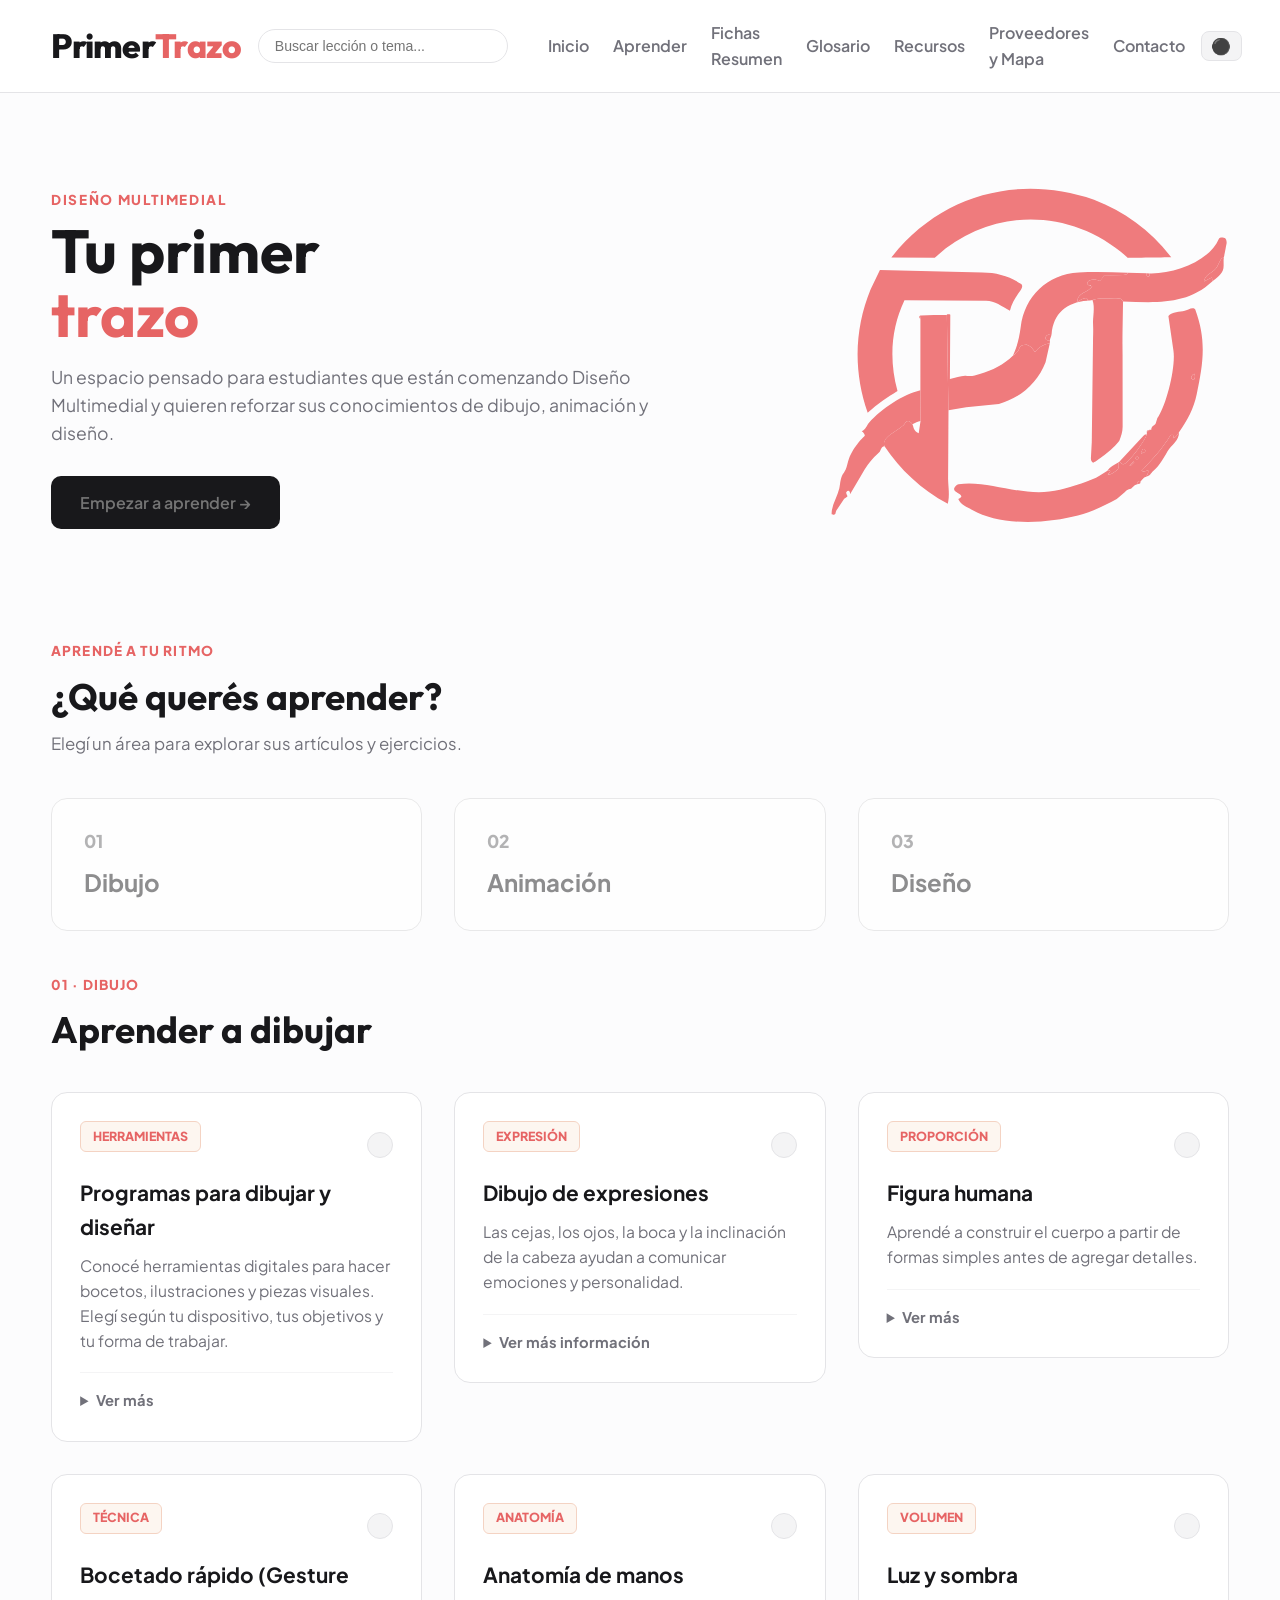
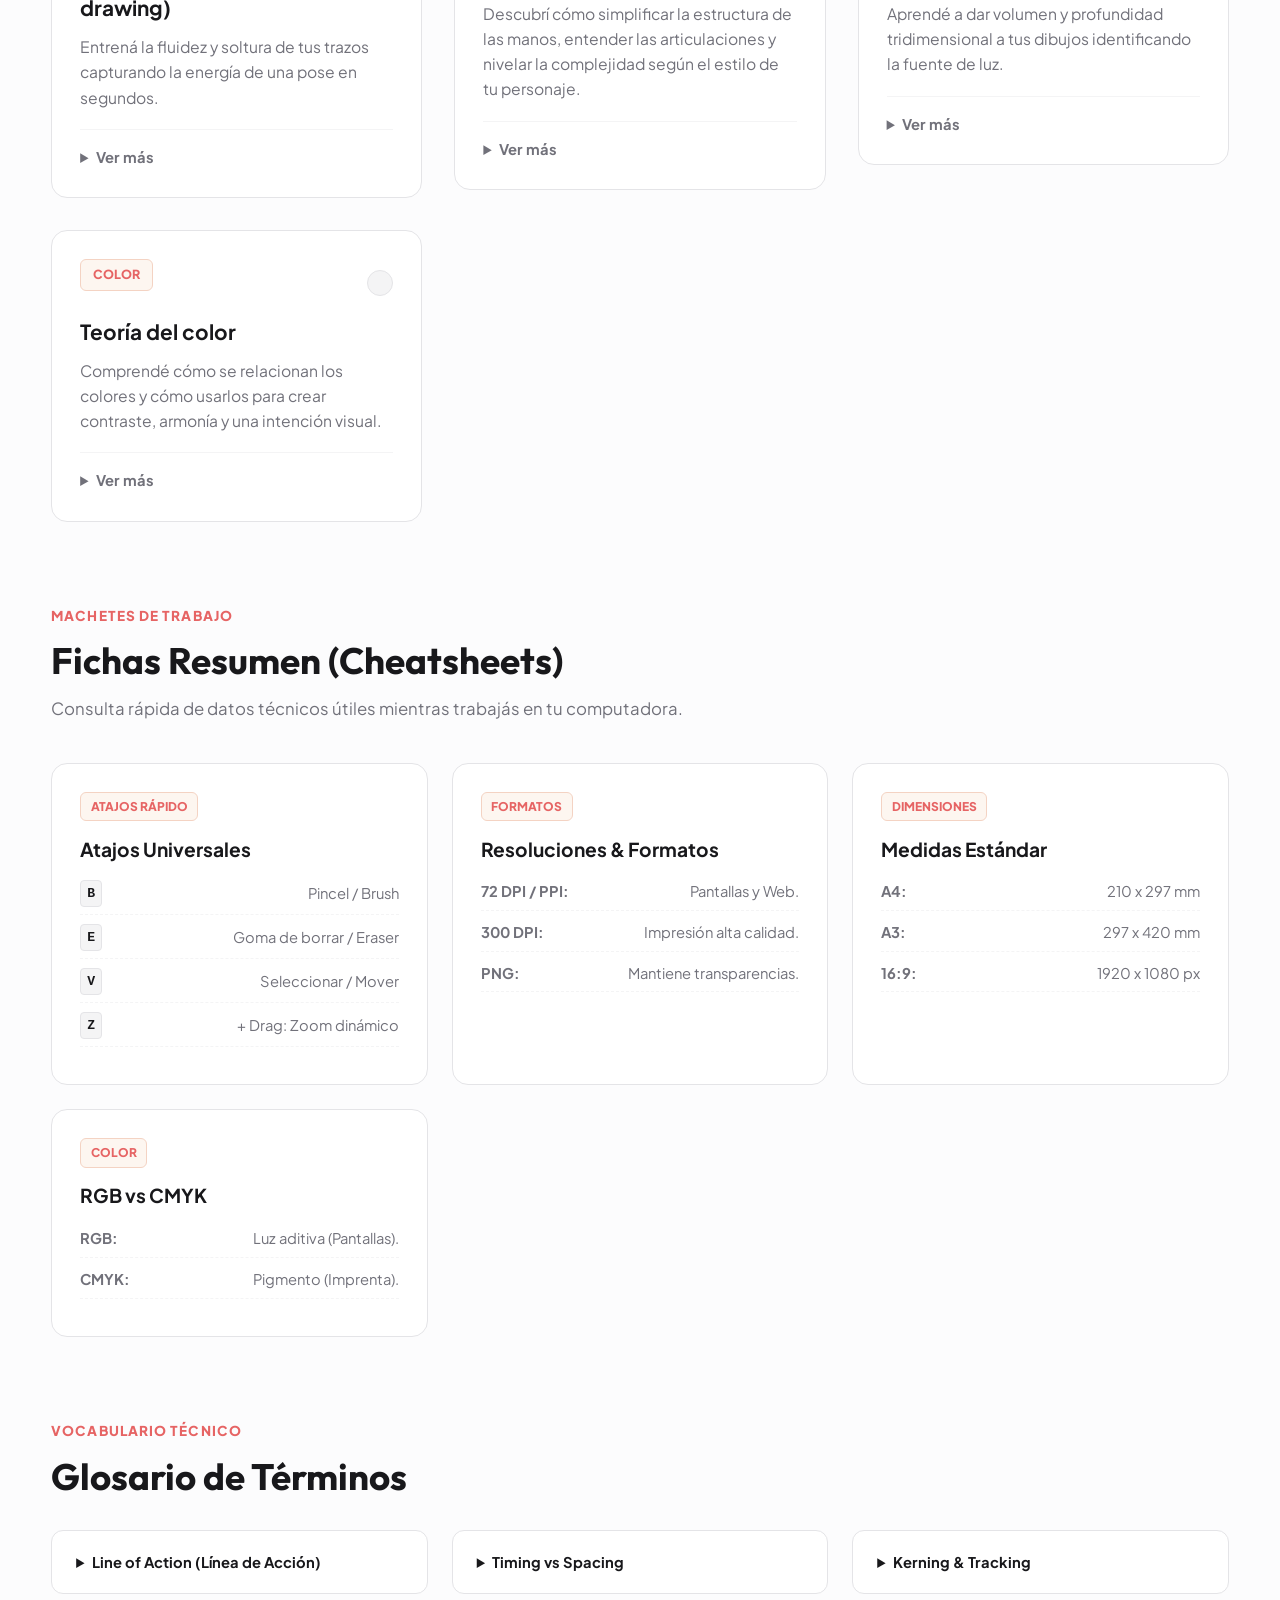
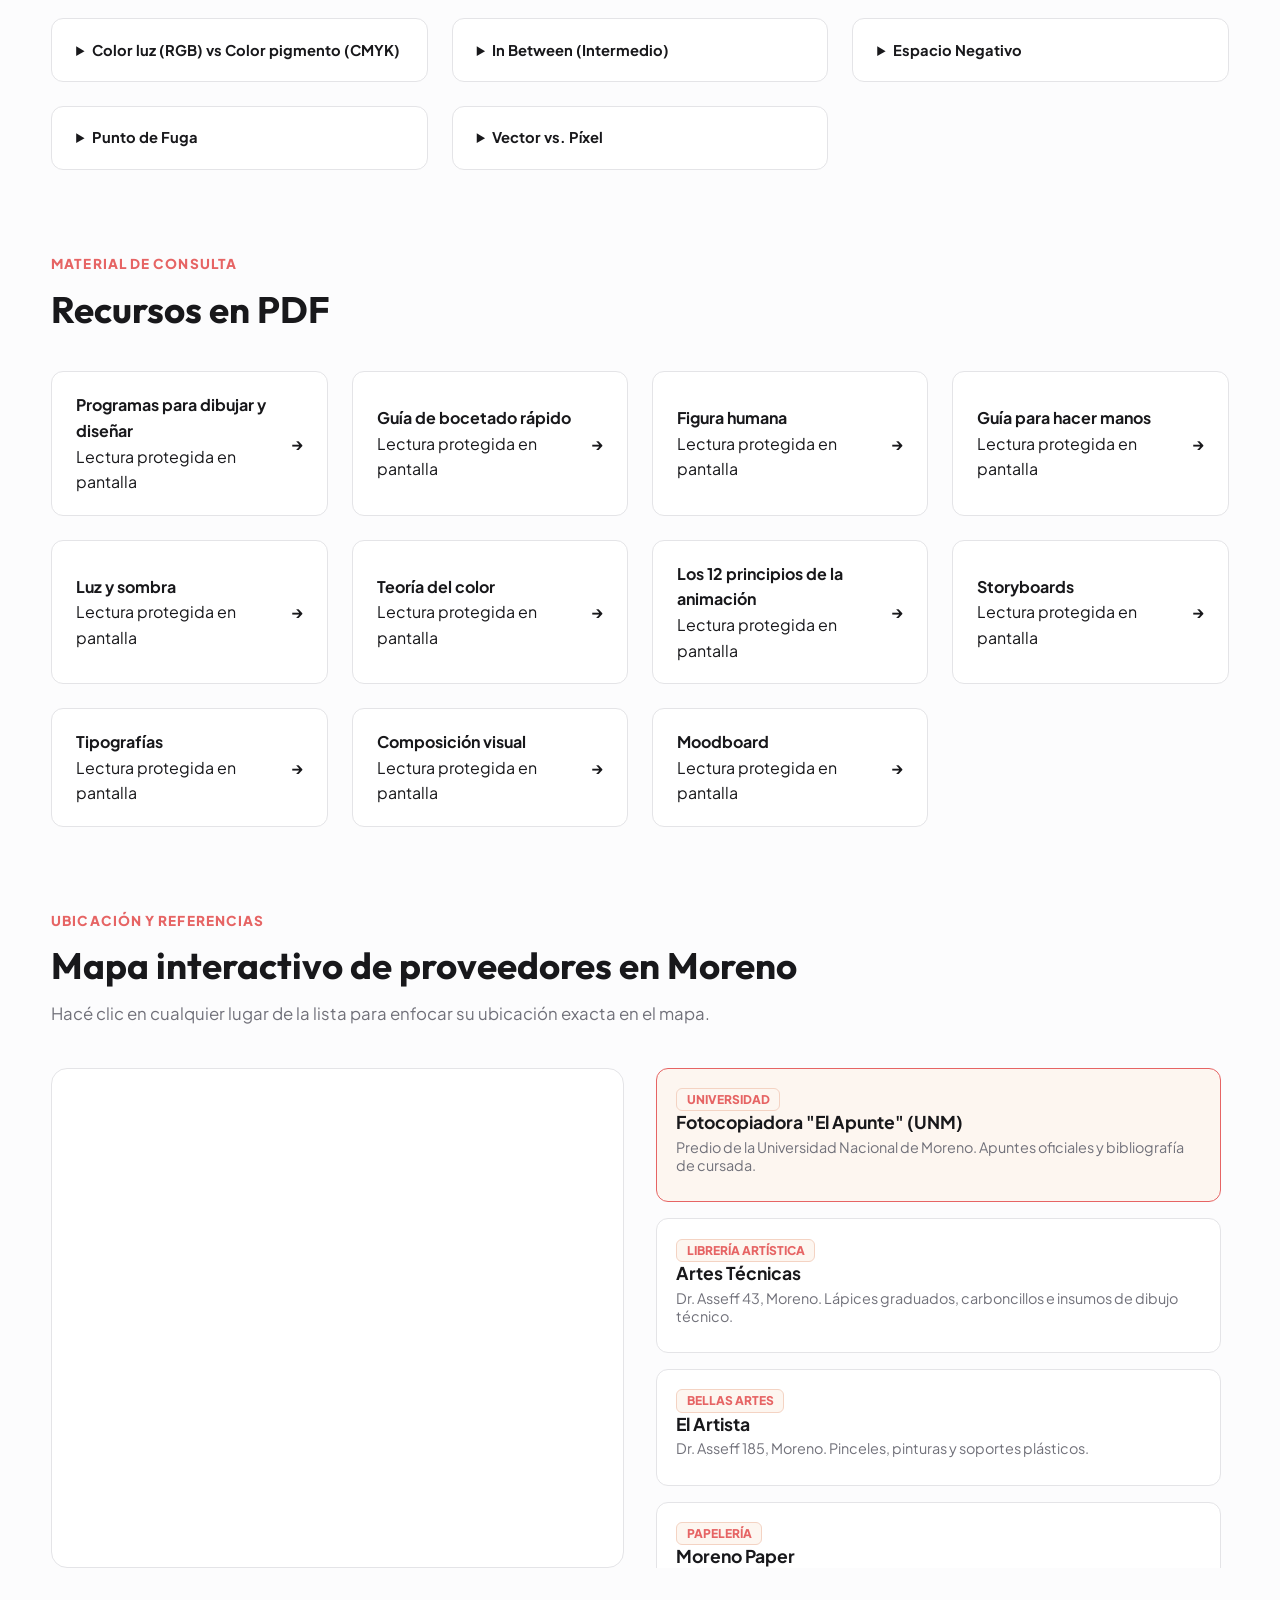
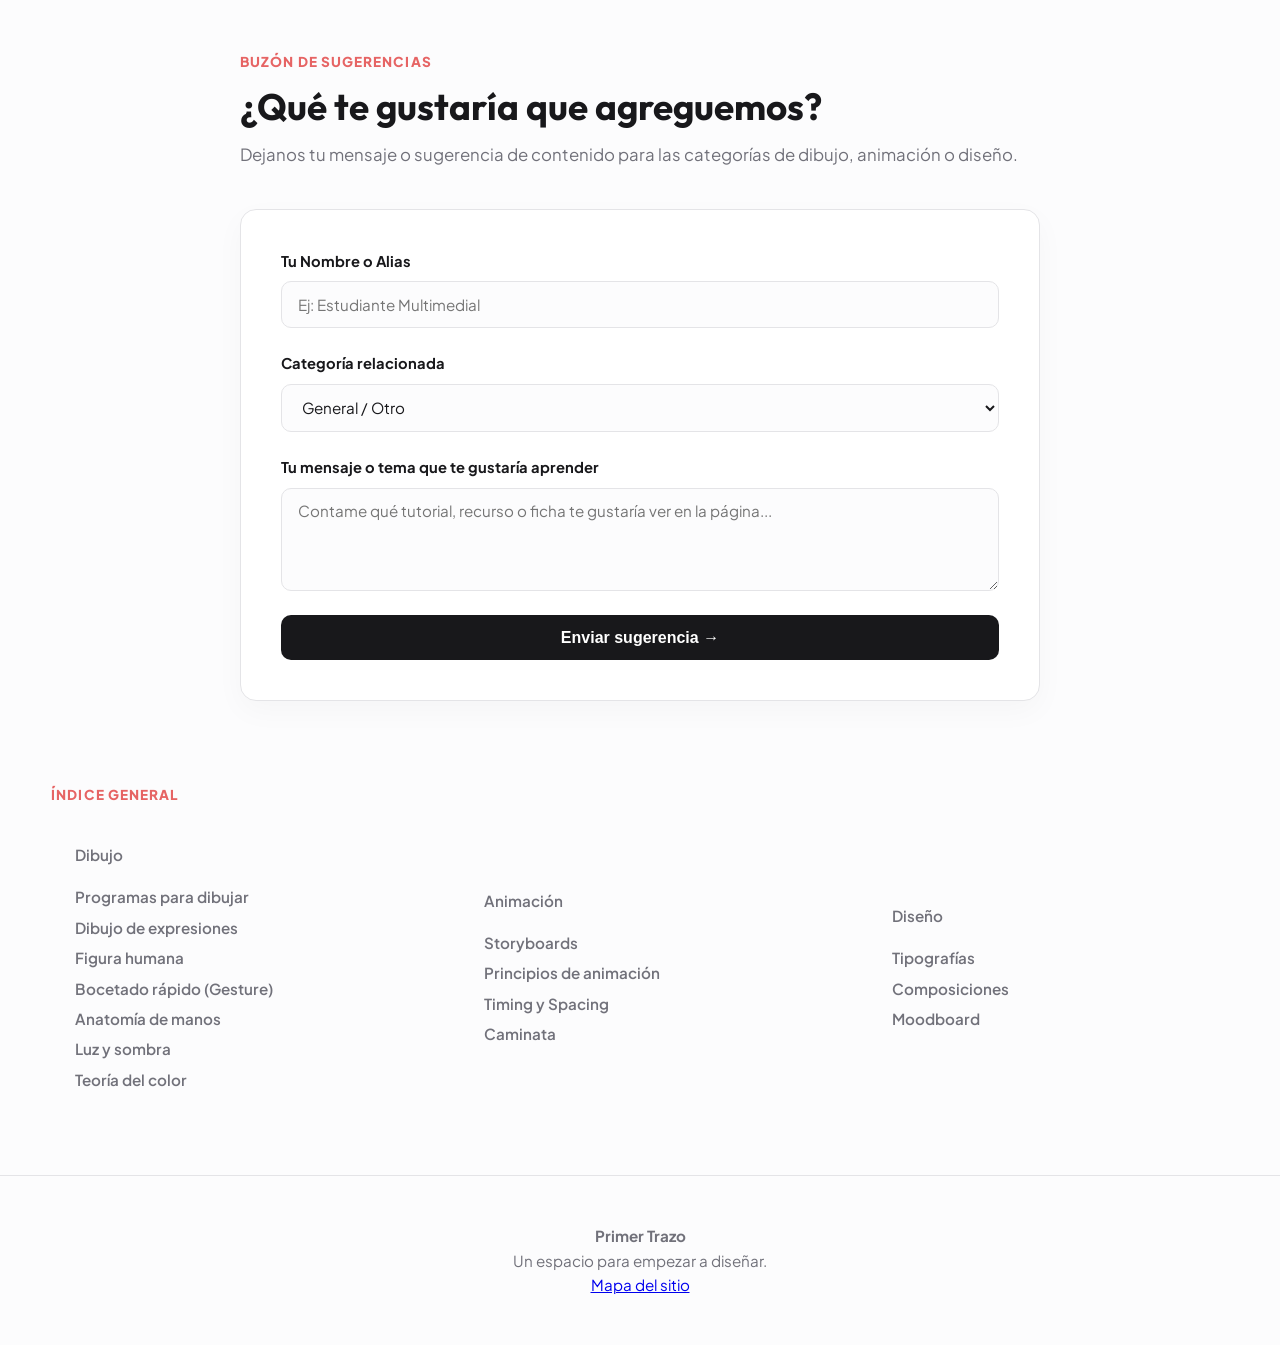
==== index.html @ dbc20b51 "Add files via upload" ====
<!DOCTYPE html>
<html lang="es">
<head>
  <meta charset="utf-8"/>
  <meta content="width=device-width, initial-scale=1.0" name="viewport"/>
  <title>Primer Trazo - Diseño Multimedial</title>
  <link href="./css/estilo.css" rel="stylesheet"/>
  <style>
    /* Estilos específicos para la sección del mapa interactivo y recursos visuales incrustados */
    .mapa-proveedores-container {
      display: grid;
      grid-template-columns: 1fr 1fr;
      gap: 2rem;
      margin-top: 2rem;
      align-items: stretch;
    }
    .mapa-embed-box {
      border-radius: 16px;
      overflow: hidden;
      border: 1px solid var(--borde);
      min-height: 450px;
      background: var(--superficie);
    }
    .mapa-embed-box iframe {
      width: 100%;
      height: 100%;
      border: none;
      display: block;
    }
    .proveedores-lista-lateral {
      display: flex;
      flex-direction: column;
      gap: 1rem;
      max-height: 500px;
      overflow-y: auto;
      padding-right: 0.5rem;
    }
    .proveedor-item-card {
      background: var(--superficie);
      border: 1px solid var(--borde);
      border-radius: 12px;
      padding: 1.2rem;
      transition: all 0.2s ease;
      cursor: pointer;
      text-align: left;
      width: 100%;
      font-family: inherit;
      color: inherit;
    }
    .proveedor-item-card:hover {
      border-color: var(--dibujo-main);
      transform: translateY(-2px);
      box-shadow: 0 4px 12px rgba(0,0,0,0.05);
    }
    .proveedor-item-card.active-provider {
      border-color: var(--dibujo-main);
      background: var(--dibujo-bg);
    }
    .proveedor-item-card h4 {
      font-size: 1.1rem;
      margin-bottom: 0.3rem;
      color: var(--texto);
    }
    .proveedor-item-card p {
      font-size: 0.9rem;
      color: var(--texto-suave);
      margin-bottom: 0.5rem;
    }
    .proveedor-tag {
      display: inline-block;
      font-size: 0.75rem;
      font-weight: 800;
      text-transform: uppercase;
      padding: 0.2rem 0.6rem;
      border-radius: 6px;
      background: var(--dibujo-bg);
      color: var(--dibujo-main);
      border: 1px solid var(--dibujo-borde);
    }

    /* Estilos para recursos visuales integrados e interactivos */
    .recurso-visual-inline {
      margin-top: 1rem;
      margin-bottom: 1rem;
      display: flex;
      flex-direction: column;
      gap: 0.8rem;
    }
    .recurso-visual-inline img,
    .recurso-visual-inline video {
      width: 100%;
      max-height: 250px;
      object-fit: contain;
      border-radius: 8px;
      border: 1px solid var(--borde);
      background: rgba(0,0,0,0.02);
      cursor: pointer;
      transition: transform 0.2s ease, border-color 0.2s ease;
    }
    .recurso-visual-inline img:hover,
    .recurso-visual-inline video:hover {
      transform: scale(1.01);
      border-color: var(--dibujo-main);
    }
    .galeria-grid-inline {
      display: grid;
      grid-template-columns: repeat(auto-fit, minmax(110px, 1fr));
      gap: 0.6rem;
      margin-top: 0.5rem;
    }
    .galeria-grid-inline img {
      width: 100%;
      height: 110px;
      object-fit: cover;
      border-radius: 6px;
      border: 1px solid var(--borde);
      cursor: pointer;
      transition: transform 0.2s ease, border-color 0.2s ease;
    }
    .galeria-grid-inline img:hover {
      transform: scale(1.02);
      border-color: var(--dibujo-main);
    }

    @media (max-width: 900px) {
      .mapa-proveedores-container {
        grid-template-columns: 1fr;
      }
      .mapa-embed-box {
        min-height: 350px;
      }
    }
  </style>
</head>
<body>

  <!-- NAVBAR -->
  <header>
    <div class="logo">
      Primer<span>Trazo</span>
    </div>
    
    <!-- Barra de Búsqueda con Sugerencias Desplegables -->
    <div class="search-bar-container">
      <input type="text" id="busqueda-articulos" placeholder="Buscar lección o tema..." autocomplete="off" aria-label="Buscar lecciones">
      <div id="search-suggestions" class="search-suggestions-dropdown"></div>
    </div>

    <nav aria-label="Navegación principal">
      <a href="#inicio">Inicio</a>
      <a href="#aprender">Aprender</a>
      <a href="#cheatsheets">Fichas Resumen</a>
      <a href="#glosario">Glosario</a>
      <a href="#recursos">Recursos</a>
      <a href="#proveedores">Proveedores y Mapa</a>
      <a href="#contacto">Contacto</a>
      <button id="theme-toggle" class="btn-theme" title="Cambiar Modo Oscuro/Claro">⚫</button>
    </nav>
  </header>

  <main id="contenido">
    
    <!-- INICIO (HERO) -->
    <section class="hero" id="inicio">
      <div class="hero-text">
        <small>Diseño Multimedial</small>
        <h1>Tu primer<br/><span>trazo</span></h1>
        <p>Un espacio pensado para estudiantes que están comenzando Diseño Multimedial y quieren reforzar sus conocimientos de dibujo, animación y diseño.</p>
        <a class="button" href="#aprender">Empezar a aprender →</a>
      </div>
      <img class="logo-inicio" src="imagenes/logo2.svg" alt="Logo de Primer Trazo">
    </section>

    <!-- APRENDER: CATEGORÍAS -->
    <section id="aprender">
      <div class="section-title">
        <small>Aprendé a tu ritmo</small>
        <h2>¿Qué querés aprender?</h2>
        <p class="intro-copy">Elegí un área para explorar sus artículos y ejercicios.</p>
      </div>

      <div class="cards">
        <article class="card" data-category="dibujo">
          <span class="card-number">01</span>
          <h3>Dibujo</h3>
          <div class="card-expandable">
            <p>Herramientas, expresión, figura humana, color y sombras.</p>
            <a href="#dibujo" class="tab-link" data-target="dibujo">Explorar artículos →</a>
          </div>
        </article>

        <article class="card" data-category="animacion">
          <span class="card-number">02</span>
          <h3>Animación</h3>
          <div class="card-expandable">
            <p>Storyboard, timing, principios y ejercicios de movimiento.</p>
            <a href="#animacion" class="tab-link" data-target="animacion">Explorar artículos →</a>
          </div>
        </article>

        <article class="card" data-category="diseno">
          <span class="card-number">03</span>
          <h3>Diseño</h3>
          <div class="card-expandable">
            <p>Tipografía, composición, grillas y referencias visuales.</p>
            <a href="#diseno" class="tab-link" data-target="diseno">Explorar artículos →</a>
          </div>
        </article>
      </div>
    </section>

    <!-- SECCIONES DE ARTÍCULOS POR CATEGORÍA -->
    <div class="articulos-container">
      
      <!-- 01. DIBUJO -->
      <section class="article-library active" id="dibujo" data-category="dibujo">
        <div class="section-title">
          <small>01 · Dibujo</small>
          <h2>Aprender a dibujar</h2>
        </div>

        <div class="article-grid">
          <article class="lesson-card" id="programas-dibujo" data-title="Programas para dibujar y diseñar">
            <div class="lesson-header">
              <span class="lesson-tag">Herramientas</span>
              <button class="btn-check-complete" title="Marcar como leída">✓</button>
            </div>
            <h3>Programas para dibujar y diseñar</h3>
            <p>Conocé herramientas digitales para hacer bocetos, ilustraciones y piezas visuales. Elegí según tu dispositivo, tus objetivos y tu forma de trabajar.</p>
            <details>
              <summary><span class="closed">Ver más</span><span class="opened">Ver menos</span></summary>
              <ul>
                <li>Interfaz y herramientas básicas.</li>
                <li>Lienzo, pinceles, capas y exportación.</li>
                <li>Cómo elegir un programa para empezar.</li>
              </ul>
              <button aria-label="Abrir PDF de Programas para dibujar y diseñar" class="pdf-button" data-pdf="pdf/Programas para Dibujar y diseñar.pdf" data-titulo="Programas para dibujar y diseñar">Ver PDF →</button>
              <div class="sugerencias-box">
                <small> Seguir aprendiendo después de esto:</small>
                <div class="sugerencias-links">
                  <a href="#teoria-color" class="sugerencia-btn" data-target="dibujo" data-article="teoria-color">Teoría del color →</a>
                  <a href="#bocetado-rapido" class="sugerencia-btn" data-target="dibujo" data-article="bocetado-rapido">Bocetado rápido →</a>
                </div>
              </div>
            </details>
          </article>

          <article class="lesson-card" id="expresiones" data-title="Dibujo de expresiones">
            <div class="lesson-header">
              <span class="lesson-tag">Expresión</span>
              <button class="btn-check-complete" title="Marcar como leída">✓</button>
            </div>
            <h3>Dibujo de expresiones</h3>
            <p>Las cejas, los ojos, la boca y la inclinación de la cabeza ayudan a comunicar emociones y personalidad.</p>
            <details>
              <summary><span class="closed">Ver más información</span><span class="opened">Ver menos</span></summary>
              
              <div class="info-block">
                <h4>1. Rasgos principales</h4>
                <ul>
                  <li><strong>Cejas y mirada:</strong> Definen la intensidad (enojo, sorpresa, duda).</li>
                  <li><strong>Boca y comisuras:</strong> Marcan si la emoción es positiva o negativa.</li>
                  <li><strong>Inclinación de cabeza:</strong> Acompaña la actitud (sumisión, desafío).</li>
                </ul>
              </div>

              <div class="info-block">
                <h4>2. Músculos y pliegues clave</h4>
                <p>Al exagerar una expresión, la piel se comprime generando arrugas características:</p>
                <ul>
                  <li><strong>Entrecejo (Corrugador):</strong> Pliegues verticales en enojo o concentración.</li>
                  <li><strong>Pómulos y ojos (Orbicular):</strong> Arrugas en los extremos al sonreír de forma genuina.</li>
                  <li><strong>Frente:</strong> Líneas horizontales al elevar las cejas por sorpresa o miedo.</li>
                </ul>
              </div>

              <div class="info-block">
                <h4>3. Referencias visuales (Hacé clic para ampliar)</h4>
                <div class="galeria-grid-inline">
                  <img src="imagenes/expresiones-1.png" alt="Ejemplo 1 de expresiones" class="ver-imagen-amplia" data-src="imagenes/expresiones-1.png">
                  <img src="imagenes/expresiones-2.png" alt="Ejemplo 2 de expresiones" class="ver-imagen-amplia" data-src="imagenes/expresiones-2.png">
                  <img src="imagenes/expresiones-3.png" alt="Ejemplo 3 de expresiones" class="ver-imagen-amplia" data-src="imagenes/expresiones-3.png">
                </div>
              </div>

              <div class="sugerencias-box">
                <small> Seguir aprendiendo después de esto:</small>
                <div class="sugerencias-links">
                  <a href="#figura-humana" class="sugerencia-btn" data-target="dibujo" data-article="figura-humana">Figura humana →</a>
                  <a href="#storyboards" class="sugerencia-btn" data-target="animacion" data-article="storyboards">Storyboards (Animación) →</a>
                </div>
              </div>
            </details>
          </article>

          <article class="lesson-card" id="figura-humana" data-title="Figura humana">
            <div class="lesson-header">
              <span class="lesson-tag">Proporción</span>
              <button class="btn-check-complete" title="Marcar como leída">✓</button>
            </div>
            <h3>Figura humana</h3>
            <p>Aprendé a construir el cuerpo a partir de formas simples antes de agregar detalles.</p>
            <details>
              <summary><span class="closed">Ver más</span><span class="opened">Ver menos</span></summary>
              <ul>
                <li>Usá líneas de acción para marcar la pose.</li>
                <li>Bloqueá torso, pelvis y extremidades con formas básicas.</li>
                <li>Observá proporciones sin buscar una única regla rígida.</li>
              </ul>
              <button aria-label="Abrir PDF de Figura humana" class="pdf-button" data-pdf="pdf/Figura humana.pdf" data-titulo="Figura humana">Ver PDF →</button>
              <div class="sugerencias-box">
                <small> Seguir aprendiendo después de esto:</small>
                <div class="sugerencias-links">
                  <a href="#bocetado-rapido" class="sugerencia-btn" data-target="dibujo" data-article="bocetado-rapido">Bocetado rápido (Gesture) →</a>
                  <a href="#caminata" class="sugerencia-btn" data-target="animacion" data-article="caminata">Caminata en animación →</a>
                </div>
              </div>
            </details>
          </article>

          <article class="lesson-card" id="bocetado-rapido" data-title="Bocetado rápido (Gesture drawing)">
            <div class="lesson-header">
              <span class="lesson-tag">Técnica</span>
              <button class="btn-check-complete" title="Marcar como leída">✓</button>
            </div>
            <h3>Bocetado rápido (Gesture drawing)</h3>
            <p>Entrená la fluidez y soltura de tus trazos capturando la energía de una pose en segundos.</p>
            <details>
              <summary><span class="closed">Ver más</span><span class="opened">Ver menos</span></summary>
              <ul>
                <li>Sesiones cronometradas de 30 segundos a 2 minutos.</li>
                <li>Enfocate en la línea de acción antes que en el contorno.</li>
                <li>Reducí el miedo al papel en blanco soltando la mano.</li>
              </ul>
              <button aria-label="Abrir PDF de Guía de bocetado rápido" class="pdf-button" data-pdf="pdf/Guia de bocetado Rapido.pdf" data-titulo="Guía de bocetado rápido">Ver PDF →</button>
              <div class="sugerencias-box">
                <small> Seguir aprendiendo después de esto:</small>
                <div class="sugerencias-links">
                  <a href="#figura-humana" class="sugerencia-btn" data-target="dibujo" data-article="figura-humana">Proporción humana →</a>
                  <a href="#luz-sombra" class="sugerencia-btn" data-target="dibujo" data-article="luz-sombra">Luz y sombra →</a>
                </div>
              </div>
            </details>
          </article>

          <article class="lesson-card" id="anatomia-manos" data-title="Anatomía de manos">
            <div class="lesson-header">
              <span class="lesson-tag">Anatomía</span>
              <button class="btn-check-complete" title="Marcar como leída">✓</button>
            </div>
            <h3>Anatomía de manos</h3>
            <p>Descubrí cómo simplificar la estructura de las manos, entender las articulaciones y nivelar la complejidad según el estilo de tu personaje.</p>
            <details>
              <summary><span class="closed">Ver más</span><span class="opened">Ver menos</span></summary>
              <ul>
                <li>Manos por nivel de complejidad (caricatura vs. realista).</li>
                <li>Estructura de metacarpianos y falanges.</li>
                <li>Esquemas simplificados y ejercicios prácticos de construcción.</li>
              </ul>
              <button aria-label="Abrir PDF de Guía de manos" class="pdf-button" data-pdf="pdf/guía de manos.pdf" data-titulo="Guía para hacer manos">Ver PDF →</button>
              <div class="sugerencias-box">
                <small> Seguir aprendiendo después de esto:</small>
                <div class="sugerencias-links">
                  <a href="#figura-humana" class="sugerencia-btn" data-target="dibujo" data-article="figura-humana">Figura humana →</a>
                  <a href="#expresiones" class="sugerencia-btn" data-target="dibujo" data-article="expresiones">Dibujo de expresiones →</a>
                </div>
              </div>
            </details>
          </article>

          <article class="lesson-card" id="luz-sombra" data-title="Luz y sombra">
            <div class="lesson-header">
              <span class="lesson-tag">Volumen</span>
              <button class="btn-check-complete" title="Marcar como leída">✓</button>
            </div>
            <h3>Luz y sombra</h3>
            <p>Aprendé a dar volumen y profundidad tridimensional a tus dibujos identificando la fuente de luz.</p>
            <details>
              <summary><span class="closed">Ver más</span><span class="opened">Ver menos</span></summary>
              <ul>
                <li>Identificación de luz propia, sombra propia y sombra proyectada.</li>
                <li>Escala de grises y penumbra.</li>
                <li>Construcción del volumen en cuerpos geométricos básicos.</li>
              </ul>
              <button aria-label="Abrir PDF de Guía de Luz y Sombra" class="pdf-button" data-pdf="pdf/Luz y Sombra.pdf" data-titulo="Luz y sombra">Ver PDF →</button>
            </details>
          </article>

          <article class="lesson-card" id="teoria-color" data-title="Teoría del color">
            <div class="lesson-header">
              <span class="lesson-tag">Color</span>
              <button class="btn-check-complete" title="Marcar como leída">✓</button>
            </div>
            <h3>Teoría del color</h3>
            <p>Comprendé cómo se relacionan los colores y cómo usarlos para crear contraste, armonía y una intención visual.</p>
            <details>
              <summary><span class="closed">Ver más</span><span class="opened">Ver menos</span></summary>
              <ul>
                <li>Tono, saturación y valor.</li>
                <li>Colores complementarios y análogos.</li>
                <li>Paletas limitadas para mantener unidad.</li>
              </ul>
              <button aria-label="Abrir PDF de Teoría del color" class="pdf-button" data-pdf="pdf/teoria-del-color.pdf" data-titulo="Teoría del color">Ver PDF →</button>
            </details>
          </article>
        </div>
      </section>

      <!-- 02. ANIMACIÓN -->
      <section class="article-library" id="animacion" data-category="animacion">
        <div class="section-title">
          <small>02 · Animación</small>
          <h2>Dar vida al dibujo</h2>
        </div>

        <div class="article-grid">
          <article class="lesson-card" id="storyboards" data-title="Storyboards">
            <div class="lesson-header">
              <span class="lesson-tag">Planificación</span>
              <button class="btn-check-complete" title="Marcar como leída">✓</button>
            </div>
            <h3>Storyboards</h3>
            <p>Un storyboard organiza una escena en viñetas para anticipar qué sucede y cómo lo verá el público.</p>
            <details>
              <summary><span class="closed">Ver más</span><span class="opened">Ver menos</span></summary>
              <ul>
                <li>Separá la acción en momentos clave.</li>
                <li>Indicá encuadres, movimientos y dirección de la mirada.</li>
                <li>Priorizá la claridad antes que los detalles.</li>
              </ul>
              <button aria-label="Abrir PDF de Storyboards" class="pdf-button" data-pdf="pdf/Storyboard.pdf" data-titulo="Storyboards">Ver PDF →</button>
            </details>
          </article>

          <article class="lesson-card" id="principios-animacion" data-title="Principios de animación">
            <div class="lesson-header">
              <span class="lesson-tag">Fundamentos</span>
              <button class="btn-check-complete" title="Marcar como leída">✓</button>
            </div>
            <h3>Principios de animación</h3>
            <p>Explorá recursos que ayudan a que el movimiento se sienta claro, expresivo y convincente.</p>
            <details>
              <summary><span class="closed">Ver más</span><span class="opened">Ver menos</span></summary>
              <ul>
                <li>Estiramiento y compresión.</li>
                <li>Anticipación y puesta en escena.</li>
                <li>Aceleración, desaceleración y arcos.</li>
              </ul>
              <button aria-label="Abrir PDF de Los 12 principios de la animación" class="pdf-button" data-pdf="pdf/Los 12 principles de la Animación.pdf" data-titulo="Los 12 principios de la animación">Ver PDF →</button>
            </details>
          </article>

          <article class="lesson-card" id="timing-spacing" data-title="Timing y Spacing">
            <div class="lesson-header">
              <span class="lesson-tag">Ritmo</span>
              <button class="btn-check-complete" title="Marcar como leída">✓</button>
            </div>
            <h3>Timing y Spacing</h3>
            <p>Comprendé la diferencia entre la cantidad de dibujos (tiempo) y la distancia entre ellos (espacio) para simular peso.</p>
            <details>
              <summary><span class="closed">Ver más</span><span class="opened">Ver menos</span></summary>
              <ul>
                <li>Definición de Timing: duración temporal de una acción.</li>
                <li>Definición de Spacing: aceleración y desaceleración física.</li>
                <li>Cómo simular objetos pesados vs. livianos.</li>
              </ul>
            </details>
          </article>

          <article class="lesson-card" id="caminata" data-title="Caminata">
            <div class="lesson-header">
              <span class="lesson-tag">Ejercicio</span>
              <button class="btn-check-complete" title="Marcar como leída">✓</button>
            </div>
            <h3>Caminata</h3>
            <p>Construí un ciclo de caminata observando cómo alternan las piernas y cómo responde el resto del cuerpo.</p>
            <details>
              <summary><span class="closed">Ver más</span><span class="opened">Ver menos</span></summary>
              <ul>
                <li>Marcá contacto, descenso, paso y elevación.</li>
                <li>Coordiná brazos y piernas.</li>
                <li>Revisá que el personaje no se deslice por el suelo.</li>
              </ul>

              <div class="info-block">
                <h4>Referencia animada (Hacé clic para ampliar)</h4>
                <div class="recurso-visual-inline">
                  <img src="imagenes/caminata.gif" alt="Ciclo de caminata animado" class="ver-imagen-amplia" data-src="imagenes/caminata.gif">
                </div>
              </div>
            </details>
          </article>
          <article class="lesson-card" id="ojo" data-title="Ojo">
            <div class="lesson-header">
              <span class="lesson-tag">Ejercicio</span>
              <button class="btn-check-complete" title="Marcar como leída">✓</button>
            </div>
            <h3>Ojo</h3>
            <p>Animá un parpadeo observando cómo el párpado se cierra y vuelve a abrirse.</p>
            <details>
              <summary><span class="closed">Ver más</span><span class="opened">Ver menos</span></summary>
              <ul><li>Dibujá el ojo abierto, entrecerrado y cerrado.</li><li>Cerrá el párpado rápido y abrilo un poco más despacio.</li><li>Mantené la forma y la posición del ojo entre fotogramas.</li></ul>
              <div class="info-block">
                <h4>Referencia animada (Hacé clic para ampliar)</h4>
                <div class="recurso-visual-inline">
                  <video src="imagenes/ojo.mp4" class="ver-video-amplio" data-src="imagenes/ojo.mp4" controls autoplay loop muted playsinline style="cursor: pointer;" title="Hacé clic para ampliar video"></video>
                </div>
              </div>
            </details>
          </article>

          <article class="lesson-card" id="rebote" data-title="Rebote">
            <div class="lesson-header">
              <span class="lesson-tag">Ejercicio</span>
              <button class="btn-check-complete" title="Marcar como leída">✓</button>
            </div>
            <h3>Rebote</h3>
            <p>Dale peso a una pelota combinando caída, contacto con el suelo y elevación.</p>
            <details>
              <summary><span class="closed">Ver más</span><span class="opened">Ver menos</span></summary>
              <ul><li>Separá más las posiciones durante la caída para mostrar aceleración.</li><li>Comprimí la pelota al tocar el suelo y estirala al despegar.</li><li>Acercá los dibujos en la parte más alta del rebote.</li></ul>
              <div class="info-block">
                <h4>Referencia animada (Hacé clic para ampliar)</h4>
                <div class="recurso-visual-inline">
                  <video src="imagenes/rebote.mp4" class="ver-video-amplio" data-src="imagenes/rebote.mp4" controls autoplay loop muted playsinline style="cursor: pointer;" title="Hacé clic para ampliar video"></video>
                </div>
              </div>
            </details>
          </article>
        </div>
      </section>

      <!-- 03. DISEÑO -->
      <section class="article-library" id="diseno" data-category="diseno">
        <div class="section-title">
          <small>03 · Diseño</small>
          <h2>Comunicar visualmente</h2>
        </div>

        <div class="article-grid">
          <article class="lesson-card" id="tipografias" data-title="Tipografías">
            <div class="lesson-header">
              <span class="lesson-tag">Texto</span>
              <button class="btn-check-complete" title="Marcar como leída">✓</button>
            </div>
            <h3>Tipografías</h3>
            <p>La tipografía influye en el tono y la legibilidad de una pieza. Elegí familias que acompañen el mensaje.</p>
            <details>
              <summary><span class="closed">Ver más</span><span class="opened">Ver menos</span></summary>
              <ul>
                <li>Diferenciá serif, sans serif y display.</li>
                <li>Combiná pocas familias con funciones claras.</li>
                <li>Revisá tamaño, interlineado y contraste.</li>
              </ul>
              <button aria-label="Abrir PDF de Tipografías" class="pdf-button" data-pdf="pdf/Tipografia.pdf" data-titulo="Tipografías">Ver PDF →</button>
            </details>
          </article>

          <article class="lesson-card" id="composiciones" data-title="Composiciones">
            <div class="lesson-header">
              <span class="lesson-tag">Organización</span>
              <button class="btn-check-complete" title="Marcar como leída">✓</button>
            </div>
            <h3>Composiciones</h3>
            <p>Organizá los elementos para guiar la mirada y establecer una jerarquía visual.</p>
            <details>
              <summary><span class="closed">Ver más</span><span class="opened">Ver menos</span></summary>
              <ul>
                <li>Definí un punto focal.</li>
                <li>Usá escala, alineación, contraste y espacio negativo.</li>
                <li>Probá distintas distribuciones antes de decidir.</li>
              </ul>
              <button aria-label="Abrir PDF de Composición visual" class="pdf-button" data-pdf="pdf/Composicion Visual.pdf" data-titulo="Composición visual">Ver PDF →</button>
            </details>
          </article>

          <article class="lesson-card" id="moodboard" data-title="Moodboard">
            <div class="lesson-header">
              <span class="lesson-tag">Referencias</span>
              <button class="btn-check-complete" title="Marcar como leída">✓</button>
            </div>
            <h3>Moodboard</h3>
            <p>Reuní referencias visuales para definir la atmósfera, la paleta y el lenguaje de un proyecto.</p>
            <details>
              <summary><span class="closed">Ver más</span><span class="opened">Ver menos</span></summary>
              <ul>
                <li>Buscá imágenes, colores, texturas y tipografías.</li>
                <li>Elegí referencias que respondan al mismo objetivo.</li>
                <li>Agregá palabras clave para explicar la dirección visual.</li>
              </ul>
              <button aria-label="Abrir PDF de Moodboard" class="pdf-button" data-pdf="pdf/moodboard.pdf" data-titulo="Moodboard">Ver PDF →</button>
            </details>
          </article>
        </div>
      </section>

    </div>

    <!-- SECCIÓN: FICHAS RESUMEN (CHEATSHEETS) -->
    <section id="cheatsheets" class="cheatsheets-section">
      <div class="section-title">
        <small>Machetes de Trabajo</small>
        <h2>Fichas Resumen (Cheatsheets)</h2>
        <p class="intro-copy">Consulta rápida de datos técnicos útiles mientras trabajás en tu computadora.</p>
      </div>

      <div class="cheatsheets-grid">
        <div class="cheatsheet-card" id="cs-atajos" data-title="Atajos Universales">
          <div class="cheatsheet-tag">Atajos Rápido</div>
          <h3> Atajos Universales</h3>
          <ul class="cheatsheet-list">
            <li><kbd>B</kbd> Pincel / Brush</li>
            <li><kbd>E</kbd> Goma de borrar / Eraser</li>
            <li><kbd>V</kbd> Seleccionar / Mover</li>
            <li><kbd>Z</kbd> + Drag: Zoom dinámico</li>
          </ul>
        </div>
        <div class="cheatsheet-card" id="cs-formatos" data-title="Resoluciones & Formatos">
          <div class="cheatsheet-tag">Formatos</div>
          <h3> Resoluciones & Formatos</h3>
          <ul class="cheatsheet-list">
            <li><strong>72 DPI / PPI:</strong> Pantallas y Web.</li>
            <li><strong>300 DPI:</strong> Impresión alta calidad.</li>
            <li><strong>PNG:</strong> Mantiene transparencias.</li>
          </ul>
        </div>
        <div class="cheatsheet-card" id="cs-medidas" data-title="Medidas Estándar">
          <div class="cheatsheet-tag">Dimensiones</div>
          <h3> Medidas Estándar</h3>
          <ul class="cheatsheet-list">
            <li><strong>A4:</strong> 210 x 297 mm</li>
            <li><strong>A3:</strong> 297 x 420 mm</li>
            <li><strong>16:9:</strong> 1920 x 1080 px</li>
          </ul>
        </div>
        <div class="cheatsheet-card" id="cs-color" data-title="RGB vs CMYK">
          <div class="cheatsheet-tag">Color</div>
          <h3> RGB vs CMYK</h3>
          <ul class="cheatsheet-list">
            <li><strong>RGB:</strong> Luz aditiva (Pantallas).</li>
            <li><strong>CMYK:</strong> Pigmento (Imprenta).</li>
          </ul>
        </div>
      </div>
    </section>

    <section id="glosario" class="glosario-section">
      <div class="section-title">
        <small>Vocabulario Técnico</small>
        <h2>Glosario de Términos</h2>
      </div>
      <div class="glosario-grid">
        <details class="glosario-item" id="gl-linea-accion" data-title="Line of Action (Línea de Acción)">
          <summary>Line of Action (Línea de Acción)</summary>
          <p>Línea imaginaria que recorre la espina dorsal o dirección principal de la postura.</p>
        </details>
        <details class="glosario-item" id="gl-timing" data-title="Timing vs Spacing">
          <summary>Timing vs Spacing</summary>
          <p>Timing es el tiempo total de una acción. Spacing es la distancia entre fotogramas.</p>
        </details>
        <details class="glosario-item" id="gl-kerning" data-title="Kerning & Tracking">
          <summary>Kerning & Tracking</summary>
          <p>Espaciado entre caracteres específicos (kerning) o uniforme (tracking).</p>
        </details>
        <details class="glosario-item" id="gl-rgb" data-title="Color luz (RGB) vs Color pigmento (CMYK)">
          <summary>Color luz (RGB) vs Color pigmento (CMYK)</summary>
          <p>Modelos de color para dispositivos digitales (RGB) o impresión física (CMYK).</p>
        </details>
        <details class="glosario-item" id="gl-inbetween" data-title="In Between (Intermedio)">
          <summary>In Between (Intermedio)</summary>
          <p>Dibujos entre dos fotogramas clave para suavizar la transición.</p>
        </details>
        <details class="glosario-item" id="gl-espacio" data-title="Espacio Negativo">
          <summary>Espacio Negativo</summary>
          <p>Área vacía que rodea al objeto principal para equilibrar el diseño.</p>
        </details>
        <details class="glosario-item" id="gl-fuga" data-title="Punto de Fuga">
          <summary>Punto de Fuga</summary>
          <p>Punto en el horizonte donde convergen las líneas en perspectiva.</p>
        </details>
        <details class="glosario-item" id="gl-vector" data-title="Vector vs. Píxel">
          <summary>Vector vs. Píxel</summary>
          <p>Gráficos escalables sin pérdida (vectores) frente a mapas de bits (píxeles).</p>
        </details>
      </div>
    </section>

    <section class="resources" id="recursos">
      <div class="section-title">
        <small>Material de consulta</small>
        <h2>Recursos en PDF</h2>
      </div>
      <div class="resource-list">
        <a class="resource pdf-button-link" href="#" data-pdf="pdf/Programas para Dibujar y diseñar.pdf" data-titulo="Programas para dibujar y diseñar">
          <div><strong>Programas para dibujar y diseñar</strong><br/><span>Lectura protegida en pantalla</span></div>
          <strong class="resource-arrow">→</strong>
        </a>
        <a class="resource pdf-button-link" href="#" data-pdf="pdf/Guia de bocetado Rapido.pdf" data-titulo="Guía de bocetado rápido">
          <div><strong>Guía de bocetado rápido</strong><br/><span>Lectura protegida en pantalla</span></div>
          <strong class="resource-arrow">→</strong>
        </a>
        <a class="resource pdf-button-link" href="#" data-pdf="pdf/Figura humana.pdf" data-titulo="Figura humana">
          <div><strong>Figura humana</strong><br/><span>Lectura protegida en pantalla</span></div>
          <strong class="resource-arrow">→</strong>
        </a>
        <a class="resource pdf-button-link" href="#" data-pdf="pdf/guía de manos.pdf" data-titulo="Guía para hacer manos">
          <div><strong>Guía para hacer manos</strong><br/><span>Lectura protegida en pantalla</span></div>
          <strong class="resource-arrow">→</strong>
        </a>
        <a class="resource pdf-button-link" href="#" data-pdf="pdf/Luz y Sombra.pdf" data-titulo="Luz y sombra">
          <div><strong>Luz y sombra</strong><br/><span>Lectura protegida en pantalla</span></div>
          <strong class="resource-arrow">→</strong>
        </a>
        <a class="resource pdf-button-link" href="#" data-pdf="pdf/teoria-del-color.pdf" data-titulo="Teoría del color">
          <div><strong>Teoría del color</strong><br/><span>Lectura protegida en pantalla</span></div>
          <strong class="resource-arrow">→</strong>
        </a>
        <a class="resource pdf-button-link" href="#" data-pdf="pdf/Los 12 principles de la Animación.pdf" data-titulo="Los 12 principios de la animación">
          <div><strong>Los 12 principios de la animación</strong><br/><span>Lectura protegida en pantalla</span></div>
          <strong class="resource-arrow">→</strong>
        </a>
        <a class="resource pdf-button-link" href="#" data-pdf="pdf/Storyboard.pdf" data-titulo="Storyboards">
          <div><strong>Storyboards</strong><br/><span>Lectura protegida en pantalla</span></div>
          <strong class="resource-arrow">→</strong>
        </a>
        <a class="resource pdf-button-link" href="#" data-pdf="pdf/Tipografia.pdf" data-titulo="Tipografías">
          <div><strong>Tipografías</strong><br/><span>Lectura protegida en pantalla</span></div>
          <strong class="resource-arrow">→</strong>
        </a>
        <a class="resource pdf-button-link" href="#" data-pdf="pdf/Composicion Visual.pdf" data-titulo="Composición visual">
          <div><strong>Composición visual</strong><br/><span>Lectura protegida en pantalla</span></div>
          <strong class="resource-arrow">→</strong>
        </a>
        <a class="resource pdf-button-link" href="#" data-pdf="pdf/moodboard.pdf" data-titulo="Moodboard">
          <div><strong>Moodboard</strong><br/><span>Lectura protegida en pantalla</span></div>
          <strong class="resource-arrow">→</strong>
        </a>
      </div>
    </section>

    <!-- SECCIÓN: MAPA NAVEGABLE Y PROVEEDORES EN MORENO -->
    <section id="proveedores" class="proveedores-section" style="max-width: 1300px; width: 92%; margin: 5rem auto; scroll-margin-top: 100px;">
      <div class="section-title">
        <small>Ubicación y Referencias</small>
        <h2>Mapa interactivo de proveedores en Moreno</h2>
        <p class="intro-copy">Hacé clic en cualquier lugar de la lista para enfocar su ubicación exacta en el mapa.</p>
      </div>

      <div class="mapa-proveedores-container">
        <!-- MAPA DE GOOGLE MAPS EMBEBIDO Y NAVEGABLE -->
        <div class="mapa-embed-box">
          <iframe 
            id="mapa-iframe"
            src="https://maps.google.com/maps?q=Universidad+Nacional+de+Moreno&t=&z=16&ie=UTF8&iwloc=&output=embed" 
            allowfullscreen="" 
            loading="lazy" 
            referrerpolicy="no-referrer-when-downgrade"
            title="Mapa de proveedores en Moreno">
          </iframe>
        </div>

        <!-- LISTADO LATERAL UNIFICADO DE LUGARES -->
        <div class="proveedores-lista-lateral">
          <button type="button" class="proveedor-item-card active-provider" data-map="https://maps.google.com/maps?q=Universidad+Nacional+de+Moreno&t=&z=16&ie=UTF8&iwloc=&output=embed">
            <span class="proveedor-tag">Universidad</span>
            <h4>Fotocopiadora "El Apunte" (UNM)</h4>
            <p>Predio de la Universidad Nacional de Moreno. Apuntes oficiales y bibliografía de cursada.</p>
          </button>

          <button type="button" class="proveedor-item-card" data-map="https://maps.google.com/maps?q=Dr.+Asseff+43+Moreno&t=&z=17&ie=UTF8&iwloc=&output=embed">
            <span class="proveedor-tag">Librería Artística</span>
            <h4>Artes Técnicas</h4>
            <p>Dr. Asseff 43, Moreno. Lápices graduados, carboncillos e insumos de dibujo técnico.</p>
          </button>

          <button type="button" class="proveedor-item-card" data-map="https://maps.google.com/maps?q=Dr.+Asseff+185+Moreno&t=&z=17&ie=UTF8&iwloc=&output=embed">
            <span class="proveedor-tag">Bellas Artes</span>
            <h4>El Artista</h4>
            <p>Dr. Asseff 185, Moreno. Pinceles, pinturas y soportes plásticos.</p>
          </button>

          <button type="button" class="proveedor-item-card" data-map="https://maps.google.com/maps?q=Claudio+Maria+Joly+2600+Moreno&t=&z=17&ie=UTF8&iwloc=&output=embed">
            <span class="proveedor-tag">Papelería</span>
            <h4>Moreno Paper</h4>
            <p>Claudio María Joly 2600, Moreno. Papelería general e impresiones de gran volumen.</p>
          </button>

          <button type="button" class="proveedor-item-card" data-map="https://maps.google.com/maps?q=Claudio+Maria+Joly+2874+Moreno&t=&z=17&ie=UTF8&iwloc=&output=embed">
            <span class="proveedor-tag">Comercial</span>
            <h4>Librería García</h4>
            <p>Claudio María Joly 2874, Moreno. Artículos escolares y de diseño de última hora.</p>
          </button>

          <button type="button" class="proveedor-item-card" data-map="https://maps.google.com/maps?q=Grafica+Ohana+Corrientes+122+Paso+del+Rey&t=&z=17&ie=UTF8&iwloc=&output=embed">
            <span class="proveedor-tag">Gráfica</span>
            <h4>Gráfica Ohana</h4>
            <p>Corrientes 122, Paso del Rey / Moreno. Impresiones, cartelería y papelería.</p>
          </button>

          <button type="button" class="proveedor-item-card" data-map="https://maps.google.com/maps?q=Electronica+Oeste+Claudio+Maria+Joly+2580+Moreno&t=&z=17&ie=UTF8&iwloc=&output=embed">
            <span class="proveedor-tag">Electrónica</span>
            <h4>Electrónica del Oeste</h4>
            <p>Claudio María Joly 2580, Moreno. Componentes, placas y accesorios de electrónica.</p>
          </button>

          <button type="button" class="proveedor-item-card" data-map="https://maps.google.com/maps?q=La+Papelera+del+Oeste+Espana+183+Moreno&t=&z=17&ie=UTF8&iwloc=&output=embed">
            <span class="proveedor-tag">Papelería</span>
            <h4>La Papelera del Oeste</h4>
            <p>España 183 (esq. Merlo), Moreno. Insumos de papelería, cartulinas y embalajes.</p>
          </button>

          <button type="button" class="proveedor-item-card" data-map="https://maps.google.com/maps?q=Merlo+y+Uruguay+Moreno&t=&z=18&ie=UTF8&iwloc=&output=embed">
            <span class="proveedor-tag">Referencia</span>
            <h4>Enfrente del Rojas</h4>
            <p>Calle Merlo (frente al Rojas / ISFD 110), entre Uruguay y Belgrano, Moreno.</p>
          </button>

          <button type="button" class="proveedor-item-card" data-map="https://maps.google.com/maps?q=Copiate+Merlo+2607+Moreno&t=&z=18&ie=UTF8&iwloc=&output=embed">
            <span class="proveedor-tag">Fotocopias</span>
            <h4>Copiate</h4>
            <p>Merlo 2607 (esq. Uruguay), Moreno. Impresiones, anillados y fotocopias.</p>
          </button>
        </div>
      </div>
    </section>

    <section id="contacto" class="contacto-section">
      <div class="section-title">
        <small>Buzón de Sugerencias</small>
        <h2>¿Qué te gustaría que agreguemos?</h2>
        <p class="intro-copy">Dejanos tu mensaje o sugerencia de contenido para las categorías de dibujo, animación o diseño.</p>
      </div>

      <div class="contacto-container">
        <form id="form-contacto" class="contacto-form" action="https://formspree.io/f/xvkklvab" method="POST">
          <div class="form-group">
            <label for="nombre-contacto">Tu Nombre o Alias</label>
            <input type="text" id="nombre-contacto" name="nombre" required placeholder="Ej: Estudiante Multimedial">
          </div>

          <div class="form-group">
            <label for="categoria-sugerencia">Categoría relacionada</label>
            <select id="categoria-sugerencia" name="categoria">
              <option value="general">General / Otro</option>
              <option value="dibujo">Dibujo</option>
              <option value="animacion">Animación</option>
              <option value="diseno">Diseño</option>
            </select>
          </div>

          <div class="form-group">
            <label for="mensaje-contacto">Tu mensaje o tema que te gustaría aprender</label>
            <textarea id="mensaje-contacto" name="mensaje" rows="4" required placeholder="Contame qué tutorial, recurso o ficha te gustaría ver en la página..."></textarea>
          </div>

          <button type="submit" class="button button-enviar">Enviar sugerencia →</button>
          <p id="form-status" class="form-status-msg" style="display: none;"></p>
        </form>
      </div>
    </section>

    <!-- MAPA DEL SITIO -->
    <section id="mapa-sitio">
      <div class="section-title">
        <small>Índice general</small>
      </div>
      <nav aria-label="Mapa del sitio" class="map-grid">
        <div>
          <h3><a href="#dibujo" class="map-link" data-target="dibujo">Dibujo</a></h3>
          <ul>
            <li><a href="#programas-dibujo" class="map-link" data-target="dibujo">Programas para dibujar</a></li>
            <li><a href="#expresiones" class="map-link" data-target="dibujo">Dibujo de expresiones</a></li>
            <li><a href="#figura-humana" class="map-link" data-target="dibujo">Figura humana</a></li>
            <li><a href="#bocetado-rapido" class="map-link" data-target="dibujo">Bocetado rápido (Gesture)</a></li>
            <li><a href="#anatomia-manos" class="map-link" data-target="dibujo">Anatomía de manos</a></li>
            <li><a href="#luz-sombra" class="map-link" data-target="dibujo">Luz y sombra</a></li>
            <li><a href="#teoria-color" class="map-link" data-target="dibujo">Teoría del color</a></li>
          </ul>
        </div>
        <div>
          <h3><a href="#animacion" class="map-link" data-target="animacion">Animación</a></h3>
          <ul>
            <li><a href="#storyboards" class="map-link" data-target="animacion">Storyboards</a></li>
            <li><a href="#principios-animacion" class="map-link" data-target="animacion">Principios de animación</a></li>
            <li><a href="#timing-spacing" class="map-link" data-target="animacion">Timing y Spacing</a></li>
            <li><a href="#caminata" class="map-link" data-target="animacion">Caminata</a></li>
          </ul>
        </div>
        <div>
          <h3><a href="#diseno" class="map-link" data-target="diseno">Diseño</a></h3>
          <ul>
            <li><a href="#tipografias" class="map-link" data-target="diseno">Tipografías</a></li>
            <li><a href="#composiciones" class="map-link" data-target="diseno">Composiciones</a></li>
            <li><a href="#moodboard" class="map-link" data-target="diseno">Moodboard</a></li>
          </ul>
        </div>
      </nav>
    </section>

  </main>

  <!-- FOOTER -->
  <footer>
    <div>
      <strong>Primer Trazo</strong>
    </div>
    <p>Un espacio para empezar a diseñar.</p>
    <a href="#mapa-sitio">Mapa del sitio</a>
  </footer>

  <!-- MODALES DE VISUALIZACIÓN -->
  <dialog aria-label="Imagen ampliada" class="visor-modal" id="visor-imagen">
    <button aria-label="Cerrar imagen" class="cerrar-visor" type="button">✕</button>
    <img alt="" id="foto-ampliada"/>
  </dialog>

  <dialog id="visor-video" class="visor-modal" aria-label="Referencia animada" style="width: min(600px, 90vw);">
    <button type="button" class="cerrar-visor" aria-label="Cerrar video" onclick="document.getElementById('visor-video').close()">✕</button>
    <video id="video-ampliado" controls loop playsinline style="display: block; width: 100%; max-height: 75vh; border-radius: 8px;"></video>
  </dialog>

  <dialog aria-label="Visor de PDF" class="visor-modal visor-pdf-modal" id="visor-pdf">
    <div class="visor-pdf-header">
      <h3 id="pdf-titulo">Documento PDF (Solo lectura)</h3>
      <button aria-label="Cerrar PDF" class="cerrar-pdf" type="button">✕</button>
    </div>
    <div class="visor-pdf-body-protected">
      <iframe id="pdf-embed-frame" src="" width="100%" height="100%"></iframe>
    </div>
  </dialog>

  <script>
    // 1. BÚSQUEDA CON SUGERENCIAS DESPLEGABLES
    const searchInput = document.getElementById('busqueda-articulos');
    const suggestionsBox = document.getElementById('search-suggestions');

    const searchableItems = [];
    document.querySelectorAll('.lesson-card, .cheatsheet-card, .glosario-item').forEach(el => {
      const title = el.dataset.title || el.querySelector('h3, summary')?.textContent || '';
      if(title && el.id) {
        searchableItems.push({ id: el.id, title: title });
      }
    });

    searchInput.addEventListener('input', (e) => {
      const query = e.target.value.toLowerCase().trim();
      suggestionsBox.innerHTML = '';

      if (query.length === 0) {
        suggestionsBox.style.display = 'none';
        return;
      }

      const matches = searchableItems.filter(item => item.title.toLowerCase().includes(query));

      if (matches.length > 0) {
        suggestionsBox.style.display = 'block';
        matches.forEach(match => {
          const div = document.createElement('div');
          div.className = 'suggestion-item';
          div.textContent = match.title;
          
          div.addEventListener('click', () => {
            searchInput.value = match.title;
            suggestionsBox.style.display = 'none';
            
            const targetElement = document.getElementById(match.id);
            if (targetElement) {
              const parentLibrary = targetElement.closest('.article-library');
              if (parentLibrary) {
                activarCategoriaYDesplazar(parentLibrary.id, match.id);
              } else {
                targetElement.scrollIntoView({ behavior: 'smooth', block: 'center' });
                targetElement.style.transition = 'background-color 0.4s';
                const originalBg = targetElement.style.backgroundColor;
                targetElement.style.backgroundColor = 'var(--dibujo-bg)';
                setTimeout(() => targetElement.style.backgroundColor = originalBg, 1200);
              }
            }
          });
          suggestionsBox.appendChild(div);
        });
      } else {
        suggestionsBox.style.display = 'none';
      }
    });

    document.addEventListener('click', (e) => {
      if (!e.target.closest('.search-bar-container')) {
        suggestionsBox.style.display = 'none';
      }
    });

    // COMPORTAMIENTO ACORDEÓN: Cerrar las demás opciones al abrir una
    const allDetails = document.querySelectorAll('.lesson-card details, .glosario-item');
    allDetails.forEach(details => {
      details.addEventListener('toggle', (e) => {
        if (details.open) {
          allDetails.forEach(other => {
            if (other !== details) {
              other.open = false;
            }
          });
        }
      });
    });

    // 2. MODO OSCURO / CLARO
    const themeBtn = document.getElementById('theme-toggle');
    themeBtn.addEventListener('click', () => {
      document.body.classList.toggle('dark-theme');
      const isDark = document.body.classList.contains('dark-theme');
      themeBtn.textContent = isDark ? '🌑︎' : '⚫';
      localStorage.setItem('theme', isDark ? 'dark' : 'light');
    });

    if (localStorage.getItem('theme') === 'dark') {
      document.body.classList.add('dark-theme');
      themeBtn.textContent = '🌑︎';
    }

    // 3. MARCADO DE LECCIONES COMPLETADAS
    document.querySelectorAll('.btn-check-complete').forEach(btn => {
      const card = btn.closest('.lesson-card');
      const cardId = card.id;

      if (localStorage.getItem('completed_' + cardId) === 'true') {
        btn.classList.add('completed');
      }

      btn.addEventListener('click', (e) => {
        e.stopPropagation();
        btn.classList.toggle('completed');
        const isDone = btn.classList.contains('completed');
        localStorage.setItem('completed_' + cardId, isDone ? 'true' : 'false');
      });
    });

    // Visores Modales para Ampliar Imágenes, GIFs y Videos
    const visorImagen = document.querySelector('#visor-imagen');
    const fotoAmpliada = document.querySelector('#foto-ampliada');

    document.querySelectorAll('.ver-imagen-amplia').forEach(img => {
      img.addEventListener('click', () => {
        fotoAmpliada.src = img.src;
        fotoAmpliada.alt = img.alt;
        visorImagen.showModal();
      });
    });

    document.querySelector('#visor-imagen .cerrar-visor').addEventListener('click', () => visorImagen.close());

    const visorVideo = document.getElementById('visor-video');
    const videoAmpliado = document.getElementById('video-ampliado');

    document.querySelectorAll('.ver-video-amplio').forEach(video => {
      video.addEventListener('click', () => {
        videoAmpliado.src = video.getAttribute('data-src');
        visorVideo.showModal();
        videoAmpliado.play().catch(() => {});
      });
    });

    visorVideo.addEventListener('close', () => {
      videoAmpliado.pause();
    });

    // Visor de PDF Protegido
    const visorPdf = document.querySelector('#visor-pdf');
    const pdfEmbedFrame = document.querySelector('#pdf-embed-frame');
    const pdfTitulo = document.querySelector('#pdf-titulo');
    const cerrarPdfBtn = document.querySelector('.cerrar-pdf');

    document.querySelectorAll('.pdf-button, .pdf-button-link').forEach(btn => {
      btn.addEventListener('click', (e) => {
        e.preventDefault();
        const pdfUrl = btn.dataset.pdf;
        const titulo = btn.dataset.titulo || 'Documento PDF';
        
        pdfTitulo.textContent = titulo + ' (Solo lectura)';
        pdfEmbedFrame.src = pdfUrl + '#toolbar=0&navpanes=0';

        visorPdf.showModal();
      });
    });

    cerrarPdfBtn.addEventListener('click', () => visorPdf.close());

    // Gestión de Pestañas y Desplazamiento a Artículo Específico
    function activarCategoriaYDesplazar(targetCategory, articleId = null) {
      document.querySelectorAll('.card').forEach(card => {
        card.classList.toggle('active', card.dataset.category === targetCategory);
      });

      document.querySelectorAll('.article-library').forEach(sec => {
        sec.classList.toggle('active', sec.id === targetCategory);
      });

      if (articleId) {
        const targetArticle = document.getElementById(articleId);
        if (targetArticle) {
          const detailsElem = targetArticle.querySelector('details');
          if (detailsElem) {
            detailsElem.open = true;
          }
          targetArticle.scrollIntoView({ behavior: 'smooth', block: 'center' });
        }
      } else {
        const activeSec = document.getElementById(targetCategory);
        if (activeSec) activeSec.scrollIntoView({ behavior: 'smooth', block: 'start' });
      }
    }

    document.querySelectorAll('[data-target]').forEach(link => {
      link.addEventListener('click', (e) => {
        e.preventDefault();
        activarCategoriaYDesplazar(link.getAttribute('data-target'));
      });
    });

    // Interacción del Mapa con las Tarjetas de Proveedores
    const mapIframe = document.getElementById('mapa-iframe');
    const providerButtons = document.querySelectorAll('.proveedor-item-card');

    providerButtons.forEach(button => {
      button.addEventListener('click', () => {
        providerButtons.forEach(btn => btn.classList.remove('active-provider'));
        button.classList.add('active-provider');

        const newMapSrc = button.getAttribute('data-map');
        if (newMapSrc) {
          mapIframe.src = newMapSrc;
        }
      });
    });

    // 4. MANEJADOR DEL FORMULARIO DE CONTACTO CON FORMSPREE
    const formContacto = document.getElementById('form-contacto');
    const formStatus = document.getElementById('form-status');

    if (formContacto) {
      formContacto.addEventListener('submit', async (e) => {
        e.preventDefault();
        
        const formData = new FormData(formContacto);
        const nombre = document.getElementById('nombre-contacto').value.trim();

        try {
          const response = await fetch(formContacto.action, {
            method: 'POST',
            body: formData,
            headers: {
              'Accept': 'application/json'
            }
          });

          if (response.ok) {
            formStatus.style.display = 'block';
            formStatus.style.color = 'var(--diseno-main)';
            formStatus.textContent = '¡Gracias ' + nombre + '! Tu sugerencia fue enviada correctamente.';
            formContacto.reset();
          } else {
            throw new Error('Error en el envío');
          }
        } catch (error) {
          formStatus.style.display = 'block';
          formStatus.style.color = 'var(--dibujo-main)';
          formStatus.textContent = 'Hubo un error al enviar. Por favor, intentá nuevamente.';
        }

        setTimeout(() => {
          formStatus.style.display = 'none';
        }, 5000);
      });
    }
  </script>
</body>
</html>
---- css/estilo.css ----
@import url('https://fonts.googleapis.com/css2?family=Plus+Jakarta+Sans:wght@400;500;600;700;800&family=Outfit:wght@400;500;600;700&display=swap');

:root {
  --fondo: #fcfcfd;
  --superficie: #ffffff;
  --texto: #18181b;
  --texto-suave: #71717a;
  --borde: #e4e4e7;
  --borde-suave: #f4f4f5;

  /* Dibujo (Terracota) */
  --dibujo-main: #e66464;
  --dibujo-bg: #fdf6f0;
  --dibujo-borde: #f4d3c3;

  /* Animación (Violeta) */
  --animacion-main: #5b46e5;
  --animacion-bg: #f4f2ff;
  --animacion-borde: #d1cbfa;

  /* Diseño (Verde) */
  --diseno-main: #0e9f6e;
  --diseno-bg: #f0fdf4;
  --diseno-borde: #bbf7d0;

  --foco-color: var(--dibujo-main);
  --foco-bg: var(--dibujo-bg);
}

/* --- MODO OSCURO (DARK MODE) --- */
body.dark-theme {
  --fondo: #131313;
  --superficie: #1e293b;
  --texto: #f8fafc;
  --texto-suave: #94a3b8;
  --borde: #334155;
  --borde-suave: #1e293b;

  --dibujo-bg: #2d1810;
  --animacion-bg: #1e1b4b;
  --diseno-bg: #064e3b;
}

*, *::before, *::after {
  box-sizing: border-box;
  margin: 0;
  padding: 0;
}

html {
  scroll-behavior: smooth;
}

body {
  font-family: 'Plus Jakarta Sans', -apple-system, BlinkMacSystemFont, sans-serif;
  background-color: var(--fondo);
  color: var(--texto);
  line-height: 1.6;
  transition: background-color 0.3s, color 0.3s;
}

/* Header & Nav */
header {
  position: sticky;
  top: 0;
  z-index: 100;
  display: flex;
  justify-content: space-between;
  align-items: center;
  padding: 1.2rem 4%;
  background-color: rgba(255, 255, 255, 0.95);
  backdrop-filter: blur(8px);
  border-bottom: 1px solid var(--borde);
  gap: 1rem;
}

body.dark-theme header {
  background-color: rgba(19, 19, 19, 0.95);
}

.logo {
  font-family: 'Outfit', sans-serif;
  font-size: 2.1rem;
  font-weight: 800;
  letter-spacing: -0.02em;
}

.logo span {
  color: var(--dibujo-main);
}

/* --- BARRA DE BÚSQUEDA Y MENÚ DESPLEGABLE (AUTOCOMPLETE) --- */
.search-bar-container {
  position: relative;
}

.search-bar-container input {
  padding: 0.5rem 1rem;
  border-radius: 20px;
  border: 1px solid var(--borde);
  background: var(--superficie);
  color: var(--texto);
  width: 250px;
  font-size: 0.88rem;
  outline: none;
  transition: all 0.3s;
}

.search-bar-container input:focus {
  border-color: var(--dibujo-main);
  box-shadow: 0 0 0 3px rgba(217, 107, 67, 0.15);
  width: 300px;
}

.search-suggestions-dropdown {
  position: absolute;
  top: calc(100% + 6px);
  left: 0;
  width: 100%;
  background: var(--superficie);
  border: 1px solid var(--borde);
  border-radius: 12px;
  box-shadow: 0 10px 25px rgba(0, 0, 0, 0.1);
  display: none;
  z-index: 1000;
  max-height: 250px;
  overflow-y: auto;
}

.suggestion-item {
  padding: 0.6rem 1rem;
  font-size: 0.88rem;
  color: var(--texto);
  cursor: pointer;
  border-bottom: 1px solid var(--borde-suave);
  transition: background-color 0.2s;
}

.suggestion-item:last-child {
  border-bottom: none;
}

.suggestion-item:hover {
  background-color: var(--dibujo-bg);
  color: var(--dibujo-main);
}

/* Botón de Modo Oscuro */
.btn-theme {
  background: var(--borde-suave);
  color: #ffffff;
  border: 1px solid var(--borde);
  font-size: 1rem;
  padding: 0.3rem 0.6rem;
  border-radius: 8px;
  cursor: pointer;
  margin-left: 1rem;
  transition: transform 0.2s;
}

.btn-theme:hover {
  transform: scale(1.1);
}

nav {
  display: flex;
  align-items: center;
}

nav a {
  margin-left: 1.5rem;
  text-decoration: none;
  color: var(--texto-suave);
  font-weight: 600;
  transition: color 0.2s;
}

nav a:hover {
  color: var(--texto);
}

/* Hero Section */
.hero {
  display: flex;
  justify-content: flex-start;
  align-items: center;
  gap: 3rem;
  max-width: 1300px;
  width: 92%;
  margin: 4rem auto;
}

.hero-text {
  flex: 1;
}

.logo-inicio {
  width: 400px;
  height: auto;
  object-fit: contain;
  flex-shrink: 0;
}

.hero-text small {
  color: var(--dibujo-main);
  text-transform: uppercase;
  letter-spacing: 0.12em;
  font-weight: 800;
  font-size: 0.85rem;
}

.hero-text h1 {
  font-family: 'Outfit', sans-serif;
  font-size: 3.8rem;
  line-height: 1.05;
  margin: 0.5rem 0 1rem;
}

.hero-text h1 span {
  color: var(--dibujo-main);
}

.hero-text p {
  color: var(--texto-suave);
  font-size: 1.1rem;
  max-width: 650px;
  margin-bottom: 1.8rem;
}

.button {
  display: inline-block;
  padding: 0.85rem 1.8rem;
  background-color: var(--texto);
  color: #747474;
  text-decoration: none;
  border-radius: 10px;
  font-weight: 600;
  font-size: 1rem;
  transition: opacity 0.2s;
}

.button:hover {
  opacity: 0.9;
}

/* Categorías & Cards Interactivas */
#aprender {
  max-width: 1300px;
  width: 92%;
  margin: 5rem auto 2.5rem;
}

.section-title small {
  color: var(--foco-color);
  font-weight: 800;
  text-transform: uppercase;
  letter-spacing: 0.08em;
  font-size: 0.85rem;
}

.section-title h2 {
  font-family: 'Outfit', sans-serif;
  font-size: 2.3rem;
  margin: 0.3rem 0;
}

.intro-copy {
  color: var(--texto-suave);
  font-size: 1.05rem;
  margin-bottom: 2.5rem;
}

.cards {
  display: grid;
  grid-template-columns: repeat(3, 1fr);
  gap: 2rem;
  align-items: start;
}

@media (max-width: 900px) {
  .hero {
    flex-direction: column;
    align-items: flex-start;
  }
  
  .cards {
    grid-template-columns: 1fr;
  }
}

.card {
  background: var(--superficie);
  border: 1px solid var(--borde);
  border-radius: 16px;
  padding: 1.75rem 2rem;
  transition: all 0.35s cubic-bezier(0.16, 1, 0.3, 1);
  display: flex;
  flex-direction: column;
  cursor: pointer;
  filter: grayscale(0.85);
  opacity: 0.8;
}

.card-number {
  font-weight: 800;
  font-size: 1.1rem;
  margin-bottom: 0.5rem;
  color: #a1a1aa;
  transition: color 0.3s;
}

.card h3 {
  font-size: 1.5rem;
  color: var(--texto-suave);
  transition: color 0.3s;
}

.card-expandable {
  max-height: 0;
  opacity: 0;
  overflow: hidden;
  transition: max-height 0.4s ease, opacity 0.3s ease, margin-top 0.3s ease;
  margin-top: 0;
}

.card:hover,
.card.active {
  filter: grayscale(0);
  opacity: 1;
  background: var(--superficie);
  box-shadow: 0 10px 30px rgba(0, 0, 0, 0.05);
}

.card:hover .card-expandable,
.card.active .card-expandable {
  max-height: 180px;
  opacity: 1;
  margin-top: 1rem;
}

.card[data-category="dibujo"]:hover,
.card[data-category="dibujo"].active {
  border-color: var(--dibujo-main);
  background: var(--dibujo-bg);
}

.card[data-category="dibujo"]:hover .card-number,
.card[data-category="dibujo"].active .card-number {
  color: var(--dibujo-main);
}

.card[data-category="dibujo"]:hover h3,
.card[data-category="dibujo"].active h3 {
  color: var(--texto);
}

.card[data-category="animacion"]:hover,
.card[data-category="animacion"].active {
  border-color: var(--animacion-main);
  background: var(--animacion-bg);
}

.card[data-category="animacion"]:hover .card-number,
.card[data-category="animacion"].active .card-number {
  color: var(--animacion-main);
}

.card[data-category="animacion"]:hover h3,
.card[data-category="animacion"].active h3 {
  color: var(--texto);
}

.card[data-category="diseno"]:hover,
.card[data-category="diseno"].active {
  border-color: var(--diseno-main);
  background: var(--diseno-bg);
}

.card[data-category="diseno"]:hover .card-number,
.card[data-category="diseno"].active .card-number {
  color: var(--diseno-main);
}

.card[data-category="diseno"]:hover h3,
.card[data-category="diseno"].active h3 {
  color: var(--texto);
}

.card-expandable p {
  color: var(--texto-suave);
  font-size: 0.98rem;
  margin-bottom: 1.2rem;
}

.tab-link {
  text-decoration: none;
  font-weight: 700;
  font-size: 0.95rem;
  display: inline-block;
}

.card[data-category="dibujo"] .tab-link { color: var(--dibujo-main); }
.card[data-category="animacion"] .tab-link { color: var(--animacion-main); }
.card[data-category="diseno"] .tab-link { color: var(--diseno-main); }

/* Artículos */
.articulos-container {
  max-width: 1300px;
  width: 92%;
  margin: 0 auto 5rem;
}

.article-library {
  display: none;
  scroll-margin-top: 100px;
}

.article-library.active {
  display: block;
}

.article-grid {
  display: grid;
  grid-template-columns: repeat(auto-fill, minmax(360px, 1fr));
  gap: 2rem;
  margin-top: 2rem;
  align-items: start;
}

.lesson-card {
  background: var(--superficie);
  border: 1px solid var(--borde);
  border-radius: 16px;
  padding: 1.75rem;
  transition: all 0.35s cubic-bezier(0.16, 1, 0.3, 1);
  display: flex;
  flex-direction: column;
  position: relative;
  overflow: hidden;
}

.lesson-header {
  display: flex;
  justify-content: space-between;
  align-items: center;
  margin-bottom: 0.5rem;
}

.btn-check-complete {
  width: 26px;
  height: 26px;
  border-radius: 50%;
  border: 1px solid var(--borde);
  background: var(--borde-suave);
  color: transparent;
  cursor: pointer;
  font-weight: bold;
  font-size: 0.8rem;
  transition: all 0.2s;
}

.btn-check-complete.completed {
  background: #10b981;
  color: white;
  border-color: #10b981;
}

.article-library[data-category="dibujo"] .lesson-card:hover {
  transform: translateY(-6px);
  box-shadow: 0 16px 32px rgba(217, 107, 67, 0.15);
  border-color: var(--dibujo-main);
  background: linear-gradient(to bottom, var(--superficie) 85%, var(--dibujo-bg) 100%);
}

.article-library[data-category="animacion"] .lesson-card:hover {
  transform: translateY(-6px);
  box-shadow: 0 16px 32px rgba(91, 70, 229, 0.15);
  border-color: var(--animacion-main);
  background: linear-gradient(to bottom, var(--superficie) 85%, var(--animacion-bg) 100%);
}

.article-library[data-category="diseno"] .lesson-card:hover {
  transform: translateY(-6px);
  box-shadow: 0 16px 32px rgba(14, 159, 110, 0.15);
  border-color: var(--diseno-main);
  background: linear-gradient(to bottom, var(--superficie) 85%, var(--diseno-bg) 100%);
}

.lesson-tag {
  display: inline-block;
  align-self: flex-start;
  padding: 0.3rem 0.75rem;
  border-radius: 6px;
  font-size: 0.78rem;
  font-weight: 800;
  text-transform: uppercase;
  margin-bottom: 1rem;
  transition: all 0.3s ease;
}

.article-library[data-category="dibujo"] .lesson-tag {
  background: var(--dibujo-bg);
  color: var(--dibujo-main);
  border: 1px solid var(--dibujo-borde);
}

.article-library[data-category="animacion"] .lesson-tag {
  background: var(--animacion-bg);
  color: var(--animacion-main);
  border: 1px solid var(--animacion-borde);
}

.article-library[data-category="diseno"] .lesson-tag {
  background: var(--diseno-bg);
  color: var(--diseno-main);
  border: 1px solid var(--diseno-borde);
}

.article-library[data-category="dibujo"] .lesson-card:hover .lesson-tag {
  background: var(--dibujo-main);
  color: #ffffff;
  border-color: var(--dibujo-main);
}

.article-library[data-category="animacion"] .lesson-card:hover .lesson-tag {
  background: var(--animacion-main);
  color: #ffffff;
  border-color: var(--animacion-main);
}

.article-library[data-category="diseno"] .lesson-card:hover .lesson-tag {
  background: var(--diseno-main);
  color: #ffffff;
  border-color: var(--diseno-main);
}

.lesson-card h3 {
  font-size: 1.3rem;
  margin-bottom: 0.6rem;
  transition: color 0.3s ease;
}

.article-library[data-category="dibujo"] .lesson-card:hover h3 { color: var(--dibujo-main); }
.article-library[data-category="animacion"] .lesson-card:hover h3 { color: var(--animacion-main); }
.article-library[data-category="diseno"] .lesson-card:hover h3 { color: var(--diseno-main); }

.lesson-card p {
  color: var(--texto-suave);
  font-size: 0.98rem;
  margin-bottom: 1.2rem;
}

details {
  border-top: 1px solid var(--borde-suave);
  padding-top: 1rem;
  font-size: 0.92rem;
}

summary {
  cursor: pointer;
  font-weight: 700;
  color: var(--texto-suave);
  user-select: none;
  transition: color 0.2s;
}

summary:hover {
  color: var(--texto);
}

details[open] summary .closed { display: none; }
details:not([open]) summary .opened { display: none; }

details ul {
  margin: 1rem 0 1rem 1.4rem;
  color: var(--texto-suave);
}

.info-block {
  margin-top: 1rem;
  padding-top: 0.8rem;
  border-top: 1px solid var(--borde-suave);
}

.info-block h4 {
  font-size: 0.95rem;
  font-weight: 700;
  color: var(--texto);
  margin-bottom: 0.4rem;
}

.info-block p {
  font-size: 0.88rem;
  color: var(--texto-suave);
  margin-bottom: 0.5rem;
}

.info-block ul {
  margin: 0.4rem 0 0.8rem 1.2rem;
  font-size: 0.88rem;
}

.pdf-button, .ver-imagen {
  display: inline-block;
  margin-top: 0.75rem;
  margin-right: 0.4rem;
  padding: 0.5rem 1rem;
  border-radius: 8px;
  border: 1px solid var(--borde);
  background: var(--superficie);
  font-size: 0.85rem;
  font-weight: 700;
  cursor: pointer;
  text-decoration: none;
  color: var(--texto);
  transition: all 0.2s;
}

.pdf-button:hover, .ver-imagen:hover {
  background: var(--borde-suave);
  border-color: var(--texto-suave);
}

.sugerencias-box {
  margin-top: 1.2rem;
  padding-top: 1rem;
  border-top: 1px dashed var(--borde);
}

.sugerencias-box small {
  display: block;
  font-weight: 700;
  color: var(--texto-suave);
  margin-bottom: 0.6rem;
  font-size: 0.8rem;
  text-transform: uppercase;
  letter-spacing: 0.04em;
}

.sugerencias-links {
  display: flex;
  flex-wrap: wrap;
  gap: 0.5rem;
}

.sugerencia-btn {
  display: inline-block;
  padding: 0.4rem 0.8rem;
  border-radius: 8px;
  background: var(--borde-suave);
  color: var(--texto);
  text-decoration: none;
  font-size: 0.82rem;
  font-weight: 700;
  transition: all 0.2s;
  border: 1px solid var(--borde);
}

.sugerencia-btn:hover {
  background: var(--superficie);
  border-color: var(--texto-suave);
  transform: translateY(-1px);
}

/* Fichas Resumen (Cheatsheets) */
.cheatsheets-section {
  max-width: 1300px;
  width: 92%;
  margin: 5rem auto;
}

.cheatsheets-grid {
  display: grid;
  grid-template-columns: repeat(auto-fit, minmax(280px, 1fr));
  gap: 1.5rem;
  margin-top: 2rem;
}

.cheatsheet-card {
  background: var(--superficie);
  border: 1px solid var(--borde);
  border-radius: 16px;
  padding: 1.75rem;
  transition: all 0.3s ease;
  display: flex;
  flex-direction: column;
}

.cheatsheet-card:hover {
  transform: translateY(-4px);
  border-color: var(--dibujo-main);
  box-shadow: 0 12px 28px rgba(0, 0, 0, 0.06);
}

.cheatsheet-tag {
  display: inline-block;
  align-self: flex-start;
  padding: 0.25rem 0.6rem;
  border-radius: 6px;
  font-size: 0.75rem;
  font-weight: 800;
  text-transform: uppercase;
  background: var(--dibujo-bg);
  color: var(--dibujo-main);
  border: 1px solid var(--dibujo-borde);
  margin-bottom: 0.8rem;
}

.cheatsheet-card h3 {
  font-size: 1.2rem;
  margin-bottom: 1rem;
}

.cheatsheet-list {
  list-style: none;
  font-size: 0.92rem;
  color: var(--texto-suave);
}

.cheatsheet-list li {
  margin-bottom: 0.6rem;
  display: flex;
  align-items: center;
  justify-content: space-between;
  border-bottom: 1px dashed var(--borde-suave);
  padding-bottom: 0.4rem;
}

kbd {
  background: var(--borde-suave);
  border: 1px solid var(--borde);
  border-radius: 4px;
  padding: 2px 6px;
  font-family: monospace;
  font-size: 0.82rem;
  color: var(--texto);
  font-weight: bold;
}

/* Glosario */
.glosario-section {
  max-width: 1300px;
  width: 92%;
  margin: 5rem auto;
}

.glosario-grid {
  display: grid;
  grid-template-columns: repeat(auto-fit, minmax(280px, 1fr));
  gap: 1.5rem;
  margin-top: 1.5rem;
}

.glosario-item {
  background: var(--superficie);
  border: 1px solid var(--borde);
  border-radius: 12px;
  padding: 1.2rem 1.5rem;
}

.glosario-item summary {
  font-weight: 700;
  color: var(--texto);
}

.glosario-item p {
  color: var(--texto-suave);
  font-size: 0.92rem;
  margin-top: 0.5rem;
}

/* Recursos & Mapa */
.resources, #mapa-sitio {
  max-width: 1300px;
  width: 92%;
  margin: 5rem auto;
}

.resource-list {
  display: grid;
  grid-template-columns: repeat(auto-fit, minmax(260px, 1fr));
  gap: 1.5rem;
  margin-top: 2rem;
}

.resource {
  display: flex;
  justify-content: space-between;
  align-items: center;
  padding: 1.25rem 1.5rem;
  border: 1px solid var(--borde);
  border-radius: 12px;
  text-decoration: none;
  color: var(--texto);
  background: var(--superficie);
  transition: all 0.25s ease;
}

.resource:hover {
  border-color: var(--dibujo-main);
  background: var(--dibujo-bg);
  transform: translateY(-3px);
  box-shadow: 0 8px 20px rgba(217, 107, 67, 0.12);
}

.map-grid {
  display: grid;
  grid-template-columns: repeat(3, 1fr);
  gap: 3rem;
  margin-top: 2rem;
}

@media (max-width: 768px) {
  .map-grid {
    grid-template-columns: 1fr;
  }
}

.map-grid ul {
  list-style: none;
  margin-top: 0.75rem;
}

.map-grid a {
  color: var(--texto-suave);
  text-decoration: none;
  font-size: 0.95rem;
  line-height: 2;
  transition: color 0.2s;
}

.map-grid a:hover {
  color: var(--dibujo-main);
}

footer {
  border-top: 1px solid var(--borde);
  padding: 3rem;
  text-align: center;
  color: var(--texto-suave);
  font-size: 0.95rem;
  margin-top: 5rem;
}

/* --- SECCIÓN CONTACTO Y SUGERENCIAS --- */
.contacto-section {
  max-width: 800px;
  width: 92%;
  margin: 5rem auto;
  scroll-margin-top: 100px;
}

.contacto-container {
  background: var(--superficie);
  border: 1px solid var(--borde);
  border-radius: 16px;
  padding: 2.5rem;
  box-shadow: 0 10px 30px rgba(0, 0, 0, 0.03);
}

.contacto-form {
  display: flex;
  flex-direction: column;
  gap: 1.5rem;
}

.form-group {
  display: flex;
  flex-direction: column;
  gap: 0.5rem;
}

.form-group label {
  font-size: 0.92rem;
  font-weight: 700;
  color: var(--texto);
}

.form-group input,
.form-group select,
.form-group textarea {
  padding: 0.8rem 1rem;
  border-radius: 10px;
  border: 1px solid var(--borde);
  background: var(--fondo);
  color: var(--texto);
  font-family: inherit;
  font-size: 0.95rem;
  outline: none;
  transition: all 0.3s;
}

.form-group input:focus,
.form-group select:focus,
.form-group textarea:focus {
  border-color: var(--dibujo-main);
  box-shadow: 0 0 0 3px rgba(230, 100, 100, 0.15);
  background: var(--superficie);
}

.button-enviar {
  background-color: var(--texto);
  color: var(--superficie);
  border: none;
  cursor: pointer;
  text-align: center;
  transition: opacity 0.2s, transform 0.2s;
}

.button-enviar:hover {
  opacity: 0.9;
  transform: translateY(-2px);
}

.form-status-msg {
  font-size: 0.92rem;
  font-weight: 600;
  margin-top: 0.5rem;
  text-align: center;
}

/* Modales */
.visor-modal {
  margin: auto;
  padding: 2.5rem 2rem 2rem;
  border-radius: 16px;
  border: 1px solid var(--borde);
  max-width: 90vw;
  max-height: 90vh;
  box-shadow: 0 20px 40px rgba(0, 0, 0, 0.15);
  overflow: hidden;
  background: var(--superficie);
  color: var(--texto);
}

/* CORRECCIÓN: Asegurar que los modales <dialog> estén ocultos por defecto */
.visor-modal:not([open]) {
  display: none;
}

.visor-modal::backdrop {
  background: rgba(0, 0, 0, 0.6);
  backdrop-filter: blur(4px);
}

.cerrar-visor {
  position: absolute;
  top: 12px;
  right: 12px;
  background: none;
  border: none;
  font-size: 1.5rem;
  cursor: pointer;
  color: var(--texto-suave);
}

#foto-ampliada {
  display: block;
  max-width: 100%;
  max-height: calc(85vh - 3rem);
  width: auto;
  height: auto;
  object-fit: contain;
  margin: 0 auto;
  border-radius: 8px;
}

.visor-pdf-modal {
  width: 90vw;
  height: 90vh;
  max-width: 1100px;
  max-height: 850px;
  padding: 0;
  display: flex;
  flex-direction: column;
  overflow: hidden;
}

/* CORRECCIÓN ESPECÍFICA PARA EL MODAL PDF */
.visor-pdf-modal:not([open]) {
  display: none;
}

.visor-pdf-header {
  display: flex;
  justify-content: space-between;
  align-items: center;
  padding: 1rem 1.5rem;
  background: var(--superficie);
  border-bottom: 1px solid var(--borde);
}

.visor-pdf-header h3 {
  font-size: 1.1rem;
  font-weight: 700;
}

.cerrar-pdf {
  background: none;
  border: none;
  font-size: 1.4rem;
  cursor: pointer;
  color: var(--texto-suave);
  transition: color 0.2s;
}

.cerrar-pdf:hover {
  color: var(--texto);
}

.visor-pdf-body-protected {
  position: relative;
  flex: 1;
  width: 100%;
  height: 100%;
  background: #525659;
  overflow: hidden;
}

.visor-pdf-body-protected iframe {
  width: 100%;
  height: 100%;
  border: none;
}
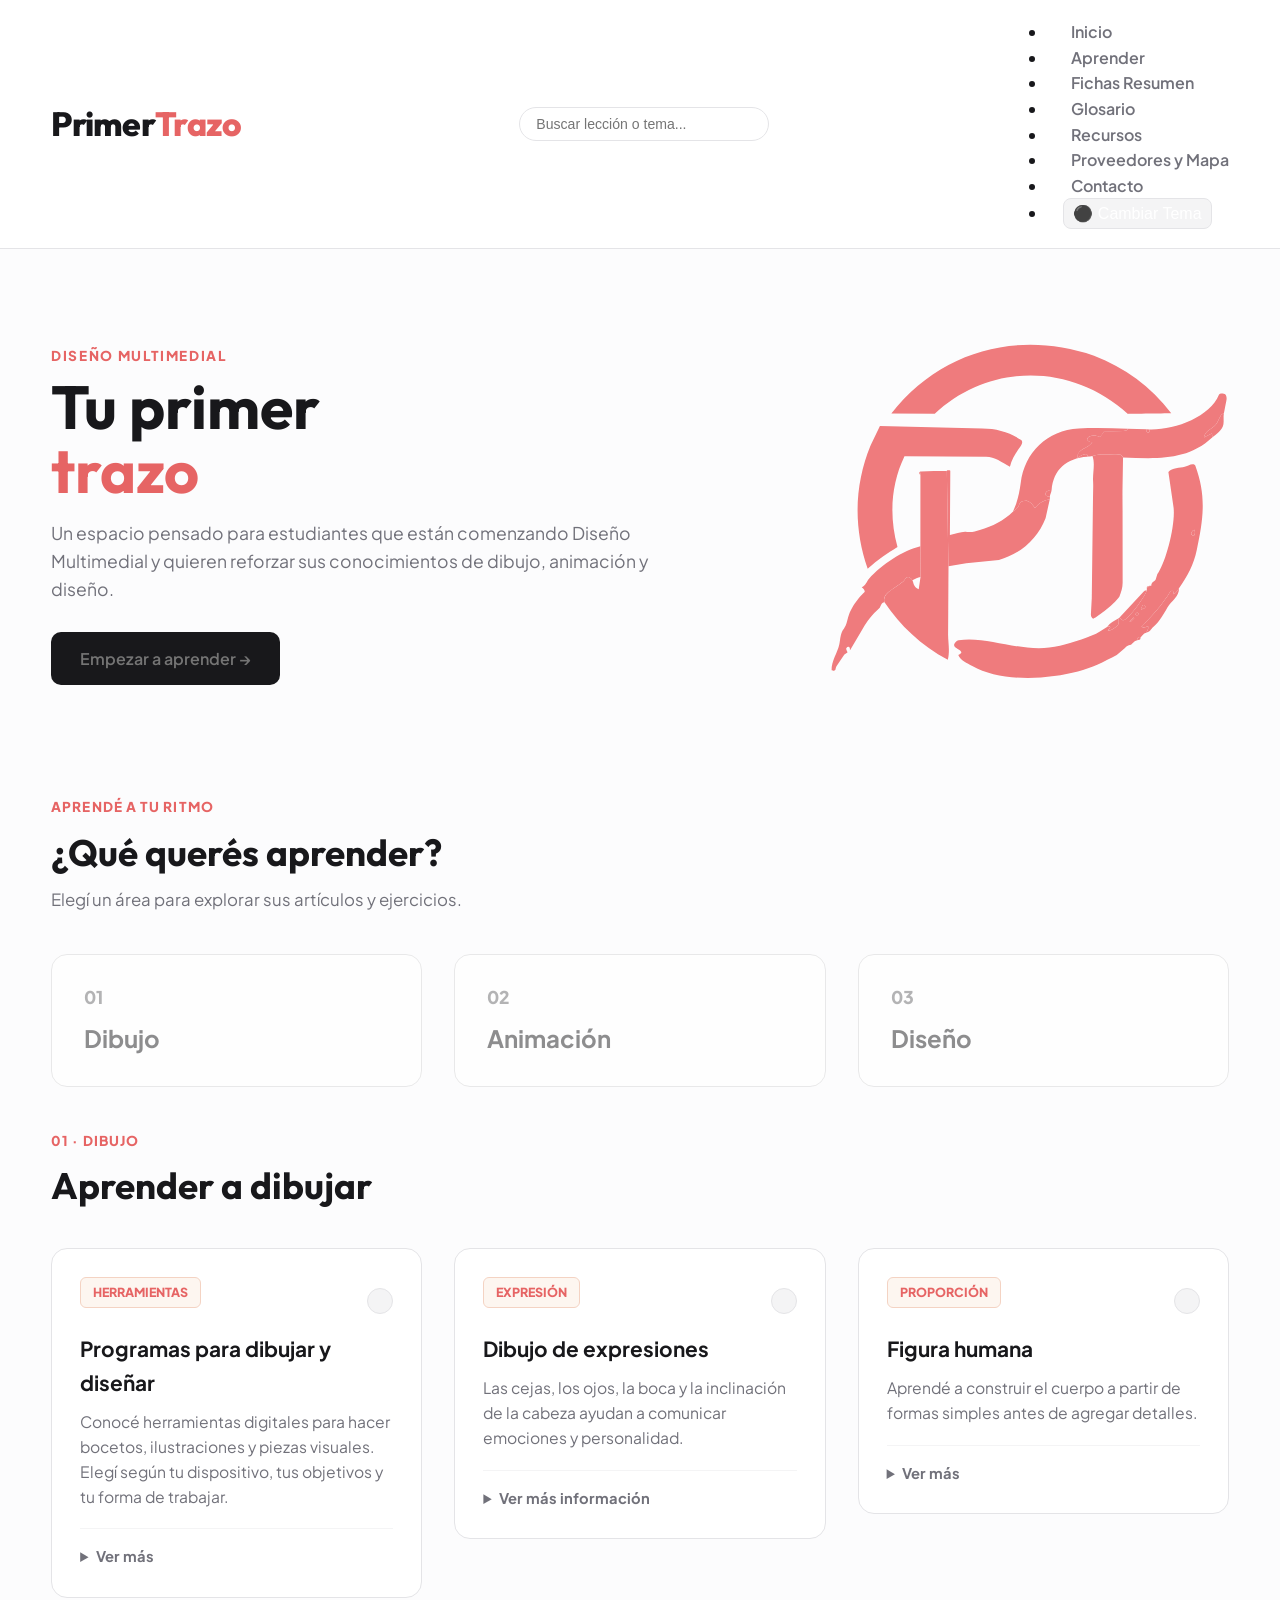
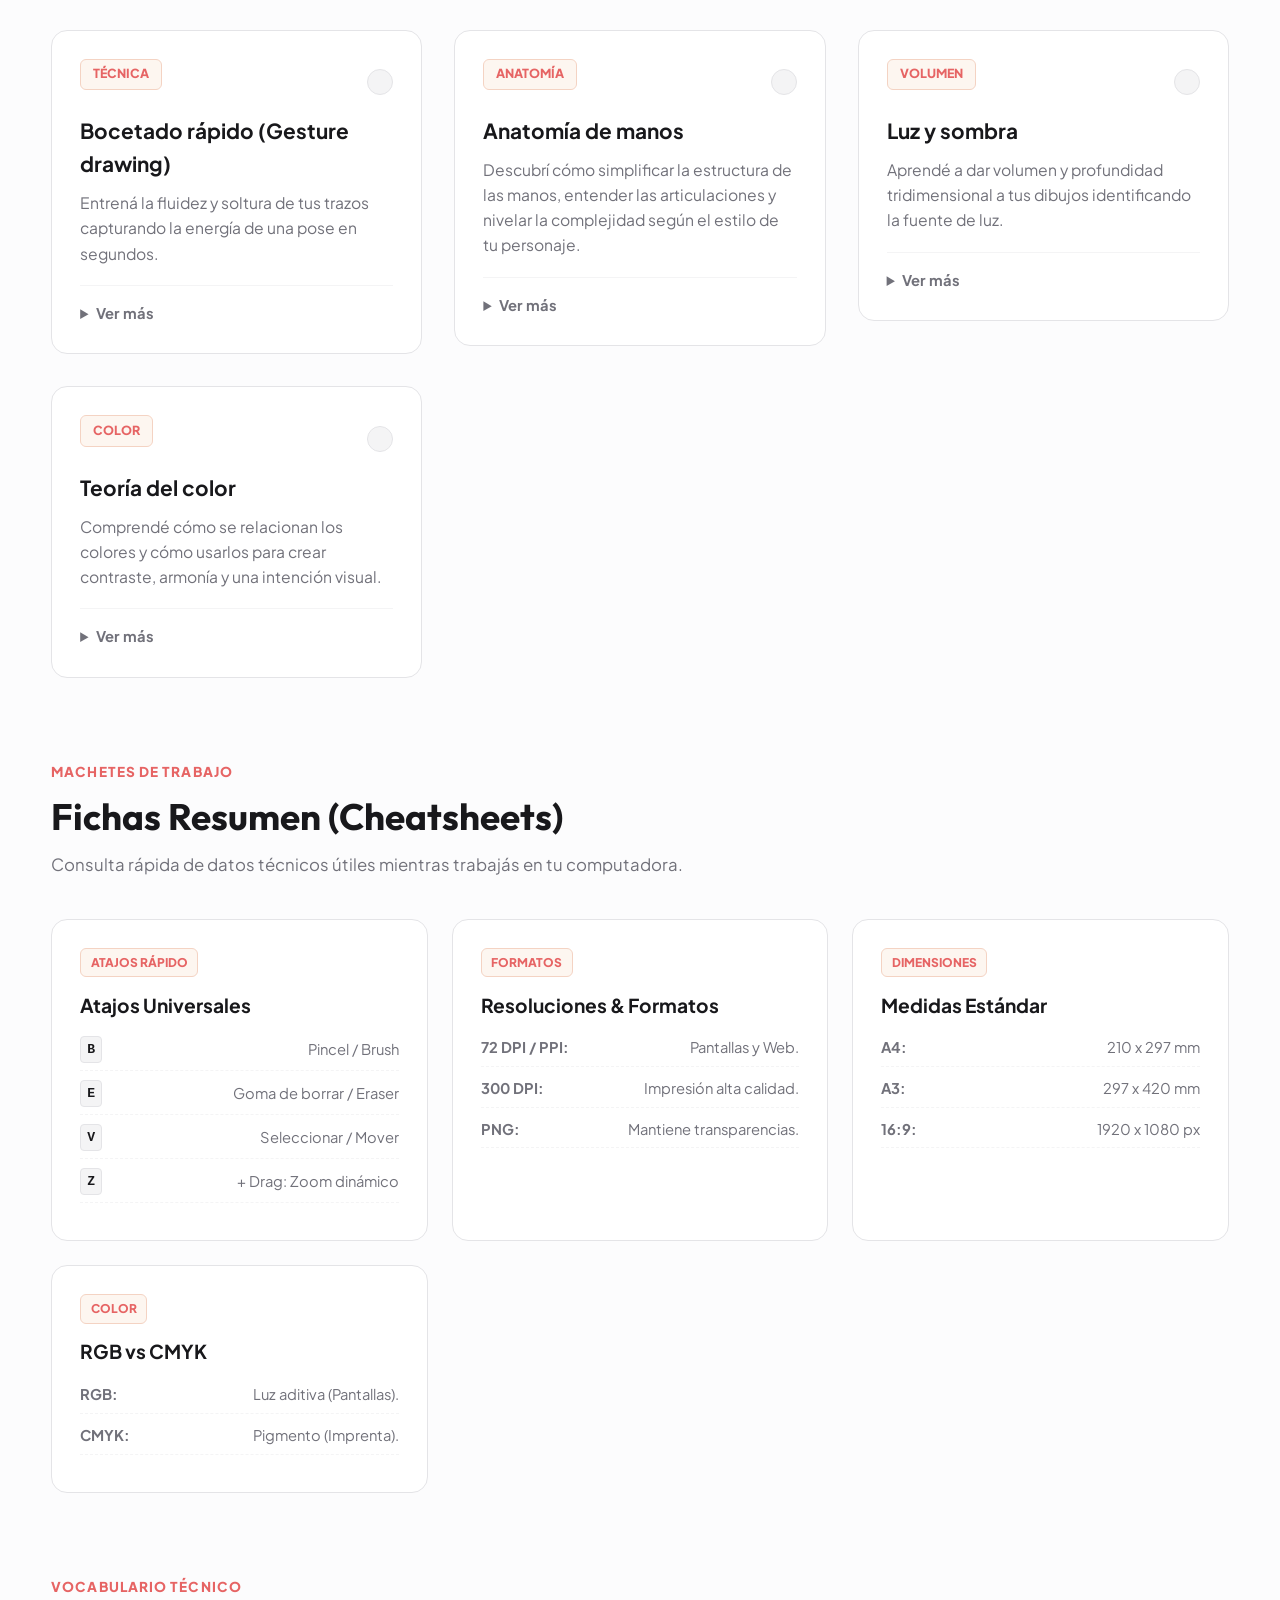
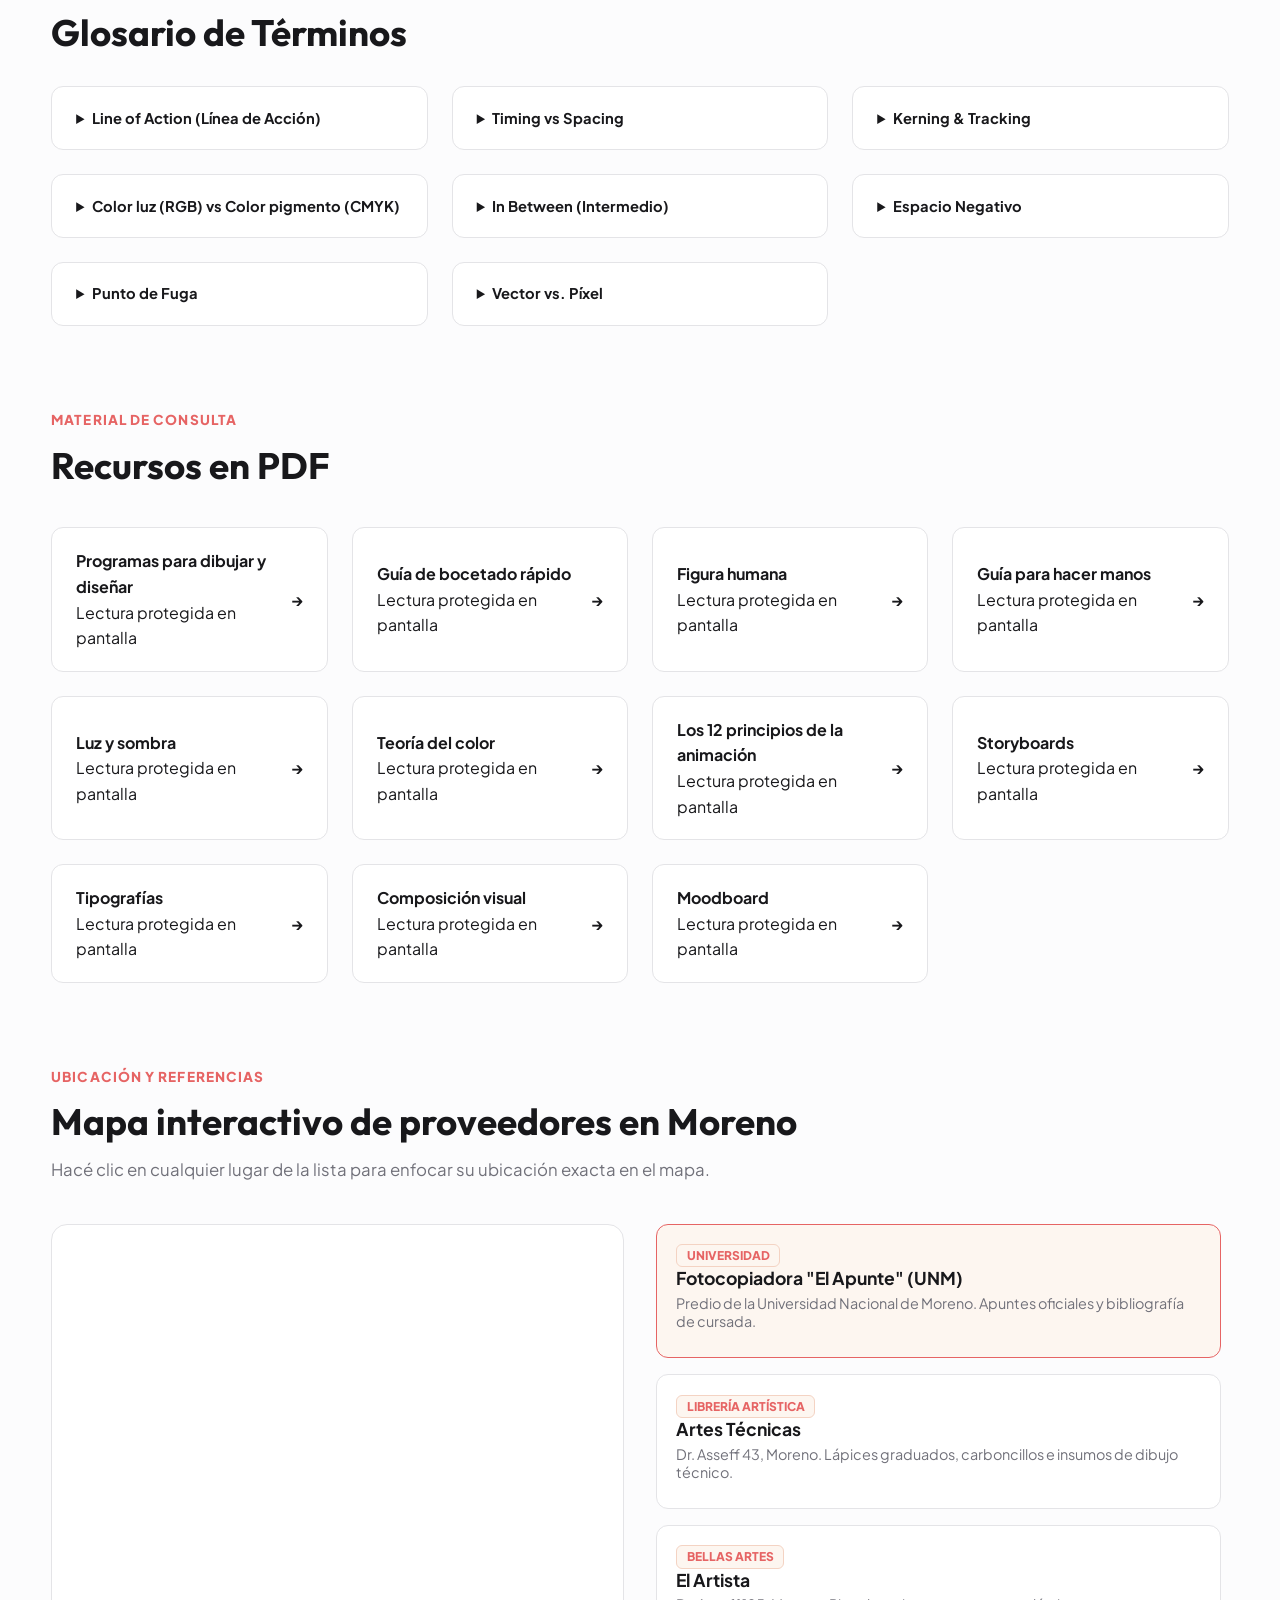
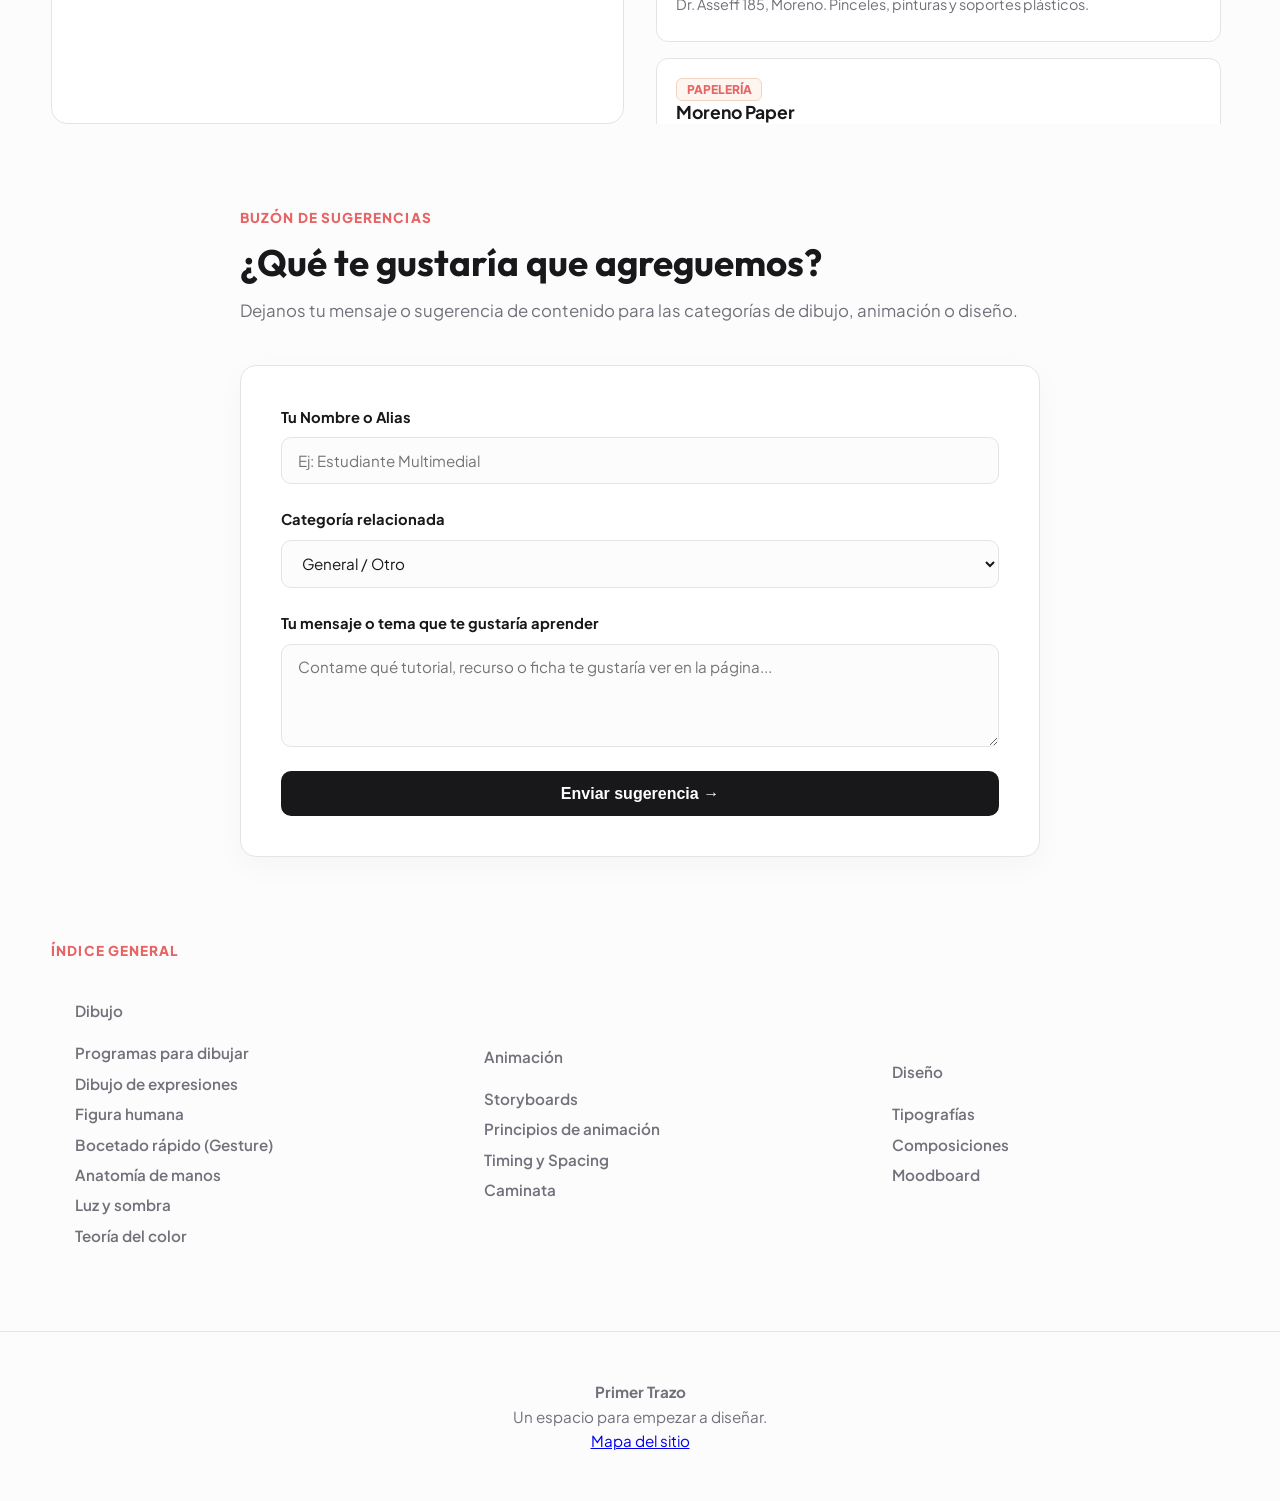
==== commit 44335a46: "Add files via upload" ====
--- a/index.html
+++ b/index.html
@@ -6,6 +6,20 @@
   <title>Primer Trazo - Diseño Multimedial</title>
   <link href="./css/estilo.css" rel="stylesheet"/>
   <style>
+    /* Estilos generales y adaptación responsiva avanzada para móviles */
+    :root {
+      --max-ancho: 1200px;
+    }
+
+    body {
+      overflow-x: hidden;
+    }
+
+    /* Navbar estándar para PC (Se mantiene intacto) */
+    .menu-toggle {
+      display: none;
+    }
+
     /* Estilos específicos para la sección del mapa interactivo y recursos visuales incrustados */
     .mapa-proveedores-container {
       display: grid;
@@ -122,12 +136,132 @@
       border-color: var(--dibujo-main);
     }
 
+    /* ADAPTACIÓN MÓVIL Y RESPONSIVE (MEDIA QUERIES) */
     @media (max-width: 900px) {
+      header {
+        display: flex;
+        flex-direction: row;
+        justify-content: space-between;
+        align-items: center;
+        flex-wrap: wrap;
+        padding: 0.8rem 1rem;
+        position: relative;
+      }
+      .logo {
+        flex: 1;
+        font-size: 1.2rem;
+      }
+      .menu-toggle {
+        display: block;
+        background: none;
+        border: none;
+        font-size: 1.6rem;
+        cursor: pointer;
+        color: var(--texto);
+        padding: 0.2rem 0.5rem;
+      }
+      .search-bar-container {
+        width: 100%;
+        max-width: 100%;
+        order: 3;
+        margin-top: 0.6rem;
+      }
+      /* Menú móvil compacto estilo app integrado con ul/li */
+      .nav-links {
+        display: none;
+        position: absolute;
+        top: 100%;
+        right: 0;
+        width: 220px;
+        background: var(--superficie);
+        border: 1px solid var(--borde);
+        box-shadow: 0 10px 25px rgba(0,0,0,0.15);
+        flex-direction: column;
+        align-items: stretch;
+        padding: 0.4rem 0;
+        list-style: none;
+        z-index: 1000;
+        border-radius: 0 0 0 12px;
+        margin: 0;
+      }
+      .nav-links.active {
+        display: flex;
+      }
+      .nav-links li {
+        width: 100%;
+        border-bottom: 1px solid var(--borde);
+      }
+      .nav-links li:last-child {
+        border-bottom: none;
+      }
+      .nav-links a {
+        font-size: 0.9rem;
+        padding: 0.6rem 1rem;
+        width: 100%;
+        text-align: left;
+        display: flex;
+        justify-content: space-between;
+        align-items: center;
+        color: var(--texto);
+        text-decoration: none;
+        box-sizing: border-box;
+      }
+      .nav-links a::after {
+        content: '›';
+        font-size: 1rem;
+        color: var(--texto-suave);
+        font-weight: 300;
+      }
+      #theme-toggle {
+        margin: 0.6rem 1rem 0.2rem 1rem;
+        align-self: center;
+        width: calc(100% - 2rem);
+        padding: 0.4rem;
+        font-size: 0.85rem;
+        border-radius: 6px;
+        border: 1px solid var(--borde);
+        background: var(--dibujo-bg);
+      }
+      .hero {
+        flex-direction: column;
+        text-align: center;
+        padding: 2rem 1rem;
+      }
+      .hero-text {
+        max-width: 100%;
+      }
+      .logo-inicio {
+        max-width: 200px;
+        margin: 0 auto;
+      }
+      .cards, .article-grid, .cheatsheets-grid, .glosario-grid, .map-grid {
+        grid-template-columns: 1fr !important;
+      }
       .mapa-proveedores-container {
         grid-template-columns: 1fr;
       }
       .mapa-embed-box {
-        min-height: 350px;
+        min-height: 300px;
+      }
+      .proveedores-lista-lateral {
+        max-height: 400px;
+      }
+      .visor-modal {
+        width: 95vw !important;
+        max-width: 95vw !important;
+        padding: 1rem;
+      }
+    }
+
+    @media (max-width: 480px) {
+      body {
+        font-size: 14px;
+      }
+      h1 {
+        font-size: 2rem !important;
+      }
+      h2 {
+        font-size: 1.5rem !important;
       }
     }
   </style>
@@ -139,6 +273,11 @@
     <div class="logo">
       Primer<span>Trazo</span>
     </div>
+
+    <!-- Botón Hamburguesa adaptable -->
+    <button class="menu-toggle" id="menuToggle" aria-label="Abrir menú" aria-expanded="false">
+      ☰
+    </button>
     
     <!-- Barra de Búsqueda con Sugerencias Desplegables -->
     <div class="search-bar-container">
@@ -146,15 +285,17 @@
       <div id="search-suggestions" class="search-suggestions-dropdown"></div>
     </div>
 
-    <nav aria-label="Navegación principal">
-      <a href="#inicio">Inicio</a>
-      <a href="#aprender">Aprender</a>
-      <a href="#cheatsheets">Fichas Resumen</a>
-      <a href="#glosario">Glosario</a>
-      <a href="#recursos">Recursos</a>
-      <a href="#proveedores">Proveedores y Mapa</a>
-      <a href="#contacto">Contacto</a>
-      <button id="theme-toggle" class="btn-theme" title="Cambiar Modo Oscuro/Claro">⚫</button>
+    <nav class="navbar">
+      <ul class="nav-links" id="navLinks">
+        <li><a href="#inicio">Inicio</a></li>
+        <li><a href="#aprender">Aprender</a></li>
+        <li><a href="#cheatsheets">Fichas Resumen</a></li>
+        <li><a href="#glosario">Glosario</a></li>
+        <li><a href="#recursos">Recursos</a></li>
+        <li><a href="#proveedores">Proveedores y Mapa</a></li>
+        <li><a href="#contacto">Contacto</a></li>
+        <li><button id="theme-toggle" class="btn-theme" title="Cambiar Modo Oscuro/Claro">⚫ Cambiar Tema</button></li>
+      </ul>
     </nav>
   </header>
 
@@ -919,17 +1060,63 @@
     <video id="video-ampliado" controls loop playsinline style="display: block; width: 100%; max-height: 75vh; border-radius: 8px;"></video>
   </dialog>
 
-  <dialog aria-label="Visor de PDF" class="visor-modal visor-pdf-modal" id="visor-pdf">
-    <div class="visor-pdf-header">
-      <h3 id="pdf-titulo">Documento PDF (Solo lectura)</h3>
-      <button aria-label="Cerrar PDF" class="cerrar-pdf" type="button">✕</button>
+  <dialog aria-label="Visor de PDF" class="visor-modal visor-pdf-modal" id="visor-pdf" style="width: min(900px, 95vw); height: 85vh;">
+    <div class="visor-pdf-header" style="display: flex; justify-content: space-between; align-items: center; margin-bottom: 10px;">
+      <h3 id="pdf-titulo" style="margin: 0; font-size: 1.1rem;">Documento PDF</h3>
+      <div style="display: flex; gap: 8px; align-items: center;">
+        <a id="pdf-download-link" href="#" target="_blank" style="font-size: 0.85rem; text-decoration: none; padding: 4px 8px; border: 1px solid var(--borde); border-radius: 4px;" title="Abrir en pestaña nueva">Abrir externamente ↗</a>
+        <button aria-label="Cerrar PDF" class="cerrar-pdf" type="button" style="background: none; border: none; font-size: 1.2rem; cursor: pointer;">✕</button>
+      </div>
     </div>
-    <div class="visor-pdf-body-protected">
-      <iframe id="pdf-embed-frame" src="" width="100%" height="100%"></iframe>
+    <div class="visor-pdf-body-protected" style="width: 100%; height: calc(85vh - 50px); background: #eee; border-radius: 8px; overflow: hidden;">
+      <object id="pdf-object-frame" data="" type="application/pdf" width="100%" height="100%" style="width: 100%; height: 100%;">
+        <iframe id="pdf-embed-frame" src="" width="100%" height="100%" style="border: none;"></iframe>
+      </object>
     </div>
   </dialog>
 
   <script>
+    // 0. CONTROLADOR DEL MENÚ HAMBURGUESA MÓVIL (Con el código que trajiste)
+    const menuToggle = document.getElementById("menuToggle");
+    const navLinks = document.getElementById("navLinks");
+
+    if (menuToggle && navLinks) {
+      menuToggle.addEventListener("click", (e) => {
+        e.stopPropagation();
+        navLinks.classList.toggle("active");
+
+        const abierto = navLinks.classList.contains("active");
+
+        menuToggle.setAttribute("aria-expanded", abierto);
+        menuToggle.setAttribute(
+          "aria-label",
+          abierto ? "Cerrar menú" : "Abrir menú"
+        );
+
+        menuToggle.textContent = abierto ? "✕" : "☰";
+      });
+
+      // Cerrar el menú al hacer clic en cualquier enlace dentro de él
+      navLinks.querySelectorAll('a').forEach(link => {
+        link.addEventListener('click', () => {
+          navLinks.classList.remove("active");
+          menuToggle.setAttribute("aria-expanded", "false");
+          menuToggle.setAttribute("aria-label", "Abrir menú");
+          menuToggle.textContent = "☰";
+        });
+      });
+
+      // Cerrar el menú si se hace clic fuera del mismo en la pantalla
+      document.addEventListener('click', (e) => {
+        if (!navLinks.contains(e.target) && !menuToggle.contains(e.target)) {
+          navLinks.classList.remove("active");
+          menuToggle.setAttribute("aria-expanded", "false");
+          menuToggle.setAttribute("aria-label", "Abrir menú");
+          menuToggle.textContent = "☰";
+        }
+      });
+    }
+
     // 1. BÚSQUEDA CON SUGERENCIAS DESPLEGABLES
     const searchInput = document.getElementById('busqueda-articulos');
     const suggestionsBox = document.getElementById('search-suggestions');
@@ -1010,13 +1197,13 @@
     themeBtn.addEventListener('click', () => {
       document.body.classList.toggle('dark-theme');
       const isDark = document.body.classList.contains('dark-theme');
-      themeBtn.textContent = isDark ? '🌑︎' : '⚫';
+      themeBtn.textContent = isDark ? '🌑︎ Cambiar Tema' : '⚫ Cambiar Tema';
       localStorage.setItem('theme', isDark ? 'dark' : 'light');
     });
 
     if (localStorage.getItem('theme') === 'dark') {
       document.body.classList.add('dark-theme');
-      themeBtn.textContent = '🌑︎';
+      themeBtn.textContent = '🌑︎ Cambiar Tema';
     }
 
     // 3. MARCADO DE LECCIONES COMPLETADAS
@@ -1065,10 +1252,12 @@
       videoAmpliado.pause();
     });
 
-    // Visor de PDF Protegido
+    // Visor de PDF Mejorado con Object + Iframe y Enlace Externo
     const visorPdf = document.querySelector('#visor-pdf');
+    const pdfObjectFrame = document.querySelector('#pdf-object-frame');
     const pdfEmbedFrame = document.querySelector('#pdf-embed-frame');
     const pdfTitulo = document.querySelector('#pdf-titulo');
+    const pdfDownloadLink = document.querySelector('#pdf-download-link');
     const cerrarPdfBtn = document.querySelector('.cerrar-pdf');
 
     document.querySelectorAll('.pdf-button, .pdf-button-link').forEach(btn => {
@@ -1077,16 +1266,23 @@
         const pdfUrl = btn.dataset.pdf;
         const titulo = btn.dataset.titulo || 'Documento PDF';
         
-        pdfTitulo.textContent = titulo + ' (Solo lectura)';
+        pdfTitulo.textContent = titulo;
+        pdfDownloadLink.href = pdfUrl;
+        
+        pdfObjectFrame.data = pdfUrl + '#toolbar=0&navpanes=0';
         pdfEmbedFrame.src = pdfUrl + '#toolbar=0&navpanes=0';
 
         visorPdf.showModal();
       });
     });
 
-    cerrarPdfBtn.addEventListener('click', () => visorPdf.close());
-
-    // Gestión de Pestañas y Desplazamiento a Artículo Específico
+    cerrarPdfBtn.addEventListener('click', () => {
+      visorPdf.close();
+      pdfObjectFrame.data = '';
+      pdfEmbedFrame.src = '';
+    });
+
+    // Gestión de Pestañas y Desplazamiento a Artículo Específico (Incluye botones de "Seguir aprendiendo")
     function activarCategoriaYDesplazar(targetCategory, articleId = null) {
       document.querySelectorAll('.card').forEach(card => {
         card.classList.toggle('active', card.dataset.category === targetCategory);
@@ -1101,7 +1297,7 @@
         if (targetArticle) {
           const detailsElem = targetArticle.querySelector('details');
           if (detailsElem) {
-            detailsElem.open = true;
+            detailsElem.open = true; // Esto activa el acordeón y cierra automáticamente los demás
           }
           targetArticle.scrollIntoView({ behavior: 'smooth', block: 'center' });
         }
@@ -1114,7 +1310,9 @@
     document.querySelectorAll('[data-target]').forEach(link => {
       link.addEventListener('click', (e) => {
         e.preventDefault();
-        activarCategoriaYDesplazar(link.getAttribute('data-target'));
+        const targetCategory = link.getAttribute('data-target');
+        const articleId = link.getAttribute('data-article') || null;
+        activarCategoriaYDesplazar(targetCategory, articleId);
       });
     });
 
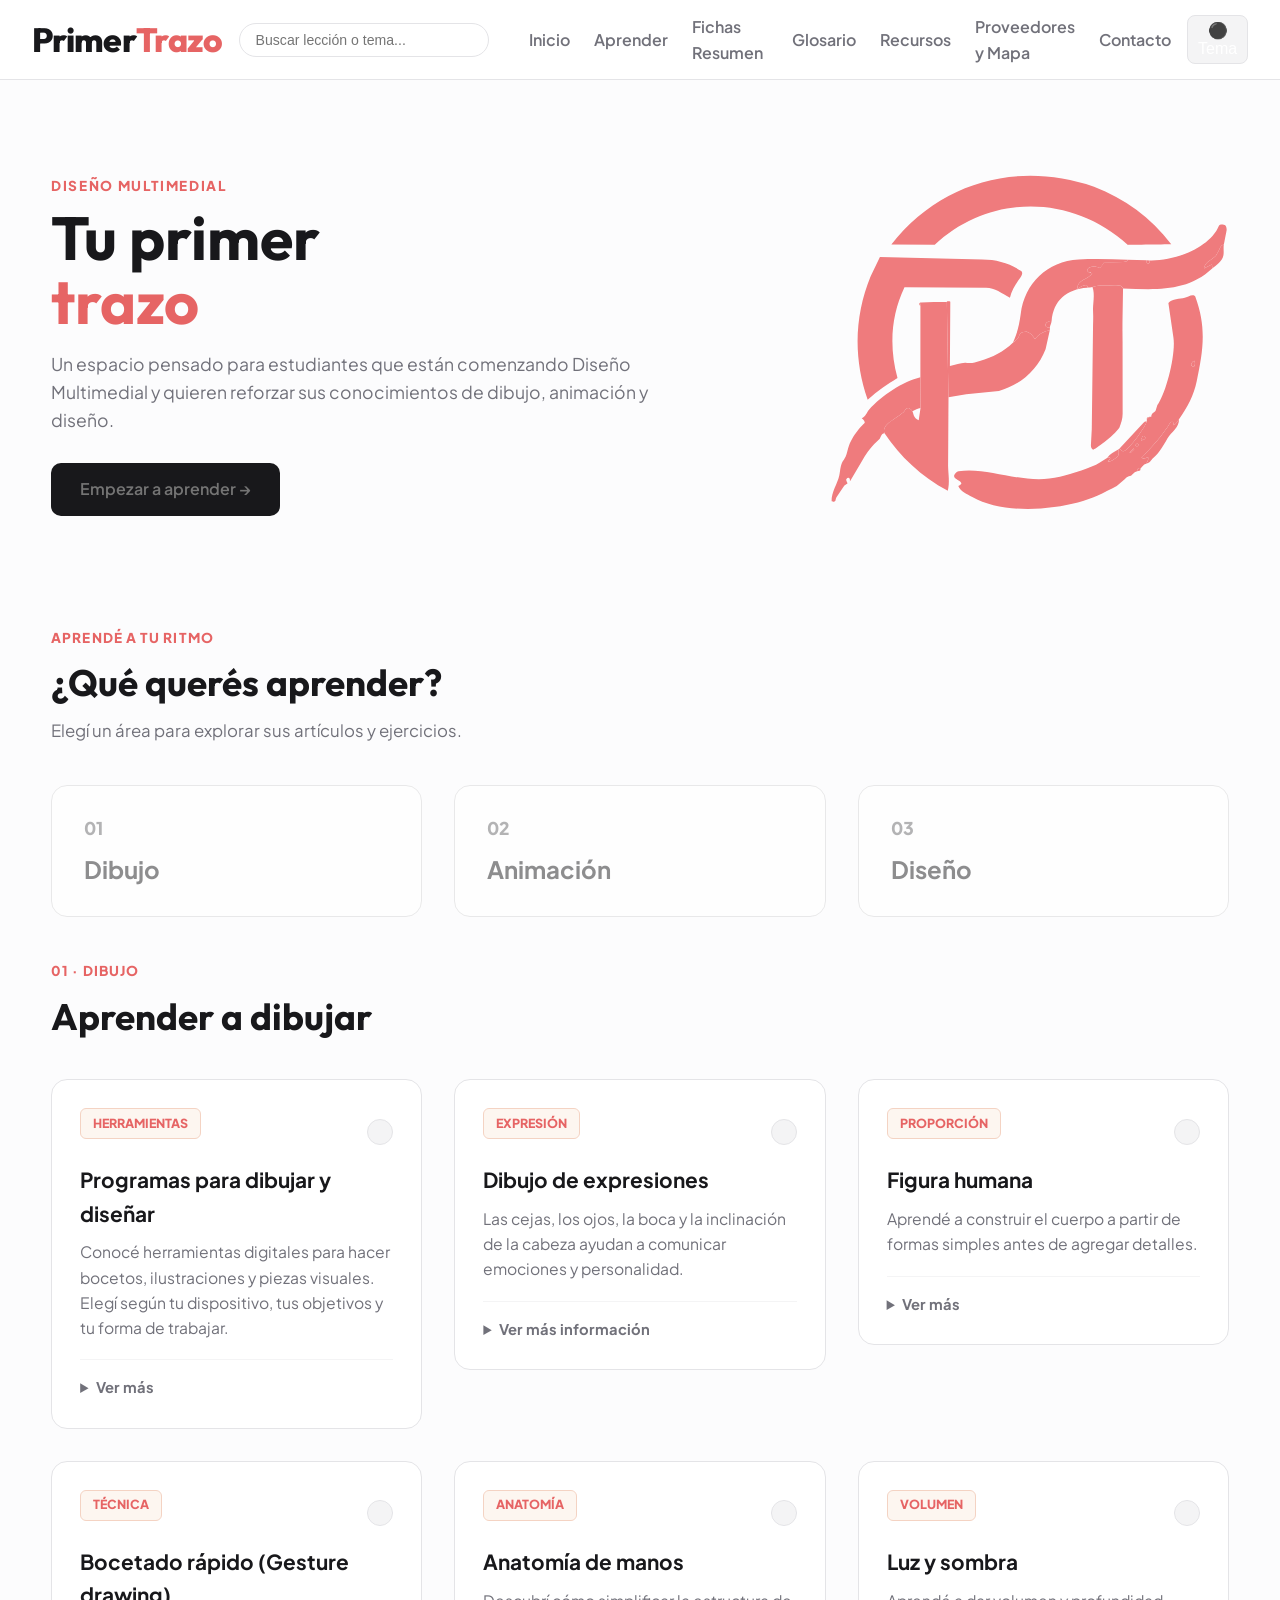
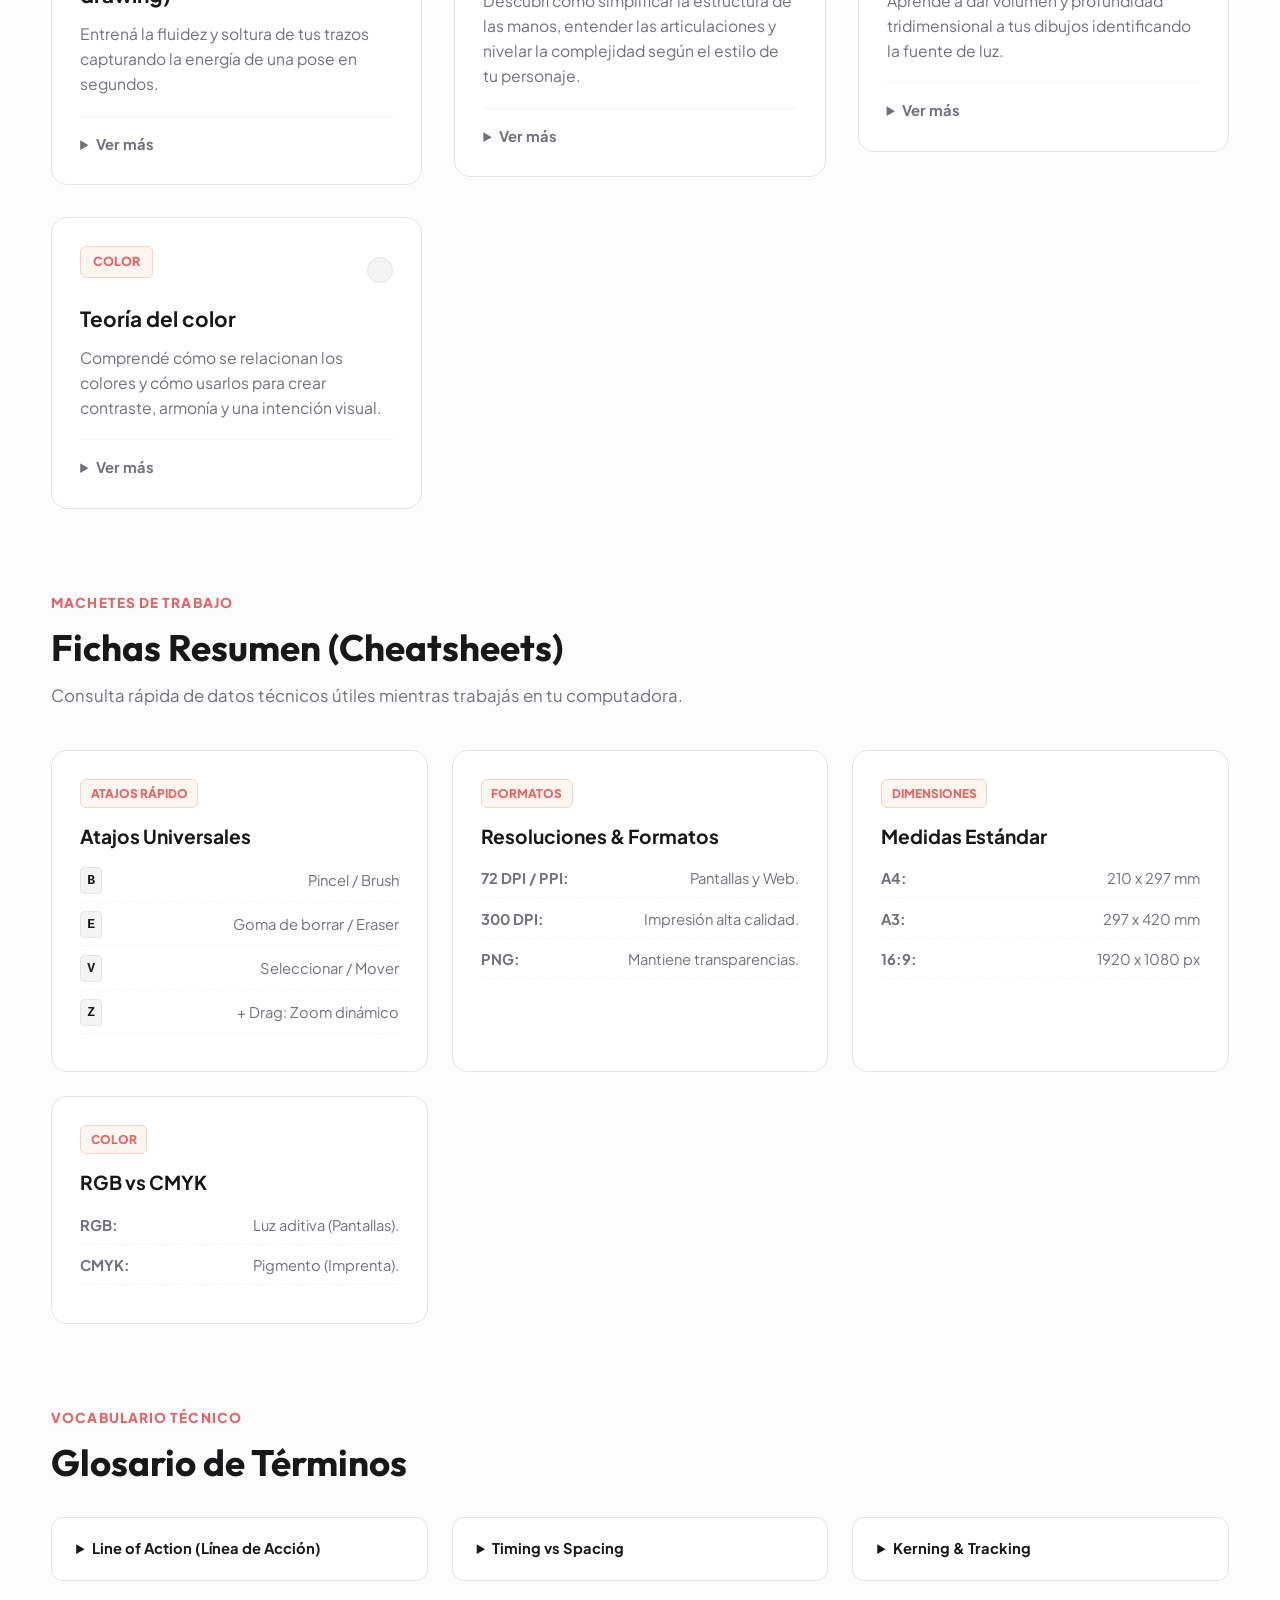
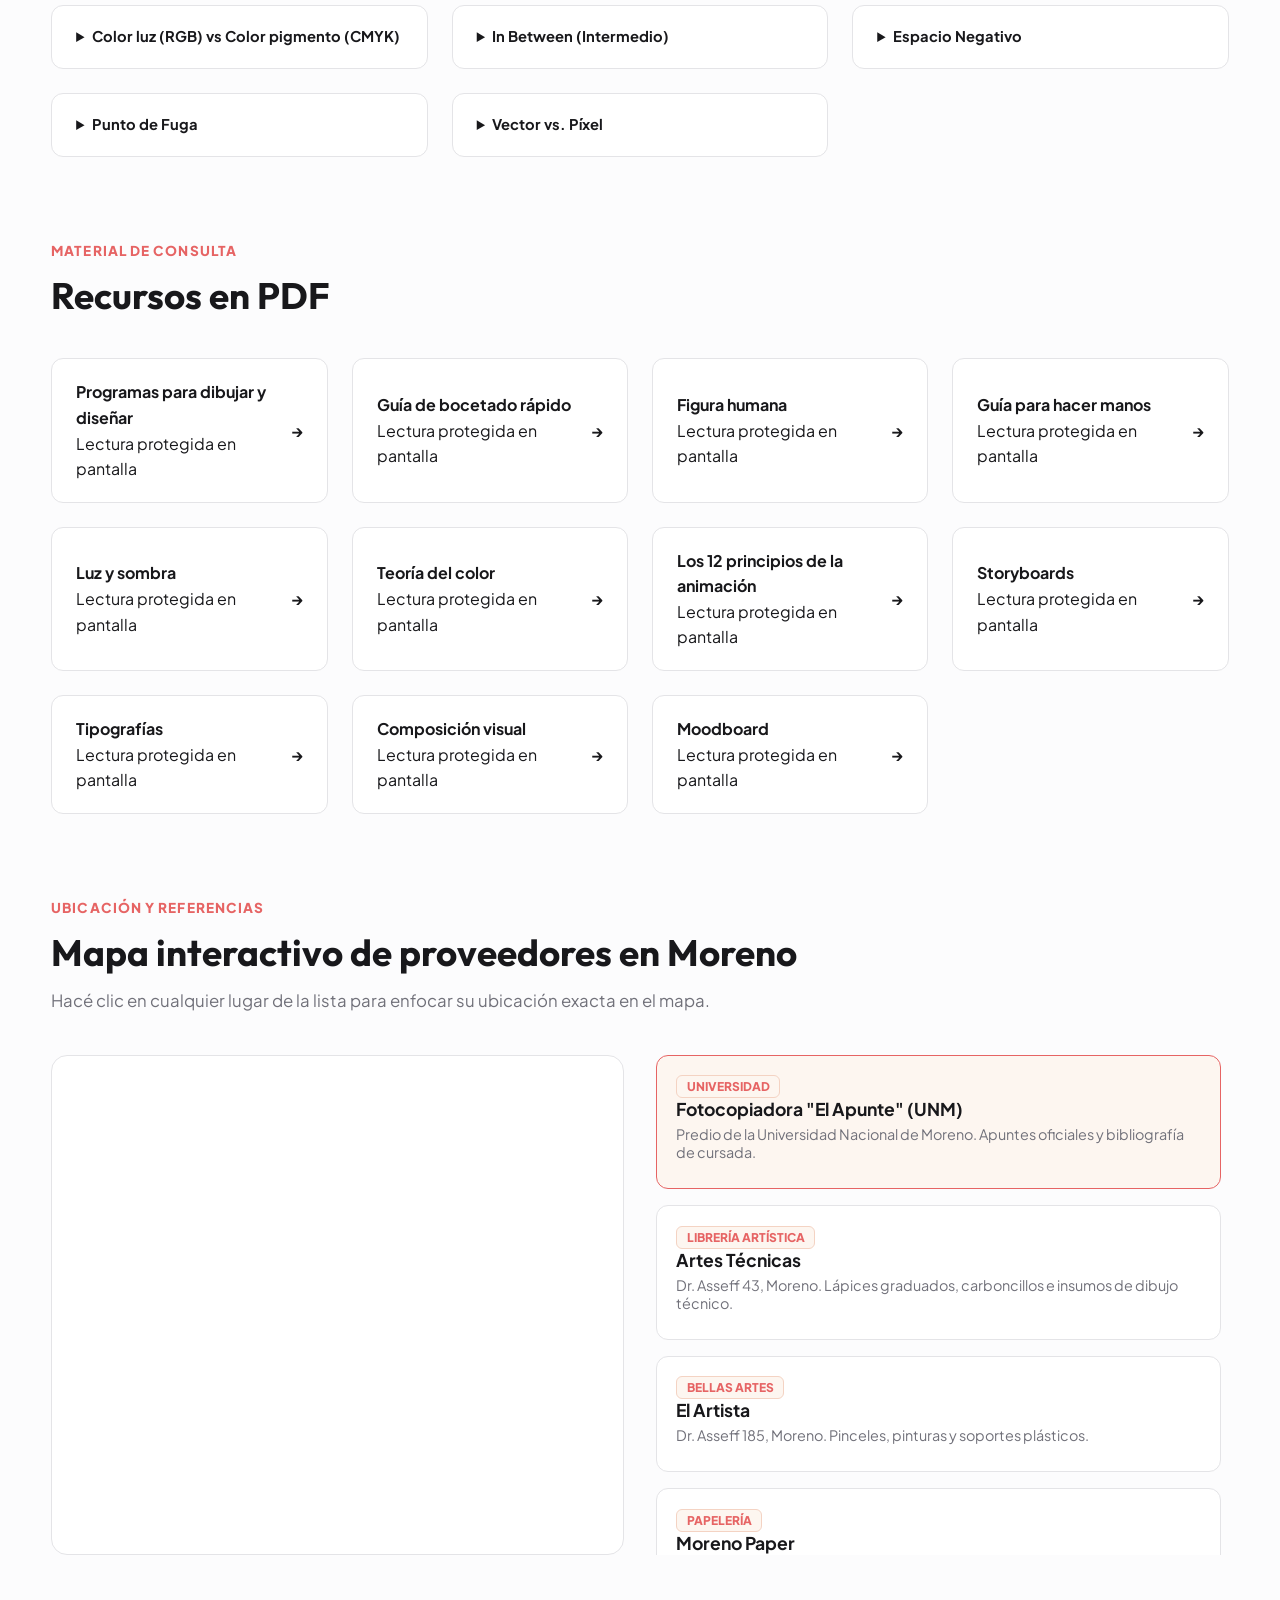
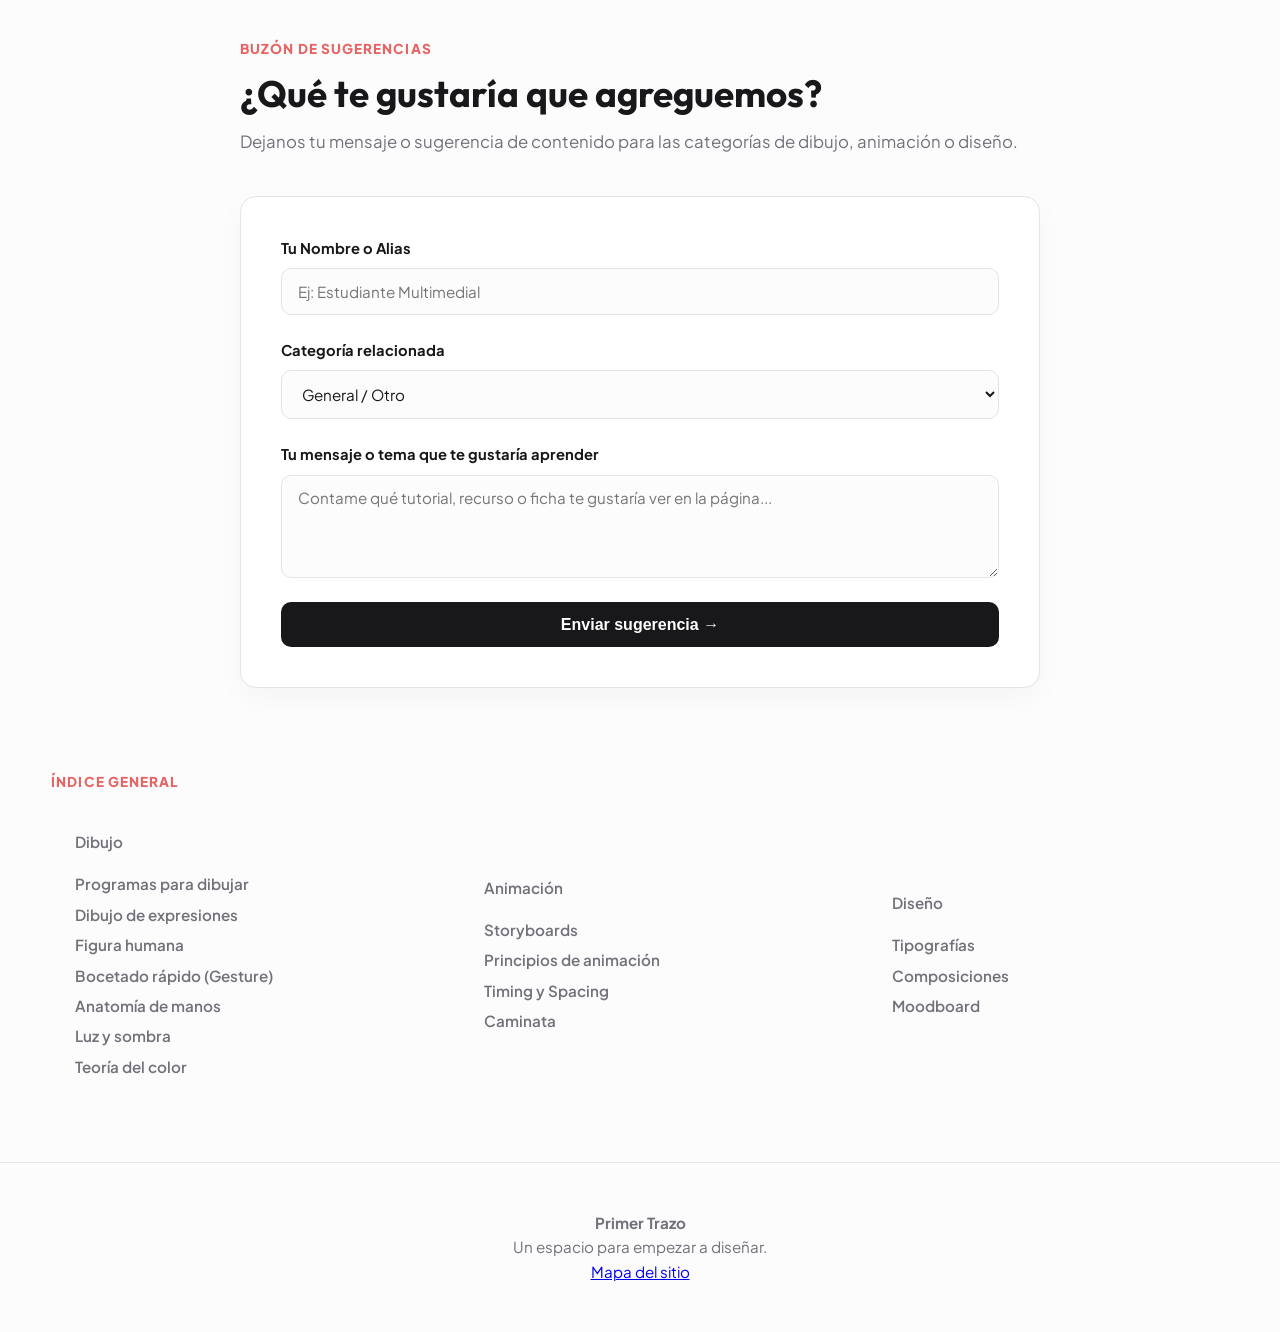
==== commit d2190dae: "Add files via upload" ====
--- a/index.html
+++ b/index.html
@@ -13,11 +13,34 @@
 
     body {
       overflow-x: hidden;
-    }
-
-    /* Navbar estándar para PC (Se mantiene intacto) */
-    .menu-toggle {
+      padding-top: 80px; /* Espacio para que el contenido no quede debajo del header fijo */
+    }
+
+    /* HEADER FIJO EN LA PARTE SUPERIOR */
+    header {
+      position: fixed;
+      top: 0;
+      left: 0;
+      width: 100%;
+      background: var(--superficie, #ffffff);
+      border-bottom: 1px solid var(--borde, #eaeaea);
+      z-index: 1000;
+      box-sizing: border-box;
+      display: flex;
+      justify-content: space-between;
+      align-items: center;
+      padding: 0.8rem 2rem;
+    }
+
+    /* Botón de Menú Hamburguesa (Oculto por defecto en PC) */
+    .menu-toggle-btn {
       display: none;
+      background: none;
+      border: none;
+      font-size: 1.6rem;
+      cursor: pointer;
+      color: var(--texto);
+      padding: 0.2rem 0.5rem;
     }
 
     /* Estilos específicos para la sección del mapa interactivo y recursos visuales incrustados */
@@ -145,20 +168,13 @@
         align-items: center;
         flex-wrap: wrap;
         padding: 0.8rem 1rem;
-        position: relative;
       }
       .logo {
         flex: 1;
         font-size: 1.2rem;
       }
-      .menu-toggle {
+      .menu-toggle-btn {
         display: block;
-        background: none;
-        border: none;
-        font-size: 1.6rem;
-        cursor: pointer;
-        color: var(--texto);
-        padding: 0.2rem 0.5rem;
       }
       .search-bar-container {
         width: 100%;
@@ -166,8 +182,8 @@
         order: 3;
         margin-top: 0.6rem;
       }
-      /* Menú móvil compacto estilo app integrado con ul/li */
-      .nav-links {
+      /* Menú estilo app / e-commerce compacto y limpio */
+      nav {
         display: none;
         position: absolute;
         top: 100%;
@@ -179,38 +195,32 @@
         flex-direction: column;
         align-items: stretch;
         padding: 0.4rem 0;
-        list-style: none;
         z-index: 1000;
         border-radius: 0 0 0 12px;
-        margin: 0;
-      }
-      .nav-links.active {
+      }
+      nav.nav-active {
         display: flex;
       }
-      .nav-links li {
-        width: 100%;
-        border-bottom: 1px solid var(--borde);
-      }
-      .nav-links li:last-child {
-        border-bottom: none;
-      }
-      .nav-links a {
+      nav a {
         font-size: 0.9rem;
         padding: 0.6rem 1rem;
         width: 100%;
         text-align: left;
+        border-bottom: 1px solid var(--borde);
         display: flex;
         justify-content: space-between;
         align-items: center;
         color: var(--texto);
         text-decoration: none;
-        box-sizing: border-box;
-      }
-      .nav-links a::after {
+      }
+      nav a::after {
         content: '›';
         font-size: 1rem;
         color: var(--texto-suave);
         font-weight: 300;
+      }
+      nav a:last-of-type {
+        border-bottom: none;
       }
       #theme-toggle {
         margin: 0.6rem 1rem 0.2rem 1rem;
@@ -258,7 +268,7 @@
         font-size: 14px;
       }
       h1 {
-        font-size: 2rem !important;
+        font-size: 2.0rem !important;
       }
       h2 {
         font-size: 1.5rem !important;
@@ -274,8 +284,8 @@
       Primer<span>Trazo</span>
     </div>
 
-    <!-- Botón Hamburguesa adaptable -->
-    <button class="menu-toggle" id="menuToggle" aria-label="Abrir menú" aria-expanded="false">
+    <!-- Botón Hamburguesa exclusivo para Celulares -->
+    <button id="menu-toggle" class="menu-toggle-btn" aria-label="Abrir menú de navegación">
       ☰
     </button>
     
@@ -285,17 +295,15 @@
       <div id="search-suggestions" class="search-suggestions-dropdown"></div>
     </div>
 
-    <nav class="navbar">
-      <ul class="nav-links" id="navLinks">
-        <li><a href="#inicio">Inicio</a></li>
-        <li><a href="#aprender">Aprender</a></li>
-        <li><a href="#cheatsheets">Fichas Resumen</a></li>
-        <li><a href="#glosario">Glosario</a></li>
-        <li><a href="#recursos">Recursos</a></li>
-        <li><a href="#proveedores">Proveedores y Mapa</a></li>
-        <li><a href="#contacto">Contacto</a></li>
-        <li><button id="theme-toggle" class="btn-theme" title="Cambiar Modo Oscuro/Claro">⚫ Cambiar Tema</button></li>
-      </ul>
+    <nav id="main-nav" aria-label="Navegación principal">
+      <a href="#inicio">Inicio</a>
+      <a href="#aprender">Aprender</a>
+      <a href="#cheatsheets">Fichas Resumen</a>
+      <a href="#glosario">Glosario</a>
+      <a href="#recursos">Recursos</a>
+      <a href="#proveedores">Proveedores y Mapa</a>
+      <a href="#contacto">Contacto</a>
+      <button id="theme-toggle" class="btn-theme" title="Cambiar Tema">⚫ Tema</button>
     </nav>
   </header>
 
@@ -1076,43 +1084,27 @@
   </dialog>
 
   <script>
-    // 0. CONTROLADOR DEL MENÚ HAMBURGUESA MÓVIL (Con el código que trajiste)
-    const menuToggle = document.getElementById("menuToggle");
-    const navLinks = document.getElementById("navLinks");
-
-    if (menuToggle && navLinks) {
-      menuToggle.addEventListener("click", (e) => {
+    // 0. CONTROLADOR DEL MENÚ HAMBURGUESA MÓVIL
+    const menuToggleBtn = document.getElementById('menu-toggle');
+    const mainNav = document.getElementById('main-nav');
+
+    if (menuToggleBtn && mainNav) {
+      menuToggleBtn.addEventListener('click', (e) => {
         e.stopPropagation();
-        navLinks.classList.toggle("active");
-
-        const abierto = navLinks.classList.contains("active");
-
-        menuToggle.setAttribute("aria-expanded", abierto);
-        menuToggle.setAttribute(
-          "aria-label",
-          abierto ? "Cerrar menú" : "Abrir menú"
-        );
-
-        menuToggle.textContent = abierto ? "✕" : "☰";
+        mainNav.classList.toggle('nav-active');
       });
 
       // Cerrar el menú al hacer clic en cualquier enlace dentro de él
-      navLinks.querySelectorAll('a').forEach(link => {
+      mainNav.querySelectorAll('a').forEach(link => {
         link.addEventListener('click', () => {
-          navLinks.classList.remove("active");
-          menuToggle.setAttribute("aria-expanded", "false");
-          menuToggle.setAttribute("aria-label", "Abrir menú");
-          menuToggle.textContent = "☰";
+          mainNav.classList.remove('nav-active');
         });
       });
 
       // Cerrar el menú si se hace clic fuera del mismo en la pantalla
       document.addEventListener('click', (e) => {
-        if (!navLinks.contains(e.target) && !menuToggle.contains(e.target)) {
-          navLinks.classList.remove("active");
-          menuToggle.setAttribute("aria-expanded", "false");
-          menuToggle.setAttribute("aria-label", "Abrir menú");
-          menuToggle.textContent = "☰";
+        if (!mainNav.contains(e.target) && !menuToggleBtn.contains(e.target)) {
+          mainNav.classList.remove('nav-active');
         }
       });
     }
@@ -1197,13 +1189,13 @@
     themeBtn.addEventListener('click', () => {
       document.body.classList.toggle('dark-theme');
       const isDark = document.body.classList.contains('dark-theme');
-      themeBtn.textContent = isDark ? '🌑︎ Cambiar Tema' : '⚫ Cambiar Tema';
+      themeBtn.textContent = isDark ? '🌑︎ Tema' : '⚫ Tema';
       localStorage.setItem('theme', isDark ? 'dark' : 'light');
     });
 
     if (localStorage.getItem('theme') === 'dark') {
       document.body.classList.add('dark-theme');
-      themeBtn.textContent = '🌑︎ Cambiar Tema';
+      themeBtn.textContent = '🌑︎ Tema';
     }
 
     // 3. MARCADO DE LECCIONES COMPLETADAS
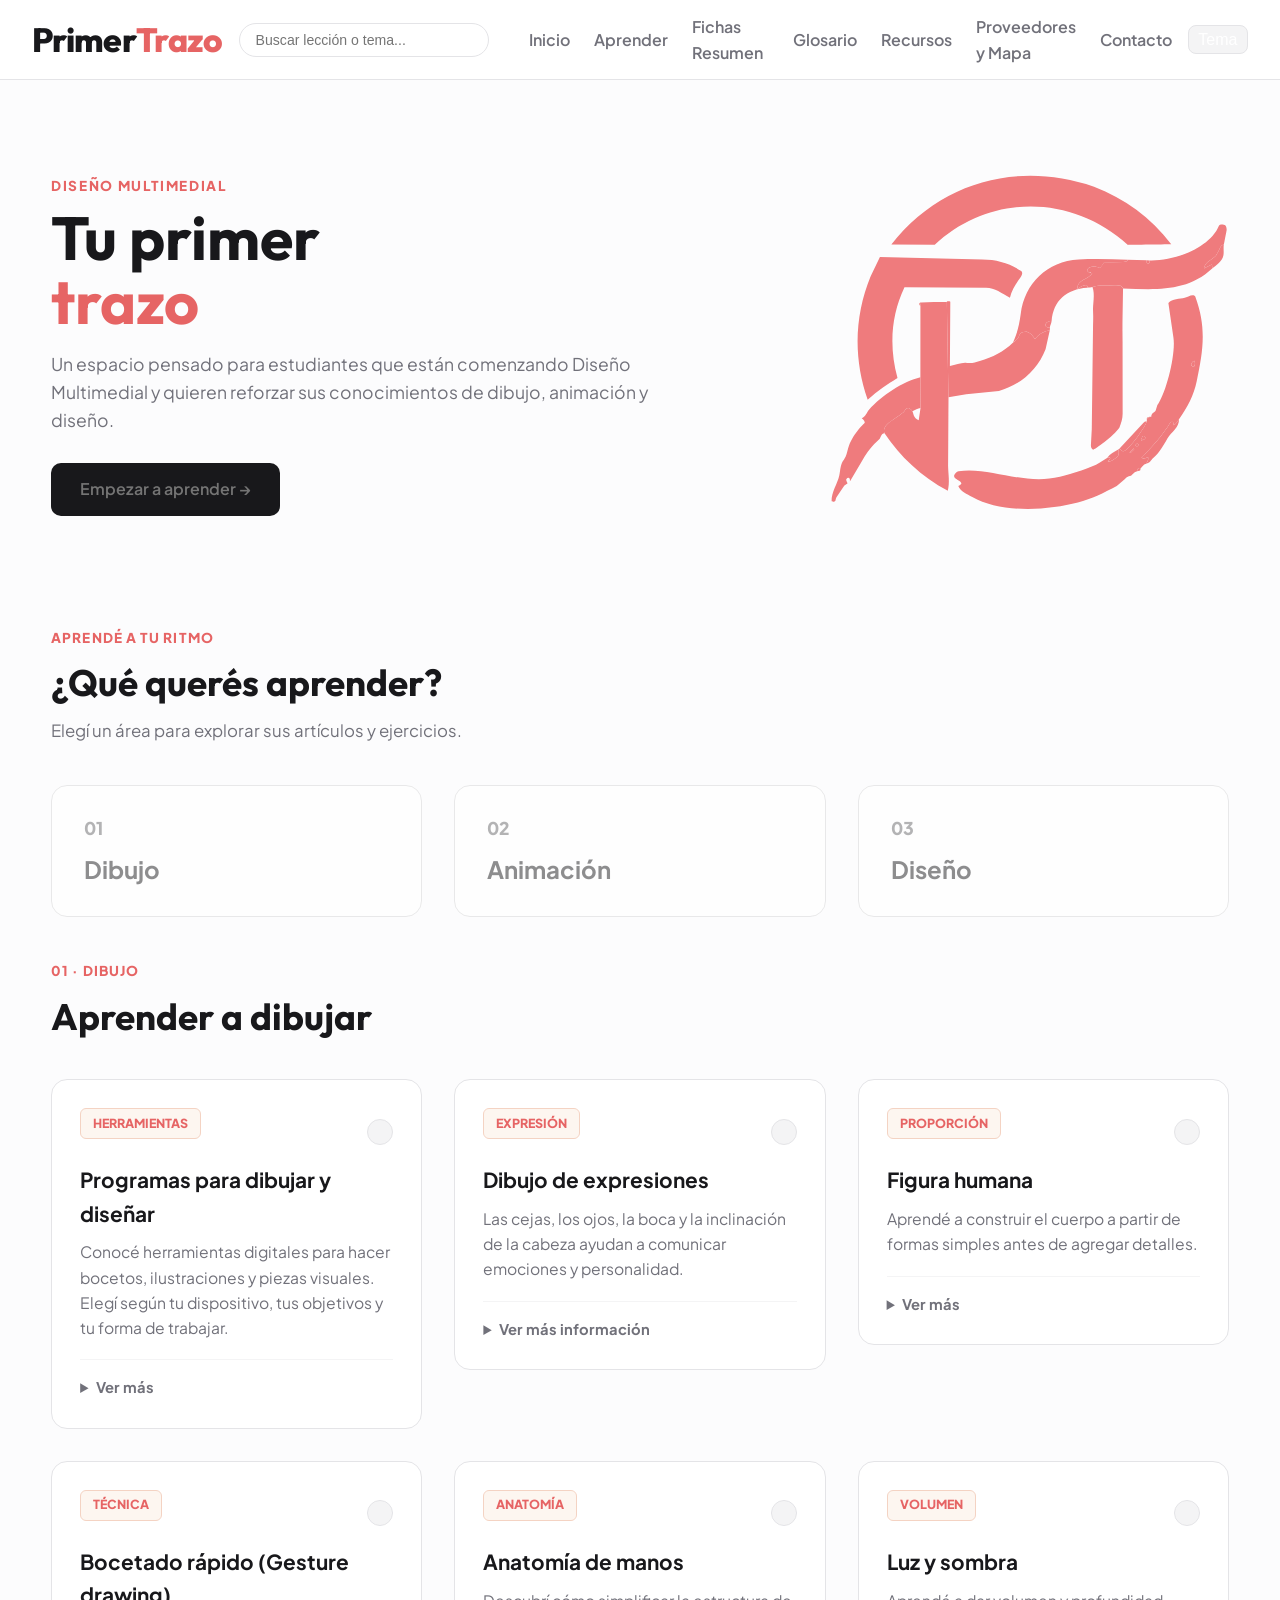
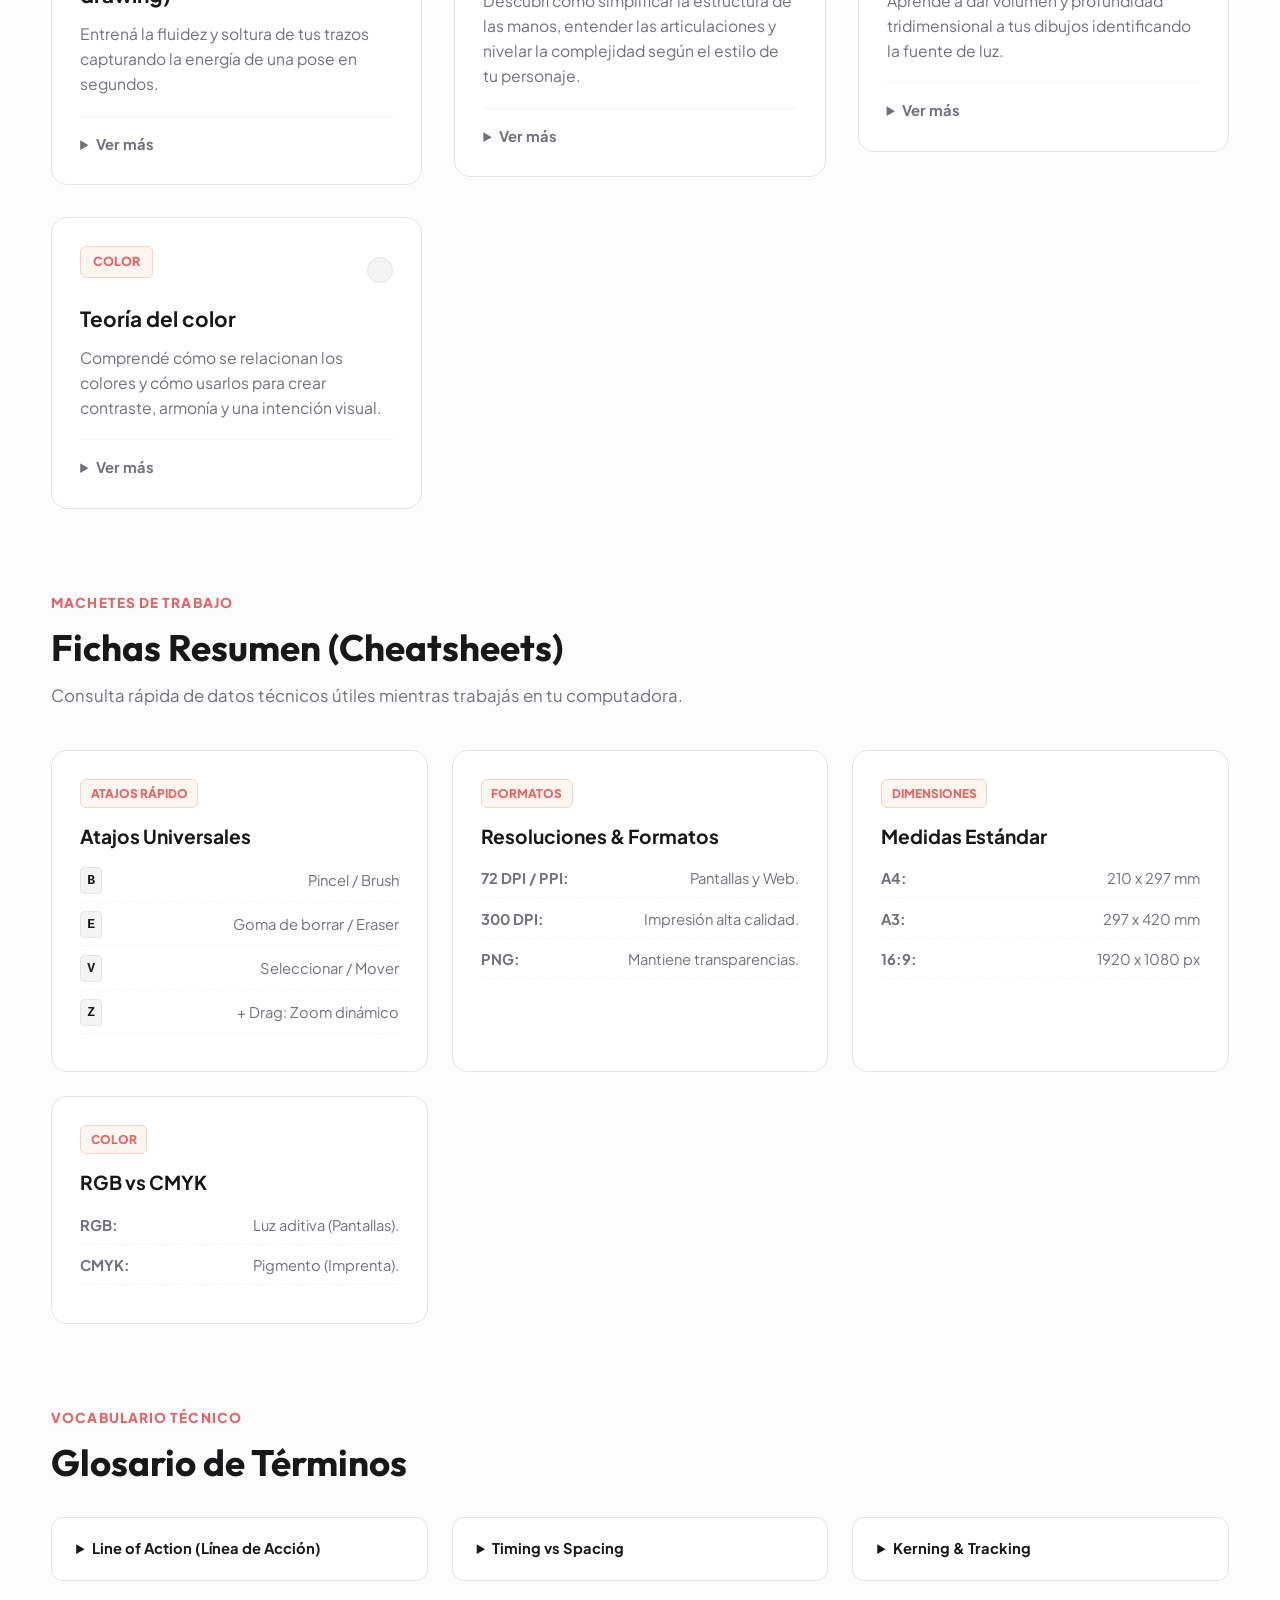
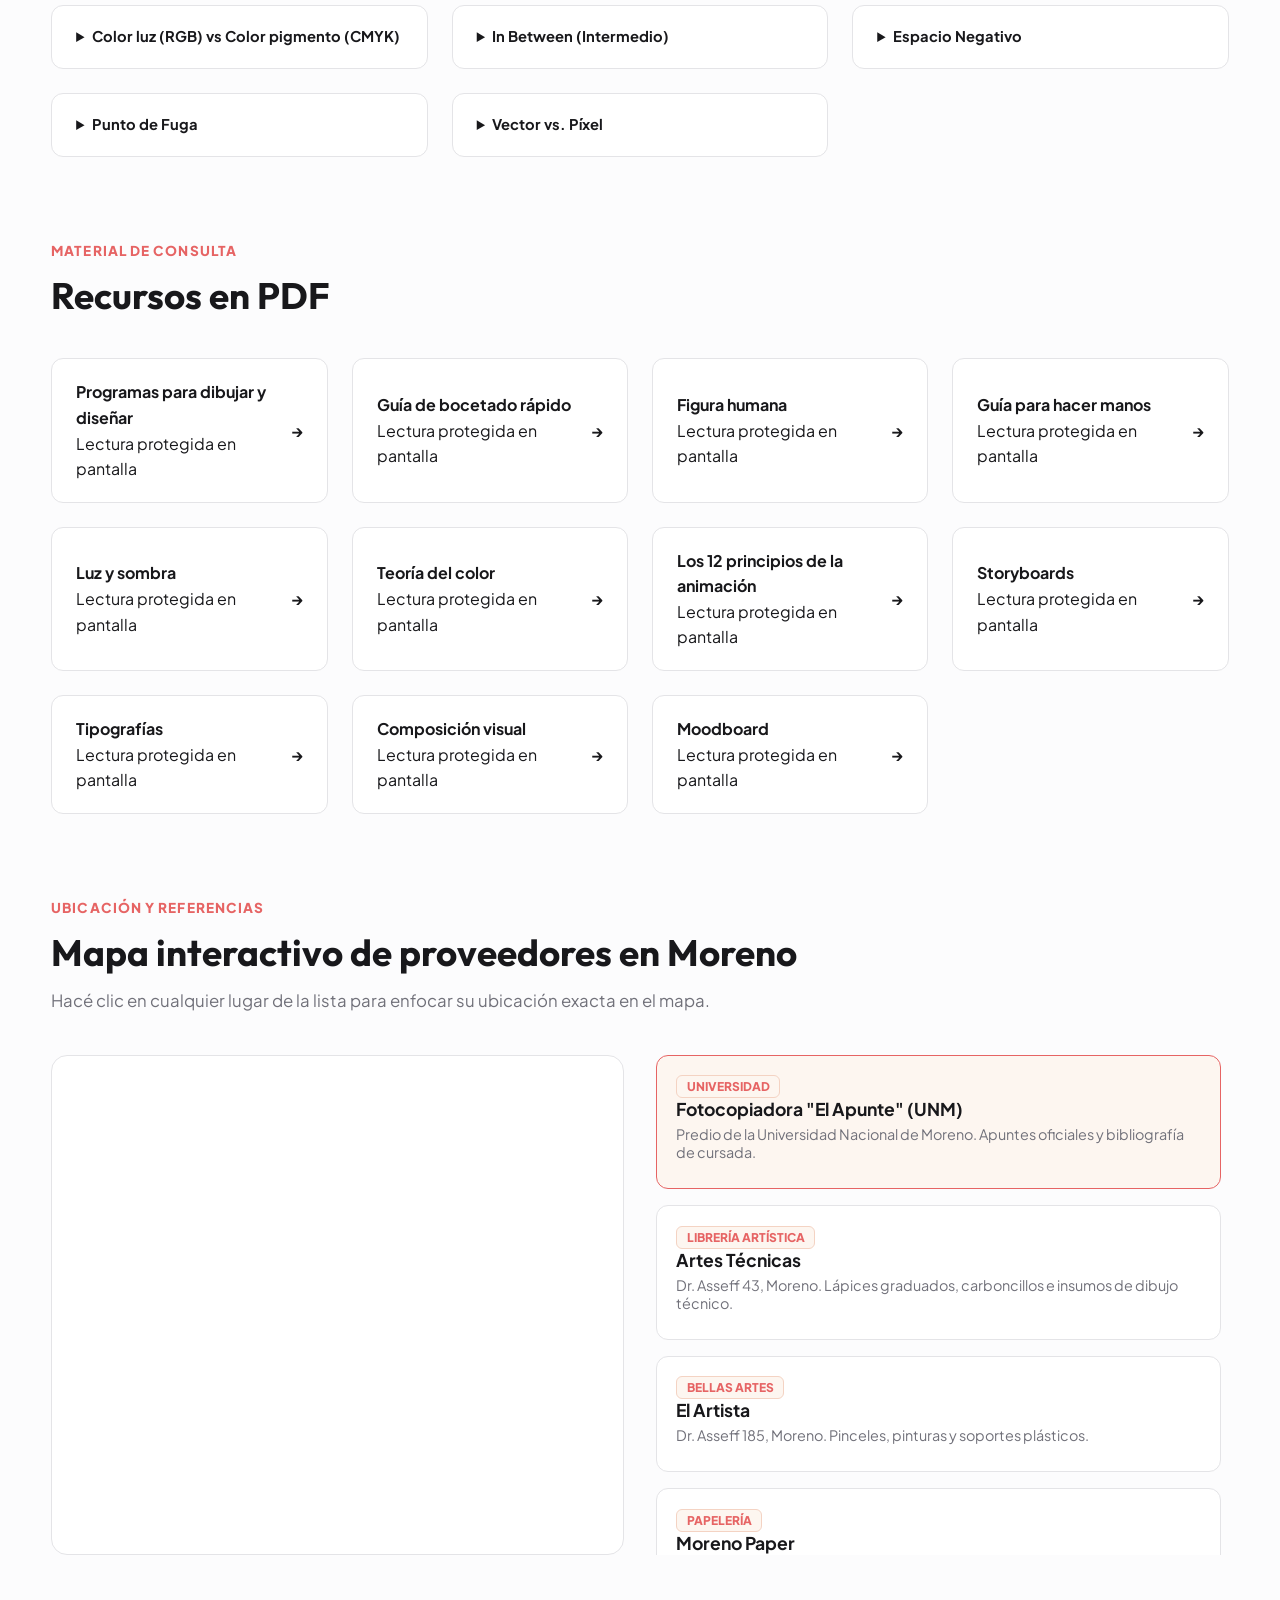
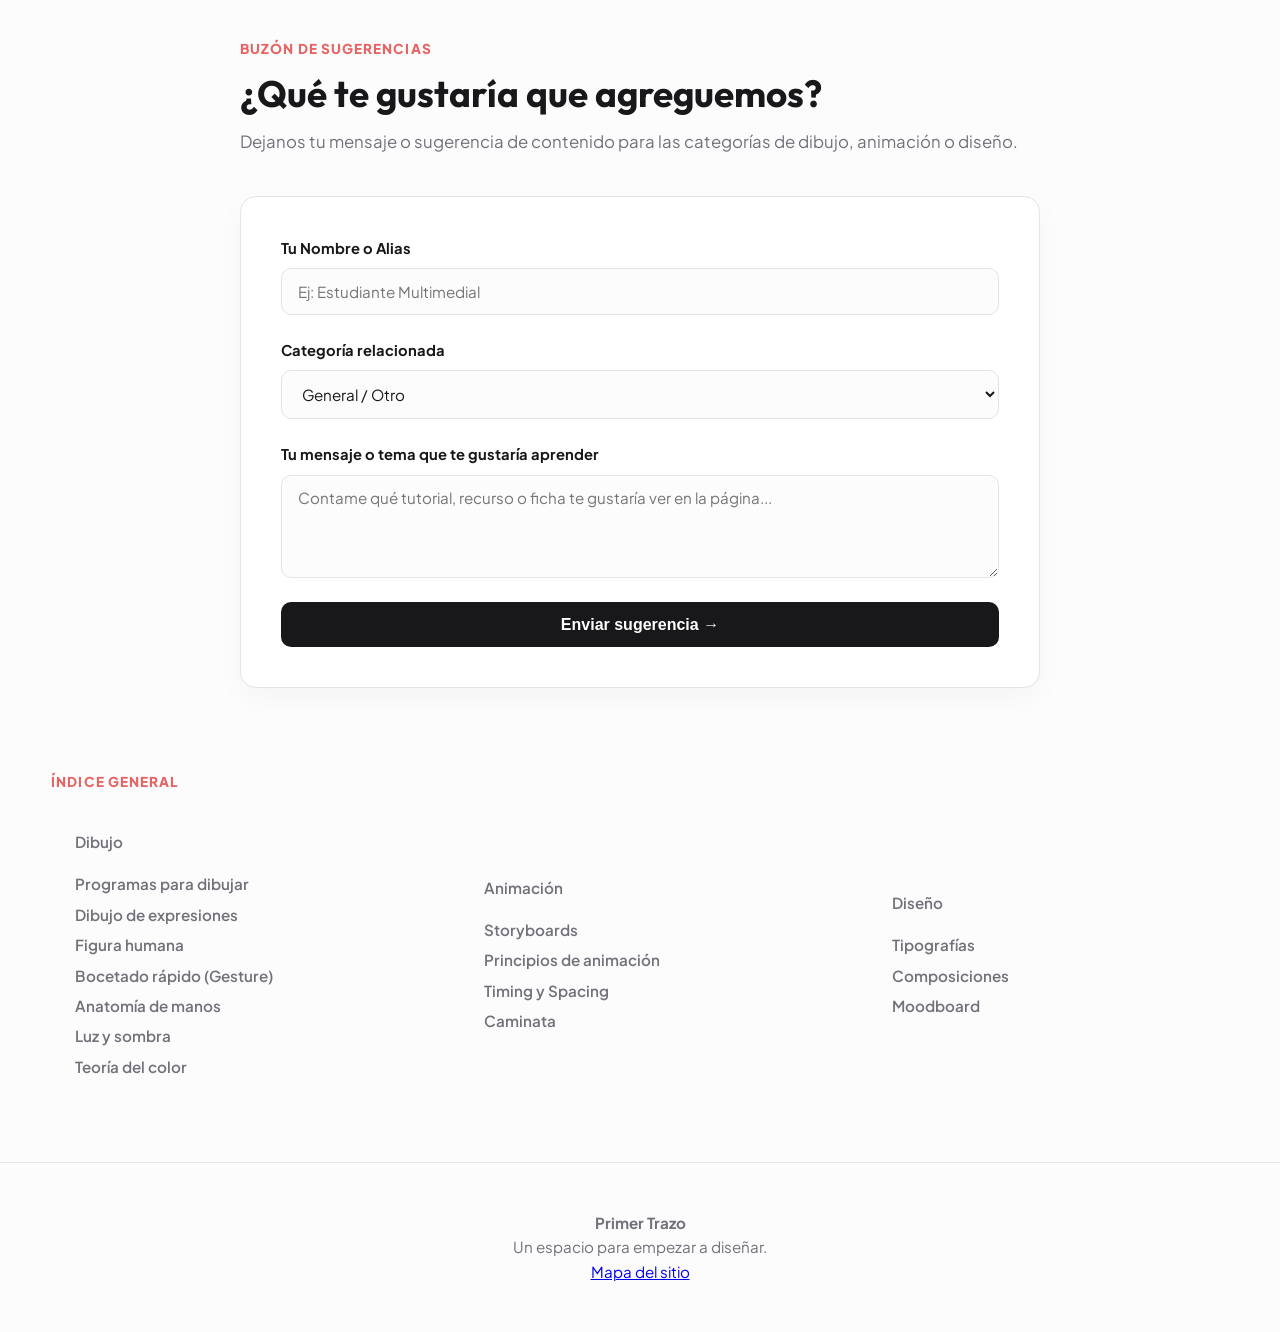
==== commit 753e15e7: "Add files via upload" ====
--- a/index.html
+++ b/index.html
@@ -174,64 +174,79 @@
         font-size: 1.2rem;
       }
       .menu-toggle-btn {
-        display: block;
+        display: block !important;
       }
       .search-bar-container {
-        width: 100%;
-        max-width: 100%;
+        width: 100% !important;
+        max-width: 100% !important;
         order: 3;
         margin-top: 0.6rem;
       }
-      /* Menú estilo app / e-commerce compacto y limpio */
-      nav {
-        display: none;
-        position: absolute;
-        top: 100%;
-        right: 0;
-        width: 220px;
-        background: var(--superficie);
-        border: 1px solid var(--borde);
-        box-shadow: 0 10px 25px rgba(0,0,0,0.15);
-        flex-direction: column;
-        align-items: stretch;
-        padding: 0.4rem 0;
-        z-index: 1000;
-        border-radius: 0 0 0 12px;
-      }
-      nav.nav-active {
-        display: flex;
-      }
-      nav a {
-        font-size: 0.9rem;
-        padding: 0.6rem 1rem;
-        width: 100%;
-        text-align: left;
-        border-bottom: 1px solid var(--borde);
-        display: flex;
-        justify-content: space-between;
-        align-items: center;
-        color: var(--texto);
-        text-decoration: none;
-      }
-      nav a::after {
-        content: '›';
-        font-size: 1rem;
-        color: var(--texto-suave);
-        font-weight: 300;
-      }
-      nav a:last-of-type {
-        border-bottom: none;
-      }
-      #theme-toggle {
-        margin: 0.6rem 1rem 0.2rem 1rem;
-        align-self: center;
-        width: calc(100% - 2rem);
-        padding: 0.4rem;
-        font-size: 0.85rem;
-        border-radius: 6px;
-        border: 1px solid var(--borde);
-        background: var(--dibujo-bg);
-      }
+      
+      /* MENÚ EN CUADRÍCULA ESTILO TARJETITAS (2 Columnas lado a lado en celular) */
+      header nav#main-nav {
+        display: none !important;
+        position: absolute !important;
+        top: 100% !important;
+        right: 10px !important;
+        width: 280px !important;
+        background: var(--superficie, #ffffff) !important;
+        border: 1px solid var(--borde, #ccc) !important;
+        box-shadow: 0 10px 25px rgba(0,0,0,0.15) !important;
+        grid-template-columns: repeat(2, 1fr) !important;
+        gap: 8px !important;
+        padding: 12px !important;
+        z-index: 1000 !important;
+        border-radius: 12px !important;
+        box-sizing: border-box !important;
+      }
+      
+      header nav#main-nav.nav-active {
+        display: grid !important;
+      }
+
+      header nav#main-nav a {
+        background: var(--dibujo-bg, #f9f9f9) !important;
+        border: 1px solid var(--borde, #e0e0e0) !important;
+        border-radius: 10px !important;
+        font-size: 0.78rem !important;
+        font-weight: 600 !important;
+        padding: 14px 8px !important;
+        text-align: center !important;
+        display: flex !important;
+        flex-direction: column !important;
+        justify-content: center !important;
+        align-items: center !important;
+        color: var(--texto, #333) !important;
+        text-decoration: none !important;
+        height: auto !important;
+        margin-left: 0 !important; /* Limpia el margen heredado de PC */
+      }
+
+      header nav#main-nav a::after {
+        display: none !important;
+      }
+
+      header nav#main-nav a:hover {
+        border-color: var(--dibujo-main, #ff5722) !important;
+        transform: translateY(-2px);
+      }
+
+      /* Botón de tema abajo abarcando ambas columnas */
+      header nav#main-nav button#theme-toggle {
+        grid-column: span 2 !important;
+        margin: 4px 0 0 0 !important;
+        width: 100% !important;
+        padding: 10px !important;
+        font-size: 0.8rem !important;
+        border-radius: 8px !important;
+        border: 1px solid var(--borde, #ccc) !important;
+        background: var(--superficie, #fff) !important;
+        color: var(--texto, #333) !important;
+        cursor: pointer !important;
+        display: block !important;
+      }
+
       .hero {
         flex-direction: column;
         text-align: center;
@@ -295,6 +310,7 @@
       <div id="search-suggestions" class="search-suggestions-dropdown"></div>
     </div>
 
+    <!-- Menú Principal en Cuadrícula tipo Catálogo para Móvil -->
     <nav id="main-nav" aria-label="Navegación principal">
       <a href="#inicio">Inicio</a>
       <a href="#aprender">Aprender</a>
@@ -303,7 +319,7 @@
       <a href="#recursos">Recursos</a>
       <a href="#proveedores">Proveedores y Mapa</a>
       <a href="#contacto">Contacto</a>
-      <button id="theme-toggle" class="btn-theme" title="Cambiar Tema">⚫ Tema</button>
+      <button id="theme-toggle" class="btn-theme" title="Cambiar Tema">Tema</button>
     </nav>
   </header>
 
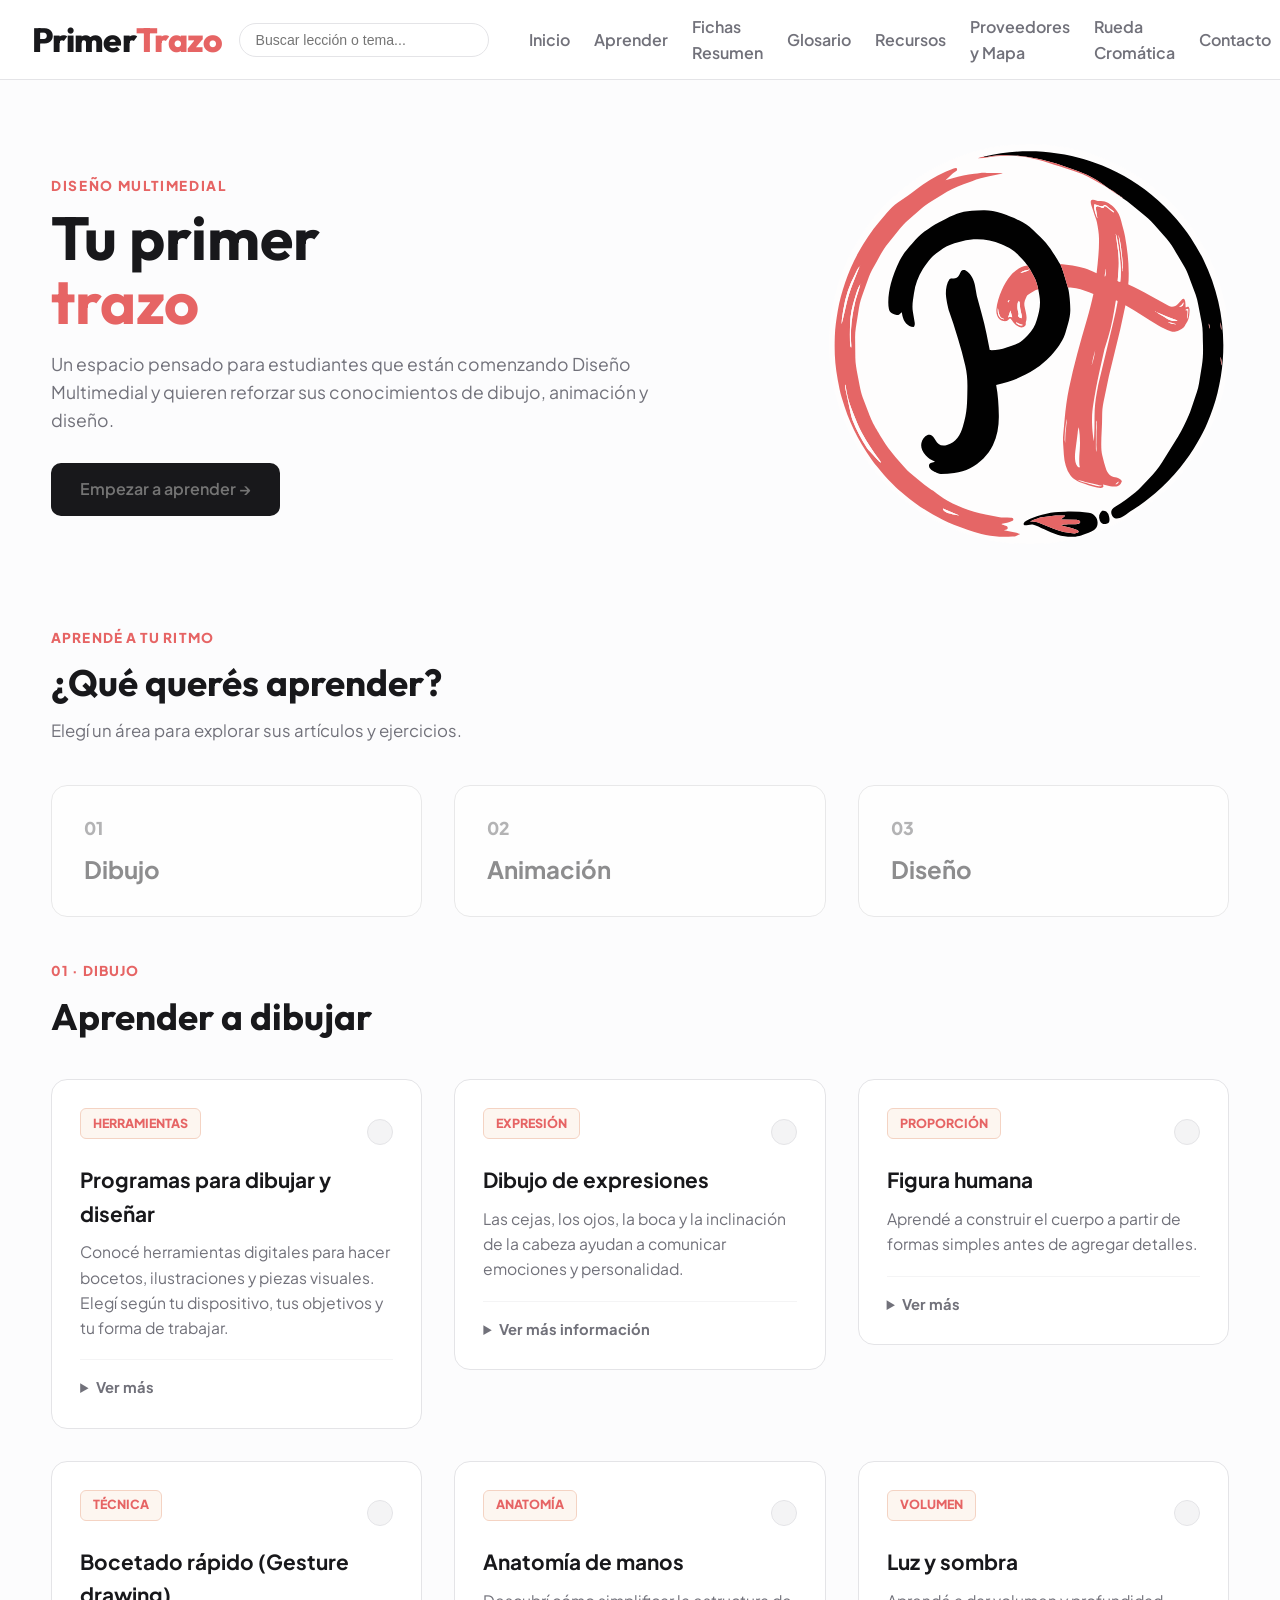
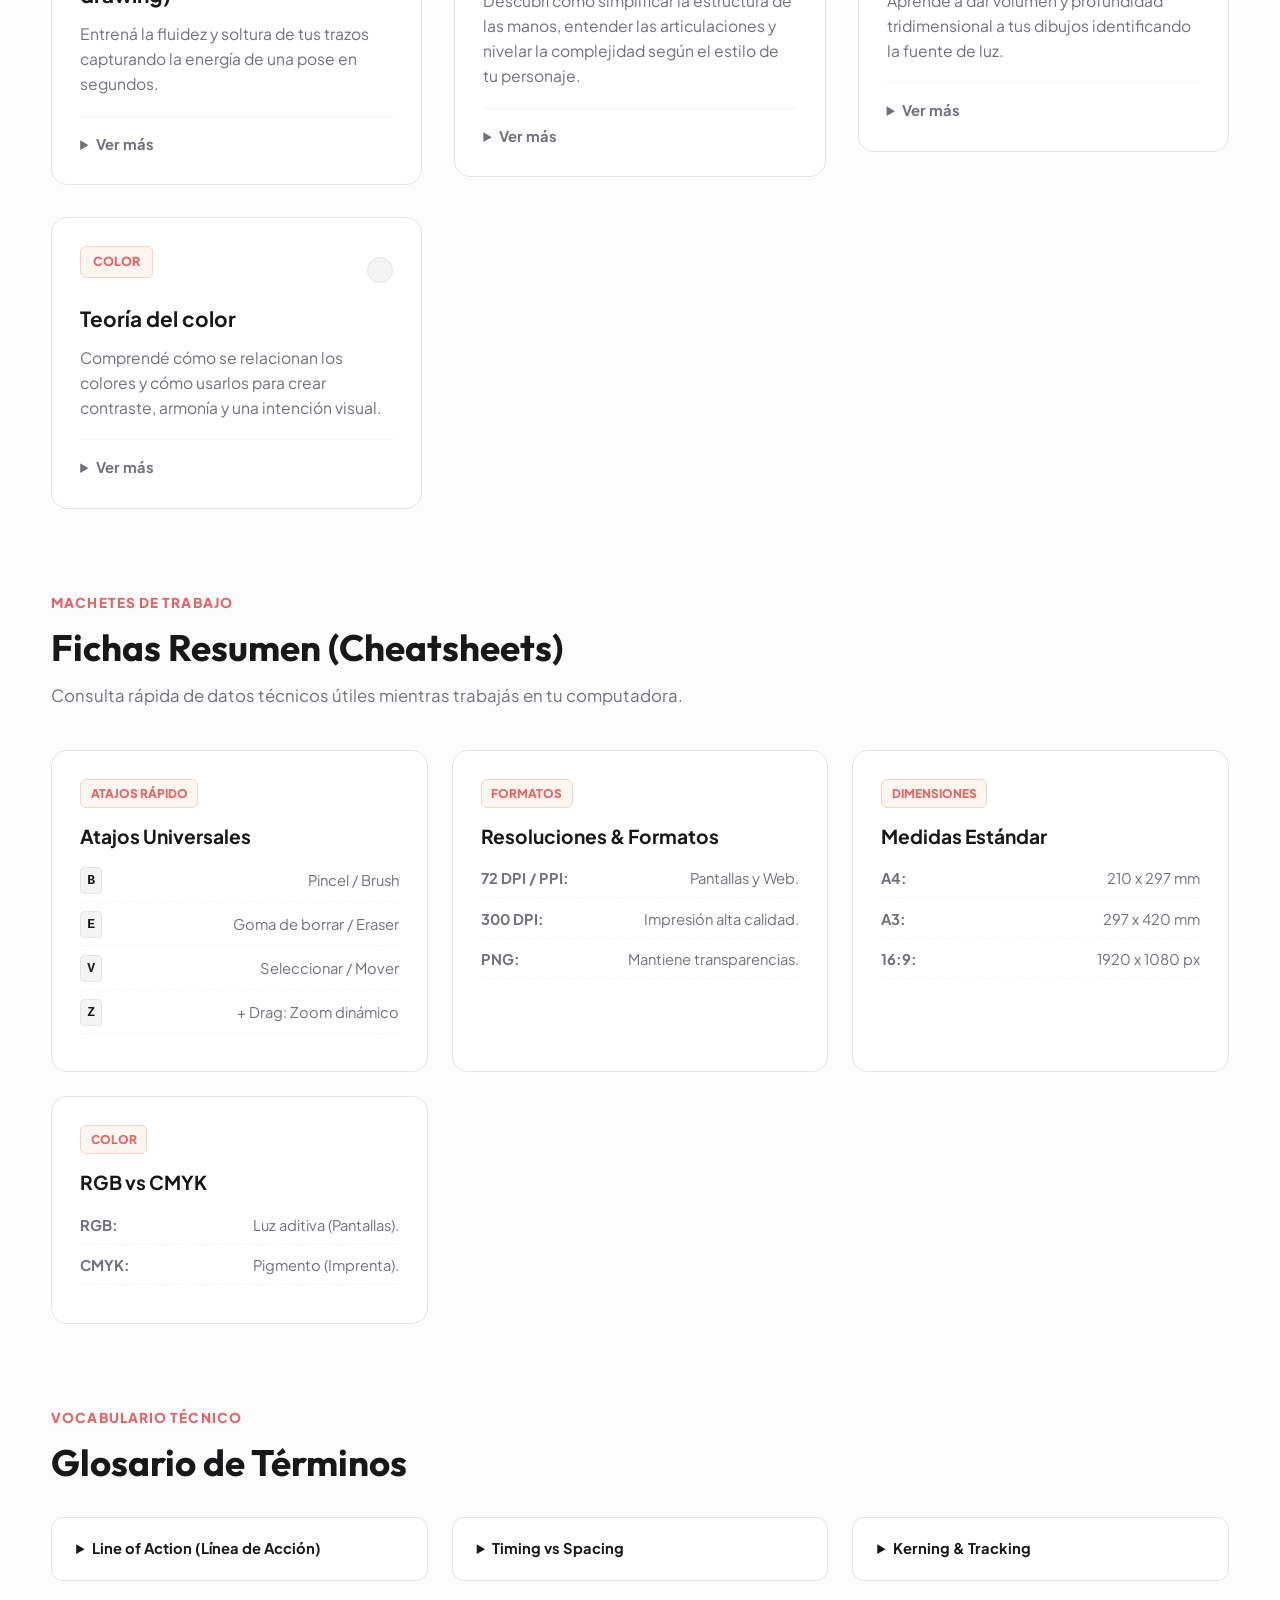
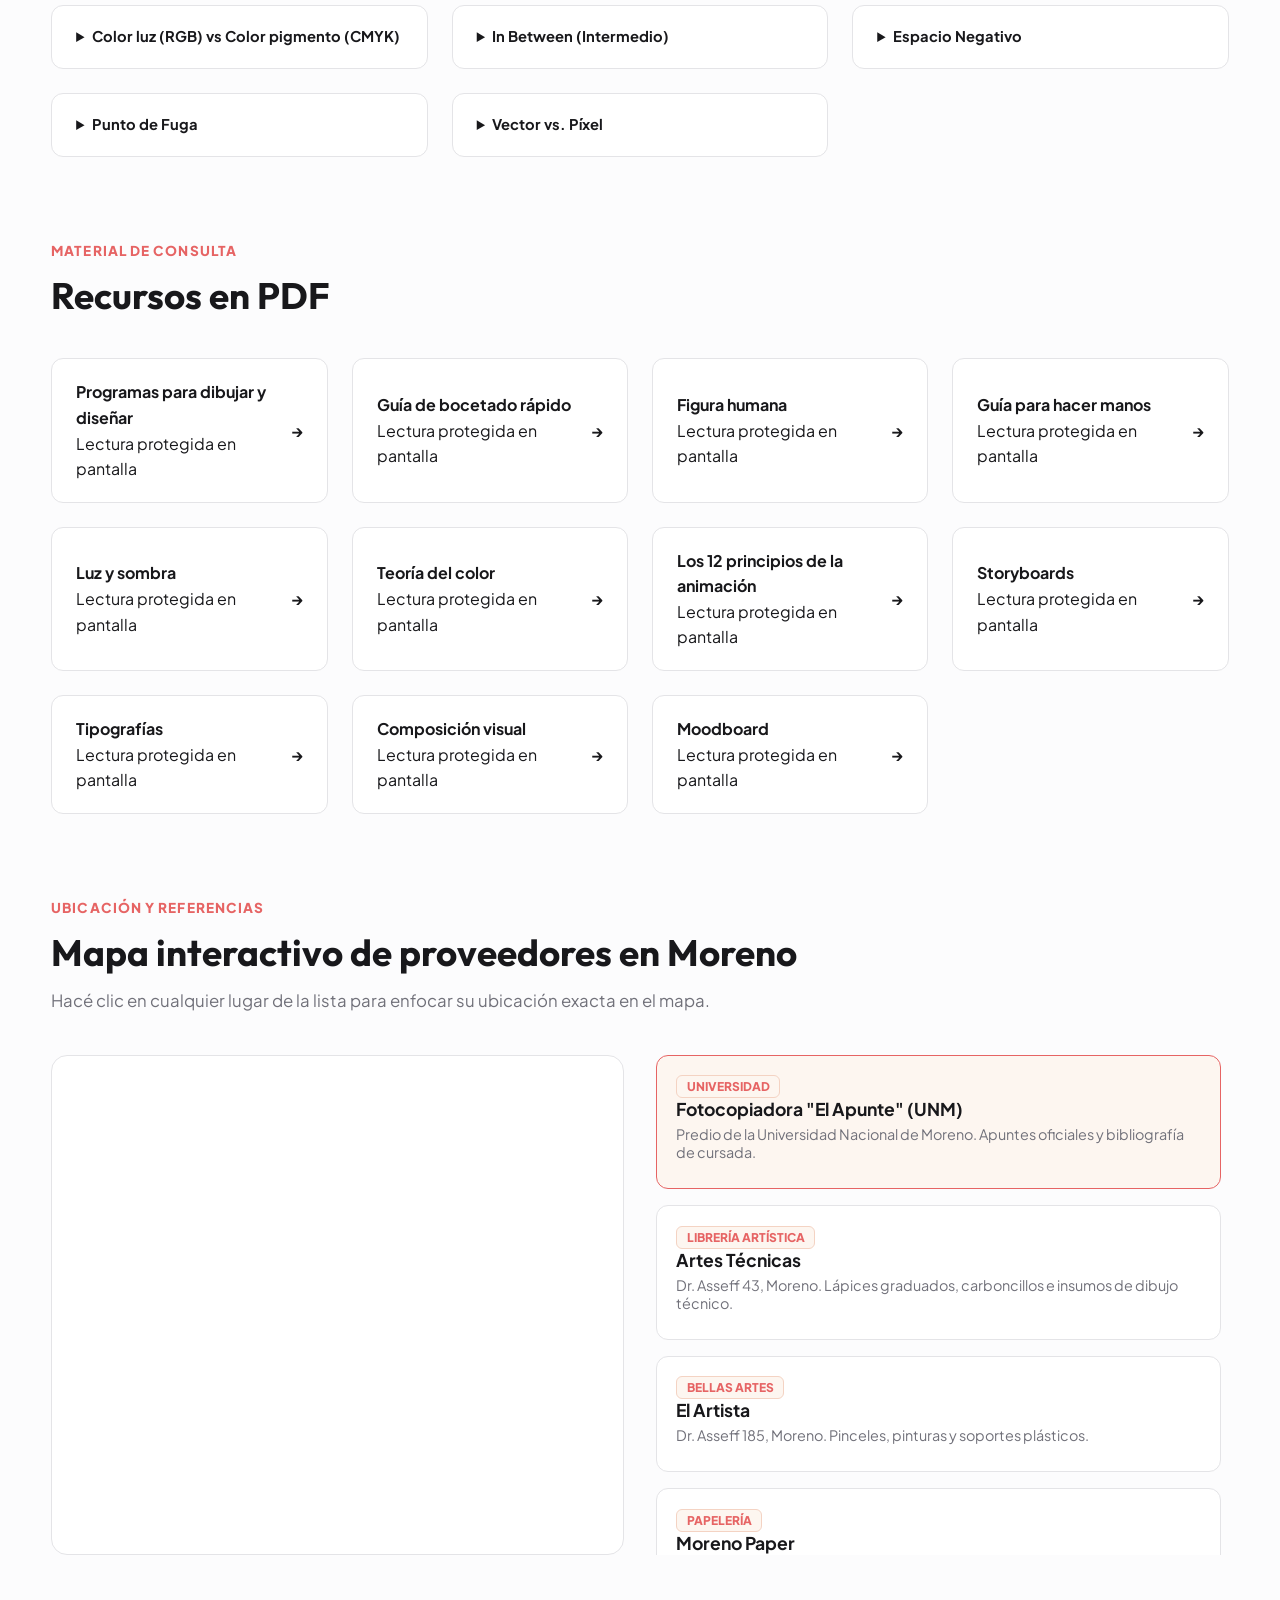
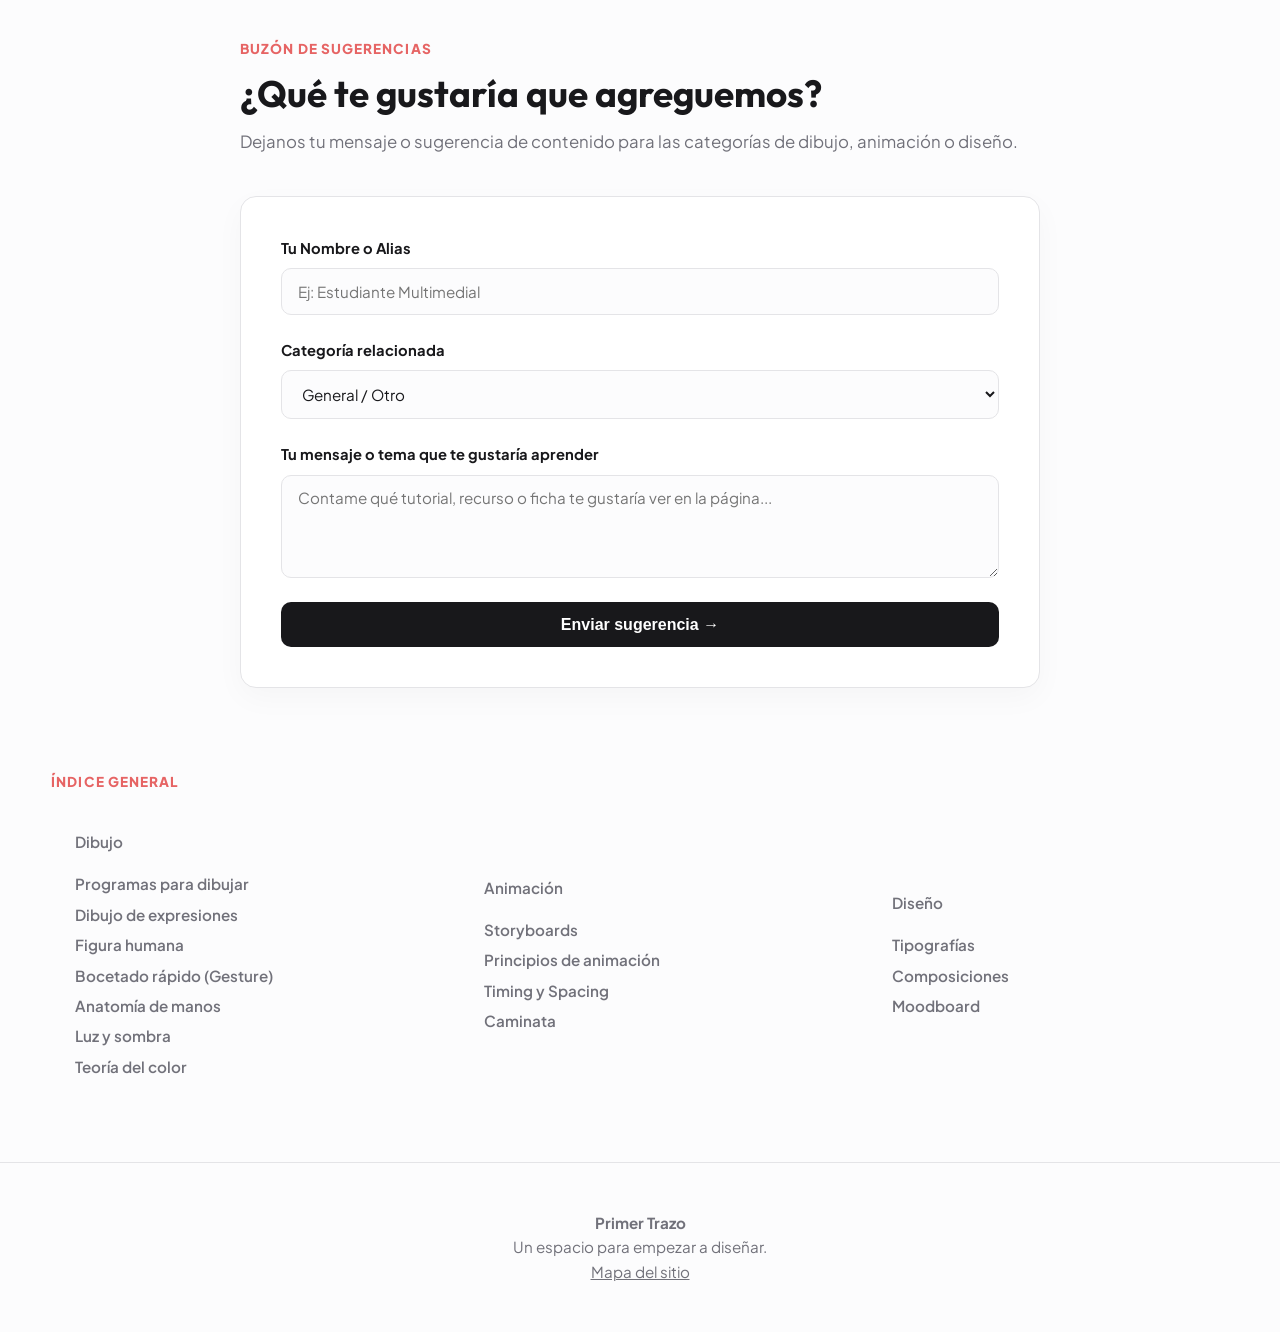
==== commit b08ce6d2: "Add files via upload" ====
--- a/index.html
+++ b/index.html
@@ -318,6 +318,7 @@
       <a href="#glosario">Glosario</a>
       <a href="#recursos">Recursos</a>
       <a href="#proveedores">Proveedores y Mapa</a>
+      <a href="ruleta.html" target="_blank" >Rueda Cromática</a>
       <a href="#contacto">Contacto</a>
       <button id="theme-toggle" class="btn-theme" title="Cambiar Tema">Tema</button>
     </nav>
@@ -566,6 +567,7 @@
                 <li>Paletas limitadas para mantener unidad.</li>
               </ul>
               <button aria-label="Abrir PDF de Teoría del color" class="pdf-button" data-pdf="pdf/teoria-del-color.pdf" data-titulo="Teoría del color">Ver PDF →</button>
+              <button class="btn-ruleta"><a href="ruleta.html" target="_blank" >Rueda Cromática</a></button>
             </details>
           </article>
         </div>
--- a/css/estilo.css
+++ b/css/estilo.css
@@ -1,1024 +1,1050 @@
-@import url('https://fonts.googleapis.com/css2?family=Plus+Jakarta+Sans:wght@400;500;600;700;800&family=Outfit:wght@400;500;600;700&display=swap');
-
-:root {
-  --fondo: #fcfcfd;
-  --superficie: #ffffff;
-  --texto: #18181b;
-  --texto-suave: #71717a;
-  --borde: #e4e4e7;
-  --borde-suave: #f4f4f5;
-
-  /* Dibujo (Terracota) */
-  --dibujo-main: #e66464;
-  --dibujo-bg: #fdf6f0;
-  --dibujo-borde: #f4d3c3;
-
-  /* Animación (Violeta) */
-  --animacion-main: #5b46e5;
-  --animacion-bg: #f4f2ff;
-  --animacion-borde: #d1cbfa;
-
-  /* Diseño (Verde) */
-  --diseno-main: #0e9f6e;
-  --diseno-bg: #f0fdf4;
-  --diseno-borde: #bbf7d0;
-
-  --foco-color: var(--dibujo-main);
-  --foco-bg: var(--dibujo-bg);
-}
-
-/* --- MODO OSCURO (DARK MODE) --- */
-body.dark-theme {
-  --fondo: #131313;
-  --superficie: #1e293b;
-  --texto: #f8fafc;
-  --texto-suave: #94a3b8;
-  --borde: #334155;
-  --borde-suave: #1e293b;
-
-  --dibujo-bg: #2d1810;
-  --animacion-bg: #1e1b4b;
-  --diseno-bg: #064e3b;
-}
-
-*, *::before, *::after {
-  box-sizing: border-box;
-  margin: 0;
-  padding: 0;
-}
-
-html {
-  scroll-behavior: smooth;
-}
-
-body {
-  font-family: 'Plus Jakarta Sans', -apple-system, BlinkMacSystemFont, sans-serif;
-  background-color: var(--fondo);
-  color: var(--texto);
-  line-height: 1.6;
-  transition: background-color 0.3s, color 0.3s;
-}
-
-/* Header & Nav */
-header {
-  position: sticky;
-  top: 0;
-  z-index: 100;
-  display: flex;
-  justify-content: space-between;
-  align-items: center;
-  padding: 1.2rem 4%;
-  background-color: rgba(255, 255, 255, 0.95);
-  backdrop-filter: blur(8px);
-  border-bottom: 1px solid var(--borde);
-  gap: 1rem;
-}
-
-body.dark-theme header {
-  background-color: rgba(19, 19, 19, 0.95);
-}
-
-.logo {
-  font-family: 'Outfit', sans-serif;
-  font-size: 2.1rem;
-  font-weight: 800;
-  letter-spacing: -0.02em;
-}
-
-.logo span {
-  color: var(--dibujo-main);
-}
-
-/* --- BARRA DE BÚSQUEDA Y MENÚ DESPLEGABLE (AUTOCOMPLETE) --- */
-.search-bar-container {
-  position: relative;
-}
-
-.search-bar-container input {
-  padding: 0.5rem 1rem;
-  border-radius: 20px;
-  border: 1px solid var(--borde);
-  background: var(--superficie);
-  color: var(--texto);
-  width: 250px;
-  font-size: 0.88rem;
-  outline: none;
-  transition: all 0.3s;
-}
-
-.search-bar-container input:focus {
-  border-color: var(--dibujo-main);
-  box-shadow: 0 0 0 3px rgba(217, 107, 67, 0.15);
-  width: 300px;
-}
-
-.search-suggestions-dropdown {
-  position: absolute;
-  top: calc(100% + 6px);
-  left: 0;
-  width: 100%;
-  background: var(--superficie);
-  border: 1px solid var(--borde);
-  border-radius: 12px;
-  box-shadow: 0 10px 25px rgba(0, 0, 0, 0.1);
-  display: none;
-  z-index: 1000;
-  max-height: 250px;
-  overflow-y: auto;
-}
-
-.suggestion-item {
-  padding: 0.6rem 1rem;
-  font-size: 0.88rem;
-  color: var(--texto);
-  cursor: pointer;
-  border-bottom: 1px solid var(--borde-suave);
-  transition: background-color 0.2s;
-}
-
-.suggestion-item:last-child {
-  border-bottom: none;
-}
-
-.suggestion-item:hover {
-  background-color: var(--dibujo-bg);
-  color: var(--dibujo-main);
-}
-
-/* Botón de Modo Oscuro */
-.btn-theme {
-  background: var(--borde-suave);
-  color: #ffffff;
-  border: 1px solid var(--borde);
-  font-size: 1rem;
-  padding: 0.3rem 0.6rem;
-  border-radius: 8px;
-  cursor: pointer;
-  margin-left: 1rem;
-  transition: transform 0.2s;
-}
-
-.btn-theme:hover {
-  transform: scale(1.1);
-}
-
-nav {
-  display: flex;
-  align-items: center;
-}
-
-nav a {
-  margin-left: 1.5rem;
-  text-decoration: none;
-  color: var(--texto-suave);
-  font-weight: 600;
-  transition: color 0.2s;
-}
-
-nav a:hover {
-  color: var(--texto);
-}
-
-/* Hero Section */
-.hero {
-  display: flex;
-  justify-content: flex-start;
-  align-items: center;
-  gap: 3rem;
-  max-width: 1300px;
-  width: 92%;
-  margin: 4rem auto;
-}
-
-.hero-text {
-  flex: 1;
-}
-
-.logo-inicio {
-  width: 400px;
-  height: auto;
-  object-fit: contain;
-  flex-shrink: 0;
-}
-
-.hero-text small {
-  color: var(--dibujo-main);
-  text-transform: uppercase;
-  letter-spacing: 0.12em;
-  font-weight: 800;
-  font-size: 0.85rem;
-}
-
-.hero-text h1 {
-  font-family: 'Outfit', sans-serif;
-  font-size: 3.8rem;
-  line-height: 1.05;
-  margin: 0.5rem 0 1rem;
-}
-
-.hero-text h1 span {
-  color: var(--dibujo-main);
-}
-
-.hero-text p {
-  color: var(--texto-suave);
-  font-size: 1.1rem;
-  max-width: 650px;
-  margin-bottom: 1.8rem;
-}
-
-.button {
-  display: inline-block;
-  padding: 0.85rem 1.8rem;
-  background-color: var(--texto);
-  color: #747474;
-  text-decoration: none;
-  border-radius: 10px;
-  font-weight: 600;
-  font-size: 1rem;
-  transition: opacity 0.2s;
-}
-
-.button:hover {
-  opacity: 0.9;
-}
-
-/* Categorías & Cards Interactivas */
-#aprender {
-  max-width: 1300px;
-  width: 92%;
-  margin: 5rem auto 2.5rem;
-}
-
-.section-title small {
-  color: var(--foco-color);
-  font-weight: 800;
-  text-transform: uppercase;
-  letter-spacing: 0.08em;
-  font-size: 0.85rem;
-}
-
-.section-title h2 {
-  font-family: 'Outfit', sans-serif;
-  font-size: 2.3rem;
-  margin: 0.3rem 0;
-}
-
-.intro-copy {
-  color: var(--texto-suave);
-  font-size: 1.05rem;
-  margin-bottom: 2.5rem;
-}
-
-.cards {
-  display: grid;
-  grid-template-columns: repeat(3, 1fr);
-  gap: 2rem;
-  align-items: start;
-}
-
-@media (max-width: 900px) {
-  .hero {
-    flex-direction: column;
-    align-items: flex-start;
-  }
-  
-  .cards {
-    grid-template-columns: 1fr;
-  }
-}
-
-.card {
-  background: var(--superficie);
-  border: 1px solid var(--borde);
-  border-radius: 16px;
-  padding: 1.75rem 2rem;
-  transition: all 0.35s cubic-bezier(0.16, 1, 0.3, 1);
-  display: flex;
-  flex-direction: column;
-  cursor: pointer;
-  filter: grayscale(0.85);
-  opacity: 0.8;
-}
-
-.card-number {
-  font-weight: 800;
-  font-size: 1.1rem;
-  margin-bottom: 0.5rem;
-  color: #a1a1aa;
-  transition: color 0.3s;
-}
-
-.card h3 {
-  font-size: 1.5rem;
-  color: var(--texto-suave);
-  transition: color 0.3s;
-}
-
-.card-expandable {
-  max-height: 0;
-  opacity: 0;
-  overflow: hidden;
-  transition: max-height 0.4s ease, opacity 0.3s ease, margin-top 0.3s ease;
-  margin-top: 0;
-}
-
-.card:hover,
-.card.active {
-  filter: grayscale(0);
-  opacity: 1;
-  background: var(--superficie);
-  box-shadow: 0 10px 30px rgba(0, 0, 0, 0.05);
-}
-
-.card:hover .card-expandable,
-.card.active .card-expandable {
-  max-height: 180px;
-  opacity: 1;
-  margin-top: 1rem;
-}
-
-.card[data-category="dibujo"]:hover,
-.card[data-category="dibujo"].active {
-  border-color: var(--dibujo-main);
-  background: var(--dibujo-bg);
-}
-
-.card[data-category="dibujo"]:hover .card-number,
-.card[data-category="dibujo"].active .card-number {
-  color: var(--dibujo-main);
-}
-
-.card[data-category="dibujo"]:hover h3,
-.card[data-category="dibujo"].active h3 {
-  color: var(--texto);
-}
-
-.card[data-category="animacion"]:hover,
-.card[data-category="animacion"].active {
-  border-color: var(--animacion-main);
-  background: var(--animacion-bg);
-}
-
-.card[data-category="animacion"]:hover .card-number,
-.card[data-category="animacion"].active .card-number {
-  color: var(--animacion-main);
-}
-
-.card[data-category="animacion"]:hover h3,
-.card[data-category="animacion"].active h3 {
-  color: var(--texto);
-}
-
-.card[data-category="diseno"]:hover,
-.card[data-category="diseno"].active {
-  border-color: var(--diseno-main);
-  background: var(--diseno-bg);
-}
-
-.card[data-category="diseno"]:hover .card-number,
-.card[data-category="diseno"].active .card-number {
-  color: var(--diseno-main);
-}
-
-.card[data-category="diseno"]:hover h3,
-.card[data-category="diseno"].active h3 {
-  color: var(--texto);
-}
-
-.card-expandable p {
-  color: var(--texto-suave);
-  font-size: 0.98rem;
-  margin-bottom: 1.2rem;
-}
-
-.tab-link {
-  text-decoration: none;
-  font-weight: 700;
-  font-size: 0.95rem;
-  display: inline-block;
-}
-
-.card[data-category="dibujo"] .tab-link { color: var(--dibujo-main); }
-.card[data-category="animacion"] .tab-link { color: var(--animacion-main); }
-.card[data-category="diseno"] .tab-link { color: var(--diseno-main); }
-
-/* Artículos */
-.articulos-container {
-  max-width: 1300px;
-  width: 92%;
-  margin: 0 auto 5rem;
-}
-
-.article-library {
-  display: none;
-  scroll-margin-top: 100px;
-}
-
-.article-library.active {
-  display: block;
-}
-
-.article-grid {
-  display: grid;
-  grid-template-columns: repeat(auto-fill, minmax(360px, 1fr));
-  gap: 2rem;
-  margin-top: 2rem;
-  align-items: start;
-}
-
-.lesson-card {
-  background: var(--superficie);
-  border: 1px solid var(--borde);
-  border-radius: 16px;
-  padding: 1.75rem;
-  transition: all 0.35s cubic-bezier(0.16, 1, 0.3, 1);
-  display: flex;
-  flex-direction: column;
-  position: relative;
-  overflow: hidden;
-}
-
-.lesson-header {
-  display: flex;
-  justify-content: space-between;
-  align-items: center;
-  margin-bottom: 0.5rem;
-}
-
-.btn-check-complete {
-  width: 26px;
-  height: 26px;
-  border-radius: 50%;
-  border: 1px solid var(--borde);
-  background: var(--borde-suave);
-  color: transparent;
-  cursor: pointer;
-  font-weight: bold;
-  font-size: 0.8rem;
-  transition: all 0.2s;
-}
-
-.btn-check-complete.completed {
-  background: #10b981;
-  color: white;
-  border-color: #10b981;
-}
-
-.article-library[data-category="dibujo"] .lesson-card:hover {
-  transform: translateY(-6px);
-  box-shadow: 0 16px 32px rgba(217, 107, 67, 0.15);
-  border-color: var(--dibujo-main);
-  background: linear-gradient(to bottom, var(--superficie) 85%, var(--dibujo-bg) 100%);
-}
-
-.article-library[data-category="animacion"] .lesson-card:hover {
-  transform: translateY(-6px);
-  box-shadow: 0 16px 32px rgba(91, 70, 229, 0.15);
-  border-color: var(--animacion-main);
-  background: linear-gradient(to bottom, var(--superficie) 85%, var(--animacion-bg) 100%);
-}
-
-.article-library[data-category="diseno"] .lesson-card:hover {
-  transform: translateY(-6px);
-  box-shadow: 0 16px 32px rgba(14, 159, 110, 0.15);
-  border-color: var(--diseno-main);
-  background: linear-gradient(to bottom, var(--superficie) 85%, var(--diseno-bg) 100%);
-}
-
-.lesson-tag {
-  display: inline-block;
-  align-self: flex-start;
-  padding: 0.3rem 0.75rem;
-  border-radius: 6px;
-  font-size: 0.78rem;
-  font-weight: 800;
-  text-transform: uppercase;
-  margin-bottom: 1rem;
-  transition: all 0.3s ease;
-}
-
-.article-library[data-category="dibujo"] .lesson-tag {
-  background: var(--dibujo-bg);
-  color: var(--dibujo-main);
-  border: 1px solid var(--dibujo-borde);
-}
-
-.article-library[data-category="animacion"] .lesson-tag {
-  background: var(--animacion-bg);
-  color: var(--animacion-main);
-  border: 1px solid var(--animacion-borde);
-}
-
-.article-library[data-category="diseno"] .lesson-tag {
-  background: var(--diseno-bg);
-  color: var(--diseno-main);
-  border: 1px solid var(--diseno-borde);
-}
-
-.article-library[data-category="dibujo"] .lesson-card:hover .lesson-tag {
-  background: var(--dibujo-main);
-  color: #ffffff;
-  border-color: var(--dibujo-main);
-}
-
-.article-library[data-category="animacion"] .lesson-card:hover .lesson-tag {
-  background: var(--animacion-main);
-  color: #ffffff;
-  border-color: var(--animacion-main);
-}
-
-.article-library[data-category="diseno"] .lesson-card:hover .lesson-tag {
-  background: var(--diseno-main);
-  color: #ffffff;
-  border-color: var(--diseno-main);
-}
-
-.lesson-card h3 {
-  font-size: 1.3rem;
-  margin-bottom: 0.6rem;
-  transition: color 0.3s ease;
-}
-
-.article-library[data-category="dibujo"] .lesson-card:hover h3 { color: var(--dibujo-main); }
-.article-library[data-category="animacion"] .lesson-card:hover h3 { color: var(--animacion-main); }
-.article-library[data-category="diseno"] .lesson-card:hover h3 { color: var(--diseno-main); }
-
-.lesson-card p {
-  color: var(--texto-suave);
-  font-size: 0.98rem;
-  margin-bottom: 1.2rem;
-}
-
-details {
-  border-top: 1px solid var(--borde-suave);
-  padding-top: 1rem;
-  font-size: 0.92rem;
-}
-
-summary {
-  cursor: pointer;
-  font-weight: 700;
-  color: var(--texto-suave);
-  user-select: none;
-  transition: color 0.2s;
-}
-
-summary:hover {
-  color: var(--texto);
-}
-
-details[open] summary .closed { display: none; }
-details:not([open]) summary .opened { display: none; }
-
-details ul {
-  margin: 1rem 0 1rem 1.4rem;
-  color: var(--texto-suave);
-}
-
-.info-block {
-  margin-top: 1rem;
-  padding-top: 0.8rem;
-  border-top: 1px solid var(--borde-suave);
-}
-
-.info-block h4 {
-  font-size: 0.95rem;
-  font-weight: 700;
-  color: var(--texto);
-  margin-bottom: 0.4rem;
-}
-
-.info-block p {
-  font-size: 0.88rem;
-  color: var(--texto-suave);
-  margin-bottom: 0.5rem;
-}
-
-.info-block ul {
-  margin: 0.4rem 0 0.8rem 1.2rem;
-  font-size: 0.88rem;
-}
-
-.pdf-button, .ver-imagen {
-  display: inline-block;
-  margin-top: 0.75rem;
-  margin-right: 0.4rem;
-  padding: 0.5rem 1rem;
-  border-radius: 8px;
-  border: 1px solid var(--borde);
-  background: var(--superficie);
-  font-size: 0.85rem;
-  font-weight: 700;
-  cursor: pointer;
-  text-decoration: none;
-  color: var(--texto);
-  transition: all 0.2s;
-}
-
-.pdf-button:hover, .ver-imagen:hover {
-  background: var(--borde-suave);
-  border-color: var(--texto-suave);
-}
-
-.sugerencias-box {
-  margin-top: 1.2rem;
-  padding-top: 1rem;
-  border-top: 1px dashed var(--borde);
-}
-
-.sugerencias-box small {
-  display: block;
-  font-weight: 700;
-  color: var(--texto-suave);
-  margin-bottom: 0.6rem;
-  font-size: 0.8rem;
-  text-transform: uppercase;
-  letter-spacing: 0.04em;
-}
-
-.sugerencias-links {
-  display: flex;
-  flex-wrap: wrap;
-  gap: 0.5rem;
-}
-
-.sugerencia-btn {
-  display: inline-block;
-  padding: 0.4rem 0.8rem;
-  border-radius: 8px;
-  background: var(--borde-suave);
-  color: var(--texto);
-  text-decoration: none;
-  font-size: 0.82rem;
-  font-weight: 700;
-  transition: all 0.2s;
-  border: 1px solid var(--borde);
-}
-
-.sugerencia-btn:hover {
-  background: var(--superficie);
-  border-color: var(--texto-suave);
-  transform: translateY(-1px);
-}
-
-/* Fichas Resumen (Cheatsheets) */
-.cheatsheets-section {
-  max-width: 1300px;
-  width: 92%;
-  margin: 5rem auto;
-}
-
-.cheatsheets-grid {
-  display: grid;
-  grid-template-columns: repeat(auto-fit, minmax(280px, 1fr));
-  gap: 1.5rem;
-  margin-top: 2rem;
-}
-
-.cheatsheet-card {
-  background: var(--superficie);
-  border: 1px solid var(--borde);
-  border-radius: 16px;
-  padding: 1.75rem;
-  transition: all 0.3s ease;
-  display: flex;
-  flex-direction: column;
-}
-
-.cheatsheet-card:hover {
-  transform: translateY(-4px);
-  border-color: var(--dibujo-main);
-  box-shadow: 0 12px 28px rgba(0, 0, 0, 0.06);
-}
-
-.cheatsheet-tag {
-  display: inline-block;
-  align-self: flex-start;
-  padding: 0.25rem 0.6rem;
-  border-radius: 6px;
-  font-size: 0.75rem;
-  font-weight: 800;
-  text-transform: uppercase;
-  background: var(--dibujo-bg);
-  color: var(--dibujo-main);
-  border: 1px solid var(--dibujo-borde);
-  margin-bottom: 0.8rem;
-}
-
-.cheatsheet-card h3 {
-  font-size: 1.2rem;
-  margin-bottom: 1rem;
-}
-
-.cheatsheet-list {
-  list-style: none;
-  font-size: 0.92rem;
-  color: var(--texto-suave);
-}
-
-.cheatsheet-list li {
-  margin-bottom: 0.6rem;
-  display: flex;
-  align-items: center;
-  justify-content: space-between;
-  border-bottom: 1px dashed var(--borde-suave);
-  padding-bottom: 0.4rem;
-}
-
-kbd {
-  background: var(--borde-suave);
-  border: 1px solid var(--borde);
-  border-radius: 4px;
-  padding: 2px 6px;
-  font-family: monospace;
-  font-size: 0.82rem;
-  color: var(--texto);
-  font-weight: bold;
-}
-
-/* Glosario */
-.glosario-section {
-  max-width: 1300px;
-  width: 92%;
-  margin: 5rem auto;
-}
-
-.glosario-grid {
-  display: grid;
-  grid-template-columns: repeat(auto-fit, minmax(280px, 1fr));
-  gap: 1.5rem;
-  margin-top: 1.5rem;
-}
-
-.glosario-item {
-  background: var(--superficie);
-  border: 1px solid var(--borde);
-  border-radius: 12px;
-  padding: 1.2rem 1.5rem;
-}
-
-.glosario-item summary {
-  font-weight: 700;
-  color: var(--texto);
-}
-
-.glosario-item p {
-  color: var(--texto-suave);
-  font-size: 0.92rem;
-  margin-top: 0.5rem;
-}
-
-/* Recursos & Mapa */
-.resources, #mapa-sitio {
-  max-width: 1300px;
-  width: 92%;
-  margin: 5rem auto;
-}
-
-.resource-list {
-  display: grid;
-  grid-template-columns: repeat(auto-fit, minmax(260px, 1fr));
-  gap: 1.5rem;
-  margin-top: 2rem;
-}
-
-.resource {
-  display: flex;
-  justify-content: space-between;
-  align-items: center;
-  padding: 1.25rem 1.5rem;
-  border: 1px solid var(--borde);
-  border-radius: 12px;
-  text-decoration: none;
-  color: var(--texto);
-  background: var(--superficie);
-  transition: all 0.25s ease;
-}
-
-.resource:hover {
-  border-color: var(--dibujo-main);
-  background: var(--dibujo-bg);
-  transform: translateY(-3px);
-  box-shadow: 0 8px 20px rgba(217, 107, 67, 0.12);
-}
-
-.map-grid {
-  display: grid;
-  grid-template-columns: repeat(3, 1fr);
-  gap: 3rem;
-  margin-top: 2rem;
-}
-
-@media (max-width: 768px) {
-  .map-grid {
-    grid-template-columns: 1fr;
-  }
-}
-
-.map-grid ul {
-  list-style: none;
-  margin-top: 0.75rem;
-}
-
-.map-grid a {
-  color: var(--texto-suave);
-  text-decoration: none;
-  font-size: 0.95rem;
-  line-height: 2;
-  transition: color 0.2s;
-}
-
-.map-grid a:hover {
-  color: var(--dibujo-main);
-}
-
-footer {
-  border-top: 1px solid var(--borde);
-  padding: 3rem;
-  text-align: center;
-  color: var(--texto-suave);
-  font-size: 0.95rem;
-  margin-top: 5rem;
-}
-
-/* --- SECCIÓN CONTACTO Y SUGERENCIAS --- */
-.contacto-section {
-  max-width: 800px;
-  width: 92%;
-  margin: 5rem auto;
-  scroll-margin-top: 100px;
-}
-
-.contacto-container {
-  background: var(--superficie);
-  border: 1px solid var(--borde);
-  border-radius: 16px;
-  padding: 2.5rem;
-  box-shadow: 0 10px 30px rgba(0, 0, 0, 0.03);
-}
-
-.contacto-form {
-  display: flex;
-  flex-direction: column;
-  gap: 1.5rem;
-}
-
-.form-group {
-  display: flex;
-  flex-direction: column;
-  gap: 0.5rem;
-}
-
-.form-group label {
-  font-size: 0.92rem;
-  font-weight: 700;
-  color: var(--texto);
-}
-
-.form-group input,
-.form-group select,
-.form-group textarea {
-  padding: 0.8rem 1rem;
-  border-radius: 10px;
-  border: 1px solid var(--borde);
-  background: var(--fondo);
-  color: var(--texto);
-  font-family: inherit;
-  font-size: 0.95rem;
-  outline: none;
-  transition: all 0.3s;
-}
-
-.form-group input:focus,
-.form-group select:focus,
-.form-group textarea:focus {
-  border-color: var(--dibujo-main);
-  box-shadow: 0 0 0 3px rgba(230, 100, 100, 0.15);
-  background: var(--superficie);
-}
-
-.button-enviar {
-  background-color: var(--texto);
-  color: var(--superficie);
-  border: none;
-  cursor: pointer;
-  text-align: center;
-  transition: opacity 0.2s, transform 0.2s;
-}
-
-.button-enviar:hover {
-  opacity: 0.9;
-  transform: translateY(-2px);
-}
-
-.form-status-msg {
-  font-size: 0.92rem;
-  font-weight: 600;
-  margin-top: 0.5rem;
-  text-align: center;
-}
-
-/* Modales */
-.visor-modal {
-  margin: auto;
-  padding: 2.5rem 2rem 2rem;
-  border-radius: 16px;
-  border: 1px solid var(--borde);
-  max-width: 90vw;
-  max-height: 90vh;
-  box-shadow: 0 20px 40px rgba(0, 0, 0, 0.15);
-  overflow: hidden;
-  background: var(--superficie);
-  color: var(--texto);
-}
-
-/* CORRECCIÓN: Asegurar que los modales <dialog> estén ocultos por defecto */
-.visor-modal:not([open]) {
-  display: none;
-}
-
-.visor-modal::backdrop {
-  background: rgba(0, 0, 0, 0.6);
-  backdrop-filter: blur(4px);
-}
-
-.cerrar-visor {
-  position: absolute;
-  top: 12px;
-  right: 12px;
-  background: none;
-  border: none;
-  font-size: 1.5rem;
-  cursor: pointer;
-  color: var(--texto-suave);
-}
-
-#foto-ampliada {
-  display: block;
-  max-width: 100%;
-  max-height: calc(85vh - 3rem);
-  width: auto;
-  height: auto;
-  object-fit: contain;
-  margin: 0 auto;
-  border-radius: 8px;
-}
-
-.visor-pdf-modal {
-  width: 90vw;
-  height: 90vh;
-  max-width: 1100px;
-  max-height: 850px;
-  padding: 0;
-  display: flex;
-  flex-direction: column;
-  overflow: hidden;
-}
-
-/* CORRECCIÓN ESPECÍFICA PARA EL MODAL PDF */
-.visor-pdf-modal:not([open]) {
-  display: none;
-}
-
-.visor-pdf-header {
-  display: flex;
-  justify-content: space-between;
-  align-items: center;
-  padding: 1rem 1.5rem;
-  background: var(--superficie);
-  border-bottom: 1px solid var(--borde);
-}
-
-.visor-pdf-header h3 {
-  font-size: 1.1rem;
-  font-weight: 700;
-}
-
-.cerrar-pdf {
-  background: none;
-  border: none;
-  font-size: 1.4rem;
-  cursor: pointer;
-  color: var(--texto-suave);
-  transition: color 0.2s;
-}
-
-.cerrar-pdf:hover {
-  color: var(--texto);
-}
-
-.visor-pdf-body-protected {
-  position: relative;
-  flex: 1;
-  width: 100%;
-  height: 100%;
-  background: #525659;
-  overflow: hidden;
-}
-
-.visor-pdf-body-protected iframe {
-  width: 100%;
-  height: 100%;
-  border: none;
-}
+@import url('https://fonts.googleapis.com/css2?family=Plus+Jakarta+Sans:wght@400;500;600;700;800&family=Outfit:wght@400;500;600;700&display=swap');
+
+:root {
+  --fondo: #fcfcfd;
+  --superficie: #ffffff;
+  --texto: #18181b;
+  --texto-suave: #71717a;
+  --borde: #e4e4e7;
+  --borde-suave: #f4f4f5;
+
+  /* Dibujo (Terracota) */
+  --dibujo-main: #e66464;
+  --dibujo-bg: #fdf6f0;
+  --dibujo-borde: #f4d3c3;
+
+  /* Animación (Violeta) */
+  --animacion-main: #5b46e5;
+  --animacion-bg: #f4f2ff;
+  --animacion-borde: #d1cbfa;
+
+  /* Diseño (Verde) */
+  --diseno-main: #0e9f6e;
+  --diseno-bg: #f0fdf4;
+  --diseno-borde: #bbf7d0;
+
+  --foco-color: var(--dibujo-main);
+  --foco-bg: var(--dibujo-bg);
+}
+
+/* --- MODO OSCURO (DARK MODE) --- */
+body.dark-theme {
+  --fondo: #131313;
+  --superficie: #1e293b;
+  --texto: #f8fafc;
+  --texto-suave: #94a3b8;
+  --borde: #334155;
+  --borde-suave: #1e293b;
+
+  --dibujo-bg: #2d1810;
+  --animacion-bg: #1e1b4b;
+  --diseno-bg: #064e3b;
+}
+
+*, *::before, *::after {
+  box-sizing: border-box;
+  margin: 0;
+  padding: 0;
+}
+
+html {
+  scroll-behavior: smooth;
+}
+
+body {
+  font-family: 'Plus Jakarta Sans', -apple-system, BlinkMacSystemFont, sans-serif;
+  background-color: var(--fondo);
+  color: var(--texto);
+  line-height: 1.6;
+  transition: background-color 0.3s, color 0.3s;
+}
+
+/* Header & Nav */
+header {
+  position: sticky;
+  top: 0;
+  z-index: 100;
+  display: flex;
+  justify-content: space-between;
+  align-items: center;
+  padding: 1.2rem 4%;
+  background-color: rgba(255, 255, 255, 0.95);
+  backdrop-filter: blur(8px);
+  border-bottom: 1px solid var(--borde);
+  gap: 1rem;
+}
+
+body.dark-theme header {
+  background-color: rgba(19, 19, 19, 0.95);
+}
+
+.logo {
+  font-family: 'Outfit', sans-serif;
+  font-size: 2.1rem;
+  font-weight: 800;
+  letter-spacing: -0.02em;
+}
+
+.logo span {
+  color: var(--dibujo-main);
+}
+
+/* --- BARRA DE BÚSQUEDA Y MENÚ DESPLEGABLE (AUTOCOMPLETE) --- */
+.search-bar-container {
+  position: relative;
+}
+
+.search-bar-container input {
+  padding: 0.5rem 1rem;
+  border-radius: 20px;
+  border: 1px solid var(--borde);
+  background: var(--superficie);
+  color: var(--texto);
+  width: 250px;
+  font-size: 0.88rem;
+  outline: none;
+  transition: all 0.3s;
+}
+
+.search-bar-container input:focus {
+  border-color: var(--dibujo-main);
+  box-shadow: 0 0 0 3px rgba(217, 107, 67, 0.15);
+  width: 300px;
+}
+
+.search-suggestions-dropdown {
+  position: absolute;
+  top: calc(100% + 6px);
+  left: 0;
+  width: 100%;
+  background: var(--superficie);
+  border: 1px solid var(--borde);
+  border-radius: 12px;
+  box-shadow: 0 10px 25px rgba(0, 0, 0, 0.1);
+  display: none;
+  z-index: 1000;
+  max-height: 250px;
+  overflow-y: auto;
+}
+
+.suggestion-item {
+  padding: 0.6rem 1rem;
+  font-size: 0.88rem;
+  color: var(--texto);
+  cursor: pointer;
+  border-bottom: 1px solid var(--borde-suave);
+  transition: background-color 0.2s;
+}
+
+.suggestion-item:last-child {
+  border-bottom: none;
+}
+
+.suggestion-item:hover {
+  background-color: var(--dibujo-bg);
+  color: var(--dibujo-main);
+}
+
+/* Botón de Modo Oscuro */
+.btn-theme {
+  background: var(--borde-suave);
+  color: #ffffff;
+  border: 1px solid var(--borde);
+  font-size: 1rem;
+  padding: 0.3rem 0.6rem;
+  border-radius: 8px;
+  cursor: pointer;
+  margin-left: 1rem;
+  transition: transform 0.2s;
+}
+
+.btn-ruleta{
+    display: inline-block;
+  margin-top: 0.75rem;
+  margin-right: 0.4rem;
+  padding: 0.5rem 1rem;
+  border-radius: 8px;
+  border: 1px solid var(--borde);
+  background: var(--superficie);
+  font-size: 0.85rem;
+  font-weight: 700;
+  cursor: pointer;
+  text-decoration: none;
+  color: var(--texto);
+  transition: all 0.2s;
+}
+a{
+color:#71717a
+}
+
+.btn-theme:hover {
+  transform: scale(1.1);
+}
+
+nav {
+  display: flex;
+  align-items: center;
+}
+
+/* Excepción para que el menú principal funcione correctamente en móviles */
+header nav#main-nav {
+  display: flex;
+  align-items: center;
+}
+
+nav a {
+  margin-left: 1.5rem;
+  text-decoration: none;
+  color: var(--texto-suave);
+  font-weight: 600;
+  transition: color 0.2s;
+}
+
+nav a:hover {
+  color: var(--texto);
+}
+
+/* Hero Section */
+.hero {
+  display: flex;
+  justify-content: flex-start;
+  align-items: center;
+  gap: 3rem;
+  max-width: 1300px;
+  width: 92%;
+  margin: 4rem auto;
+}
+
+.hero-text {
+  flex: 1;
+}
+
+.logo-inicio {
+  width: 400px;
+  height: auto;
+  object-fit: contain;
+  flex-shrink: 0;
+}
+
+.hero-text small {
+  color: var(--dibujo-main);
+  text-transform: uppercase;
+  letter-spacing: 0.12em;
+  font-weight: 800;
+  font-size: 0.85rem;
+}
+
+.hero-text h1 {
+  font-family: 'Outfit', sans-serif;
+  font-size: 3.8rem;
+  line-height: 1.05;
+  margin: 0.5rem 0 1rem;
+}
+
+.hero-text h1 span {
+  color: var(--dibujo-main);
+}
+
+.hero-text p {
+  color: var(--texto-suave);
+  font-size: 1.1rem;
+  max-width: 650px;
+  margin-bottom: 1.8rem;
+}
+
+.button {
+  display: inline-block;
+  padding: 0.85rem 1.8rem;
+  background-color: var(--texto);
+  color: #747474;
+  text-decoration: none;
+  border-radius: 10px;
+  font-weight: 600;
+  font-size: 1rem;
+  transition: opacity 0.2s;
+}
+
+.button:hover {
+  opacity: 0.9;
+}
+
+/* Categorías & Cards Interactivas */
+#aprender {
+  max-width: 1300px;
+  width: 92%;
+  margin: 5rem auto 2.5rem;
+}
+
+.section-title small {
+  color: var(--foco-color);
+  font-weight: 800;
+  text-transform: uppercase;
+  letter-spacing: 0.08em;
+  font-size: 0.85rem;
+}
+
+.section-title h2 {
+  font-family: 'Outfit', sans-serif;
+  font-size: 2.3rem;
+  margin: 0.3rem 0;
+}
+
+.intro-copy {
+  color: var(--texto-suave);
+  font-size: 1.05rem;
+  margin-bottom: 2.5rem;
+}
+
+.cards {
+  display: grid;
+  grid-template-columns: repeat(3, 1fr);
+  gap: 2rem;
+  align-items: start;
+}
+
+@media (max-width: 900px) {
+  .hero {
+    flex-direction: column;
+    align-items: flex-start;
+  }
+  
+  .cards {
+    grid-template-columns: 1fr;
+  }
+}
+
+.card {
+  background: var(--superficie);
+  border: 1px solid var(--borde);
+  border-radius: 16px;
+  padding: 1.75rem 2rem;
+  transition: all 0.35s cubic-bezier(0.16, 1, 0.3, 1);
+  display: flex;
+  flex-direction: column;
+  cursor: pointer;
+  filter: grayscale(0.85);
+  opacity: 0.8;
+}
+
+.card-number {
+  font-weight: 800;
+  font-size: 1.1rem;
+  margin-bottom: 0.5rem;
+  color: #a1a1aa;
+  transition: color 0.3s;
+}
+
+.card h3 {
+  font-size: 1.5rem;
+  color: var(--texto-suave);
+  transition: color 0.3s;
+}
+
+.card-expandable {
+  max-height: 0;
+  opacity: 0;
+  overflow: hidden;
+  transition: max-height 0.4s ease, opacity 0.3s ease, margin-top 0.3s ease;
+  margin-top: 0;
+}
+
+.card:hover,
+.card.active {
+  filter: grayscale(0);
+  opacity: 1;
+  background: var(--superficie);
+  box-shadow: 0 10px 30px rgba(0, 0, 0, 0.05);
+}
+
+.card:hover .card-expandable,
+.card.active .card-expandable {
+  max-height: 180px;
+  opacity: 1;
+  margin-top: 1rem;
+}
+
+.card[data-category="dibujo"]:hover,
+.card[data-category="dibujo"].active {
+  border-color: var(--dibujo-main);
+  background: var(--dibujo-bg);
+}
+
+.card[data-category="dibujo"]:hover .card-number,
+.card[data-category="dibujo"].active .card-number {
+  color: var(--dibujo-main);
+}
+
+.card[data-category="dibujo"]:hover h3,
+.card[data-category="dibujo"].active h3 {
+  color: var(--texto);
+}
+
+.card[data-category="animacion"]:hover,
+.card[data-category="animacion"].active {
+  border-color: var(--animacion-main);
+  background: var(--animacion-bg);
+}
+
+.card[data-category="animacion"]:hover .card-number,
+.card[data-category="animacion"].active .card-number {
+  color: var(--animacion-main);
+}
+
+.card[data-category="animacion"]:hover h3,
+.card[data-category="animacion"].active h3 {
+  color: var(--texto);
+}
+
+.card[data-category="diseno"]:hover,
+.card[data-category="diseno"].active {
+  border-color: var(--diseno-main);
+  background: var(--diseno-bg);
+}
+
+.card[data-category="diseno"]:hover .card-number,
+.card[data-category="diseno"].active .card-number {
+  color: var(--diseno-main);
+}
+
+.card[data-category="diseno"]:hover h3,
+.card[data-category="diseno"].active h3 {
+  color: var(--texto);
+}
+
+.card-expandable p {
+  color: var(--texto-suave);
+  font-size: 0.98rem;
+  margin-bottom: 1.2rem;
+}
+
+.tab-link {
+  text-decoration: none;
+  font-weight: 700;
+  font-size: 0.95rem;
+  display: inline-block;
+}
+
+.card[data-category="dibujo"] .tab-link { color: var(--dibujo-main); }
+.card[data-category="animacion"] .tab-link { color: var(--animacion-main); }
+.card[data-category="diseno"] .tab-link { color: var(--diseno-main); }
+
+/* Artículos */
+.articulos-container {
+  max-width: 1300px;
+  width: 92%;
+  margin: 0 auto 5rem;
+}
+
+.article-library {
+  display: none;
+  scroll-margin-top: 100px;
+}
+
+.article-library.active {
+  display: block;
+}
+
+.article-grid {
+  display: grid;
+  grid-template-columns: repeat(auto-fill, minmax(360px, 1fr));
+  gap: 2rem;
+  margin-top: 2rem;
+  align-items: start;
+}
+
+.lesson-card {
+  background: var(--superficie);
+  border: 1px solid var(--borde);
+  border-radius: 16px;
+  padding: 1.75rem;
+  transition: all 0.35s cubic-bezier(0.16, 1, 0.3, 1);
+  display: flex;
+  flex-direction: column;
+  position: relative;
+  overflow: hidden;
+}
+
+.lesson-header {
+  display: flex;
+  justify-content: space-between;
+  align-items: center;
+  margin-bottom: 0.5rem;
+}
+
+.btn-check-complete {
+  width: 26px;
+  height: 26px;
+  border-radius: 50%;
+  border: 1px solid var(--borde);
+  background: var(--borde-suave);
+  color: transparent;
+  cursor: pointer;
+  font-weight: bold;
+  font-size: 0.8rem;
+  transition: all 0.2s;
+}
+
+.btn-check-complete.completed {
+  background: #10b981;
+  color: white;
+  border-color: #10b981;
+}
+
+.article-library[data-category="dibujo"] .lesson-card:hover {
+  transform: translateY(-6px);
+  box-shadow: 0 16px 32px rgba(217, 107, 67, 0.15);
+  border-color: var(--dibujo-main);
+  background: linear-gradient(to bottom, var(--superficie) 85%, var(--dibujo-bg) 100%);
+}
+
+.article-library[data-category="animacion"] .lesson-card:hover {
+  transform: translateY(-6px);
+  box-shadow: 0 16px 32px rgba(91, 70, 229, 0.15);
+  border-color: var(--animacion-main);
+  background: linear-gradient(to bottom, var(--superficie) 85%, var(--animacion-bg) 100%);
+}
+
+.article-library[data-category="diseno"] .lesson-card:hover {
+  transform: translateY(-6px);
+  box-shadow: 0 16px 32px rgba(14, 159, 110, 0.15);
+  border-color: var(--diseno-main);
+  background: linear-gradient(to bottom, var(--superficie) 85%, var(--diseno-bg) 100%);
+}
+
+.lesson-tag {
+  display: inline-block;
+  align-self: flex-start;
+  padding: 0.3rem 0.75rem;
+  border-radius: 6px;
+  font-size: 0.78rem;
+  font-weight: 800;
+  text-transform: uppercase;
+  margin-bottom: 1rem;
+  transition: all 0.3s ease;
+}
+
+.article-library[data-category="dibujo"] .lesson-tag {
+  background: var(--dibujo-bg);
+  color: var(--dibujo-main);
+  border: 1px solid var(--dibujo-borde);
+}
+
+.article-library[data-category="animacion"] .lesson-tag {
+  background: var(--animacion-bg);
+  color: var(--animacion-main);
+  border: 1px solid var(--animacion-borde);
+}
+
+.article-library[data-category="diseno"] .lesson-tag {
+  background: var(--diseno-bg);
+  color: var(--diseno-main);
+  border: 1px solid var(--diseno-borde);
+}
+
+.article-library[data-category="dibujo"] .lesson-card:hover .lesson-tag {
+  background: var(--dibujo-main);
+  color: #ffffff;
+  border-color: var(--dibujo-main);
+}
+
+.article-library[data-category="animacion"] .lesson-card:hover .lesson-tag {
+  background: var(--animacion-main);
+  color: #ffffff;
+  border-color: var(--animacion-main);
+}
+
+.article-library[data-category="diseno"] .lesson-card:hover .lesson-tag {
+  background: var(--diseno-main);
+  color: #ffffff;
+  border-color: var(--diseno-main);
+}
+
+.lesson-card h3 {
+  font-size: 1.3rem;
+  margin-bottom: 0.6rem;
+  transition: color 0.3s ease;
+}
+
+.article-library[data-category="dibujo"] .lesson-card:hover h3 { color: var(--dibujo-main); }
+.article-library[data-category="animacion"] .lesson-card:hover h3 { color: var(--animacion-main); }
+.article-library[data-category="diseno"] .lesson-card:hover h3 { color: var(--diseno-main); }
+
+.lesson-card p {
+  color: var(--texto-suave);
+  font-size: 0.98rem;
+  margin-bottom: 1.2rem;
+}
+
+details {
+  border-top: 1px solid var(--borde-suave);
+  padding-top: 1rem;
+  font-size: 0.92rem;
+}
+
+summary {
+  cursor: pointer;
+  font-weight: 700;
+  color: var(--texto-suave);
+  user-select: none;
+  transition: color 0.2s;
+}
+
+summary:hover {
+  color: var(--texto);
+}
+
+details[open] summary .closed { display: none; }
+details:not([open]) summary .opened { display: none; }
+
+details ul {
+  margin: 1rem 0 1rem 1.4rem;
+  color: var(--texto-suave);
+}
+
+.info-block {
+  margin-top: 1rem;
+  padding-top: 0.8rem;
+  border-top: 1px solid var(--borde-suave);
+}
+
+.info-block h4 {
+  font-size: 0.95rem;
+  font-weight: 700;
+  color: var(--texto);
+  margin-bottom: 0.4rem;
+}
+
+.info-block p {
+  font-size: 0.88rem;
+  color: var(--texto-suave);
+  margin-bottom: 0.5rem;
+}
+
+.info-block ul {
+  margin: 0.4rem 0 0.8rem 1.2rem;
+  font-size: 0.88rem;
+}
+
+.pdf-button, .ver-imagen {
+  display: inline-block;
+  margin-top: 0.75rem;
+  margin-right: 0.4rem;
+  padding: 0.5rem 1rem;
+  border-radius: 8px;
+  border: 1px solid var(--borde);
+  background: var(--superficie);
+  font-size: 0.85rem;
+  font-weight: 700;
+  cursor: pointer;
+  text-decoration: none;
+  color: var(--texto);
+  transition: all 0.2s;
+}
+
+.pdf-button:hover, .ver-imagen:hover {
+  background: var(--borde-suave);
+  border-color: var(--texto-suave);
+}
+
+.sugerencias-box {
+  margin-top: 1.2rem;
+  padding-top: 1rem;
+  border-top: 1px dashed var(--borde);
+}
+
+.sugerencias-box small {
+  display: block;
+  font-weight: 700;
+  color: var(--texto-suave);
+  margin-bottom: 0.6rem;
+  font-size: 0.8rem;
+  text-transform: uppercase;
+  letter-spacing: 0.04em;
+}
+
+.sugerencias-links {
+  display: flex;
+  flex-wrap: wrap;
+  gap: 0.5rem;
+}
+
+.sugerencia-btn {
+  display: inline-block;
+  padding: 0.4rem 0.8rem;
+  border-radius: 8px;
+  background: var(--borde-suave);
+  color: var(--texto);
+  text-decoration: none;
+  font-size: 0.82rem;
+  font-weight: 700;
+  transition: all 0.2s;
+  border: 1px solid var(--borde);
+}
+
+.sugerencia-btn:hover {
+  background: var(--superficie);
+  border-color: var(--texto-suave);
+  transform: translateY(-1px);
+}
+
+/* Fichas Resumen (Cheatsheets) */
+.cheatsheets-section {
+  max-width: 1300px;
+  width: 92%;
+  margin: 5rem auto;
+}
+
+.cheatsheets-grid {
+  display: grid;
+  grid-template-columns: repeat(auto-fit, minmax(280px, 1fr));
+  gap: 1.5rem;
+  margin-top: 2rem;
+}
+
+.cheatsheet-card {
+  background: var(--superficie);
+  border: 1px solid var(--borde);
+  border-radius: 16px;
+  padding: 1.75rem;
+  transition: all 0.3s ease;
+  display: flex;
+  flex-direction: column;
+}
+
+.cheatsheet-card:hover {
+  transform: translateY(-4px);
+  border-color: var(--dibujo-main);
+  box-shadow: 0 12px 28px rgba(0, 0, 0, 0.06);
+}
+
+.cheatsheet-tag {
+  display: inline-block;
+  align-self: flex-start;
+  padding: 0.25rem 0.6rem;
+  border-radius: 6px;
+  font-size: 0.75rem;
+  font-weight: 800;
+  text-transform: uppercase;
+  background: var(--dibujo-bg);
+  color: var(--dibujo-main);
+  border: 1px solid var(--dibujo-borde);
+  margin-bottom: 0.8rem;
+}
+
+.cheatsheet-card h3 {
+  font-size: 1.2rem;
+  margin-bottom: 1rem;
+}
+
+.cheatsheet-list {
+  list-style: none;
+  font-size: 0.92rem;
+  color: var(--texto-suave);
+}
+
+.cheatsheet-list li {
+  margin-bottom: 0.6rem;
+  display: flex;
+  align-items: center;
+  justify-content: space-between;
+  border-bottom: 1px dashed var(--borde-suave);
+  padding-bottom: 0.4rem;
+}
+
+kbd {
+  background: var(--borde-suave);
+  border: 1px solid var(--borde);
+  border-radius: 4px;
+  padding: 2px 6px;
+  font-family: monospace;
+  font-size: 0.82rem;
+  color: var(--texto);
+  font-weight: bold;
+}
+
+/* Glosario */
+.glosario-section {
+  max-width: 1300px;
+  width: 92%;
+  margin: 5rem auto;
+}
+
+.glosario-grid {
+  display: grid;
+  grid-template-columns: repeat(auto-fit, minmax(280px, 1fr));
+  gap: 1.5rem;
+  margin-top: 1.5rem;
+}
+
+.glosario-item {
+  background: var(--superficie);
+  border: 1px solid var(--borde);
+  border-radius: 12px;
+  padding: 1.2rem 1.5rem;
+}
+
+.glosario-item summary {
+  font-weight: 700;
+  color: var(--texto);
+}
+
+.glosario-item p {
+  color: var(--texto-suave);
+  font-size: 0.92rem;
+  margin-top: 0.5rem;
+}
+
+/* Recursos & Mapa */
+.resources, #mapa-sitio {
+  max-width: 1300px;
+  width: 92%;
+  margin: 5rem auto;
+}
+
+.resource-list {
+  display: grid;
+  grid-template-columns: repeat(auto-fit, minmax(260px, 1fr));
+  gap: 1.5rem;
+  margin-top: 2rem;
+}
+
+.resource {
+  display: flex;
+  justify-content: space-between;
+  align-items: center;
+  padding: 1.25rem 1.5rem;
+  border: 1px solid var(--borde);
+  border-radius: 12px;
+  text-decoration: none;
+  color: var(--texto);
+  background: var(--superficie);
+  transition: all 0.25s ease;
+}
+
+.resource:hover {
+  border-color: var(--dibujo-main);
+  background: var(--dibujo-bg);
+  transform: translateY(-3px);
+  box-shadow: 0 8px 20px rgba(217, 107, 67, 0.12);
+}
+
+.map-grid {
+  display: grid;
+  grid-template-columns: repeat(3, 1fr);
+  gap: 3rem;
+  margin-top: 2rem;
+}
+
+@media (max-width: 768px) {
+  .map-grid {
+    grid-template-columns: 1fr;
+  }
+}
+
+.map-grid ul {
+  list-style: none;
+  margin-top: 0.75rem;
+}
+
+.map-grid a {
+  color: var(--texto-suave);
+  text-decoration: none;
+  font-size: 0.95rem;
+  line-height: 2;
+  transition: color 0.2s;
+}
+
+.map-grid a:hover {
+  color: var(--dibujo-main);
+}
+
+footer {
+  border-top: 1px solid var(--borde);
+  padding: 3rem;
+  text-align: center;
+  color: var(--texto-suave);
+  font-size: 0.95rem;
+  margin-top: 5rem;
+}
+
+/* --- SECCIÓN CONTACTO Y SUGERENCIAS --- */
+.contacto-section {
+  max-width: 800px;
+  width: 92%;
+  margin: 5rem auto;
+  scroll-margin-top: 100px;
+}
+
+.contacto-container {
+  background: var(--superficie);
+  border: 1px solid var(--borde);
+  border-radius: 16px;
+  padding: 2.5rem;
+  box-shadow: 0 10px 30px rgba(0, 0, 0, 0.03);
+}
+
+.contacto-form {
+  display: flex;
+  flex-direction: column;
+  gap: 1.5rem;
+}
+
+.form-group {
+  display: flex;
+  flex-direction: column;
+  gap: 0.5rem;
+}
+
+.form-group label {
+  font-size: 0.92rem;
+  font-weight: 700;
+  color: var(--texto);
+}
+
+.form-group input,
+.form-group select,
+.form-group textarea {
+  padding: 0.8rem 1rem;
+  border-radius: 10px;
+  border: 1px solid var(--borde);
+  background: var(--fondo);
+  color: var(--texto);
+  font-family: inherit;
+  font-size: 0.95rem;
+  outline: none;
+  transition: all 0.3s;
+}
+
+.form-group input:focus,
+.form-group select:focus,
+.form-group textarea:focus {
+  border-color: var(--dibujo-main);
+  box-shadow: 0 0 0 3px rgba(230, 100, 100, 0.15);
+  background: var(--superficie);
+}
+
+.button-enviar {
+  background-color: var(--texto);
+  color: var(--superficie);
+  border: none;
+  cursor: pointer;
+  text-align: center;
+  transition: opacity 0.2s, transform 0.2s;
+}
+
+.button-enviar:hover {
+  opacity: 0.9;
+  transform: translateY(-2px);
+}
+
+.form-status-msg {
+  font-size: 0.92rem;
+  font-weight: 600;
+  margin-top: 0.5rem;
+  text-align: center;
+}
+
+/* Modales */
+.visor-modal {
+  margin: auto;
+  padding: 2.5rem 2rem 2rem;
+  border-radius: 16px;
+  border: 1px solid var(--borde);
+  max-width: 90vw;
+  max-height: 90vh;
+  box-shadow: 0 20px 40px rgba(0, 0, 0, 0.15);
+  overflow: hidden;
+  background: var(--superficie);
+  color: var(--texto);
+}
+
+/* CORRECCIÓN: Asegurar que los modales <dialog> estén ocultos por defecto */
+.visor-modal:not([open]) {
+  display: none;
+}
+
+.visor-modal::backdrop {
+  background: rgba(0, 0, 0, 0.6);
+  backdrop-filter: blur(4px);
+}
+
+.cerrar-visor {
+  position: absolute;
+  top: 12px;
+  right: 12px;
+  background: none;
+  border: none;
+  font-size: 1.5rem;
+  cursor: pointer;
+  color: var(--texto-suave);
+}
+
+#foto-ampliada {
+  display: block;
+  max-width: 100%;
+  max-height: calc(85vh - 3rem);
+  width: auto;
+  height: auto;
+  object-fit: contain;
+  margin: 0 auto;
+  border-radius: 8px;
+}
+
+.visor-pdf-modal {
+  width: 90vw;
+  height: 90vh;
+  max-width: 1100px;
+  max-height: 850px;
+  padding: 0;
+  display: flex;
+  flex-direction: column;
+  overflow: hidden;
+}
+
+/* CORRECCIÓN ESPECÍFICA PARA EL MODAL PDF */
+.visor-pdf-modal:not([open]) {
+  display: none;
+}
+
+.visor-pdf-header {
+  display: flex;
+  justify-content: space-between;
+  align-items: center;
+  padding: 1rem 1.5rem;
+  background: var(--superficie);
+  border-bottom: 1px solid var(--borde);
+}
+
+.visor-pdf-header h3 {
+  font-size: 1.1rem;
+  font-weight: 700;
+}
+
+.cerrar-pdf {
+  background: none;
+  border: none;
+  font-size: 1.4rem;
+  cursor: pointer;
+  color: var(--texto-suave);
+  transition: color 0.2s;
+}
+
+.cerrar-pdf:hover {
+  color: var(--texto);
+}
+
+.visor-pdf-body-protected {
+  position: relative;
+  flex: 1;
+  width: 100%;
+  height: 100%;
+  background: #525659;
+  overflow: hidden;
+}
+
+.visor-pdf-body-protected iframe {
+  width: 100%;
+  height: 100%;
+  border: none;
+}
+
